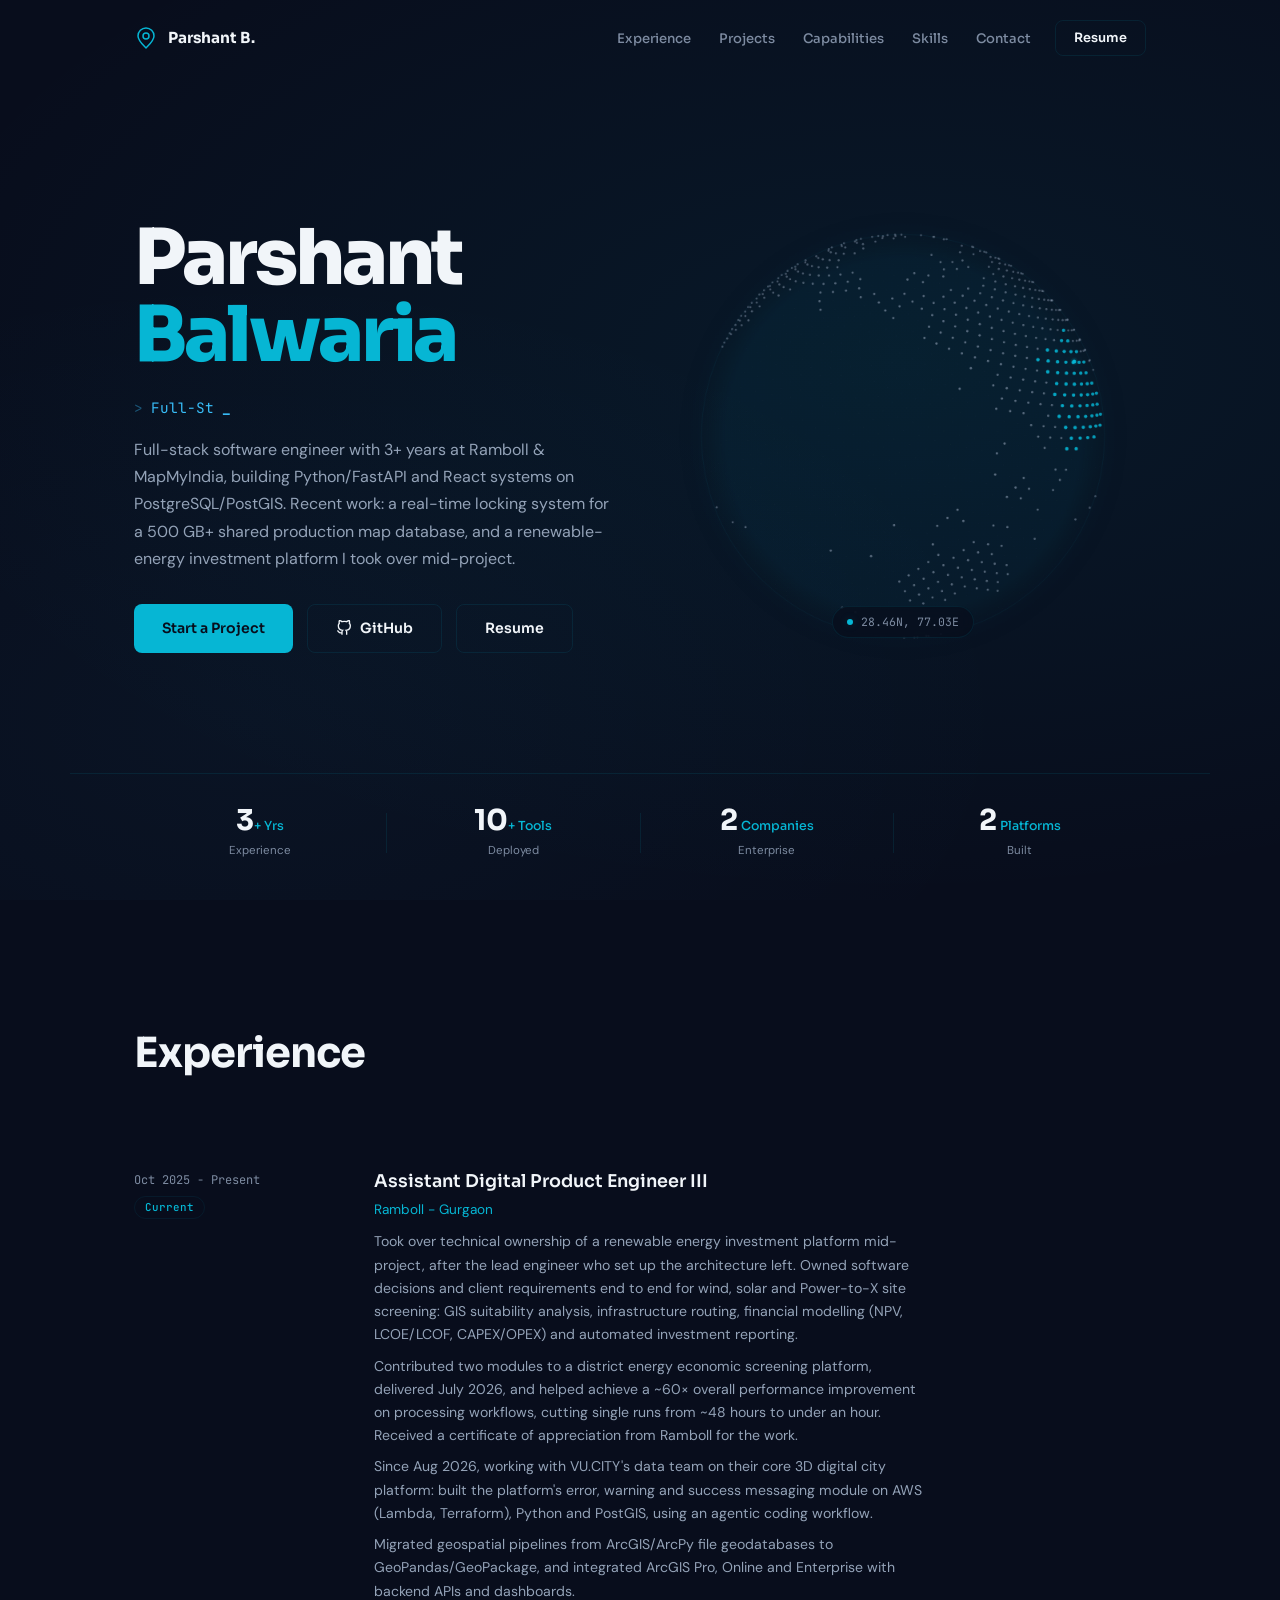
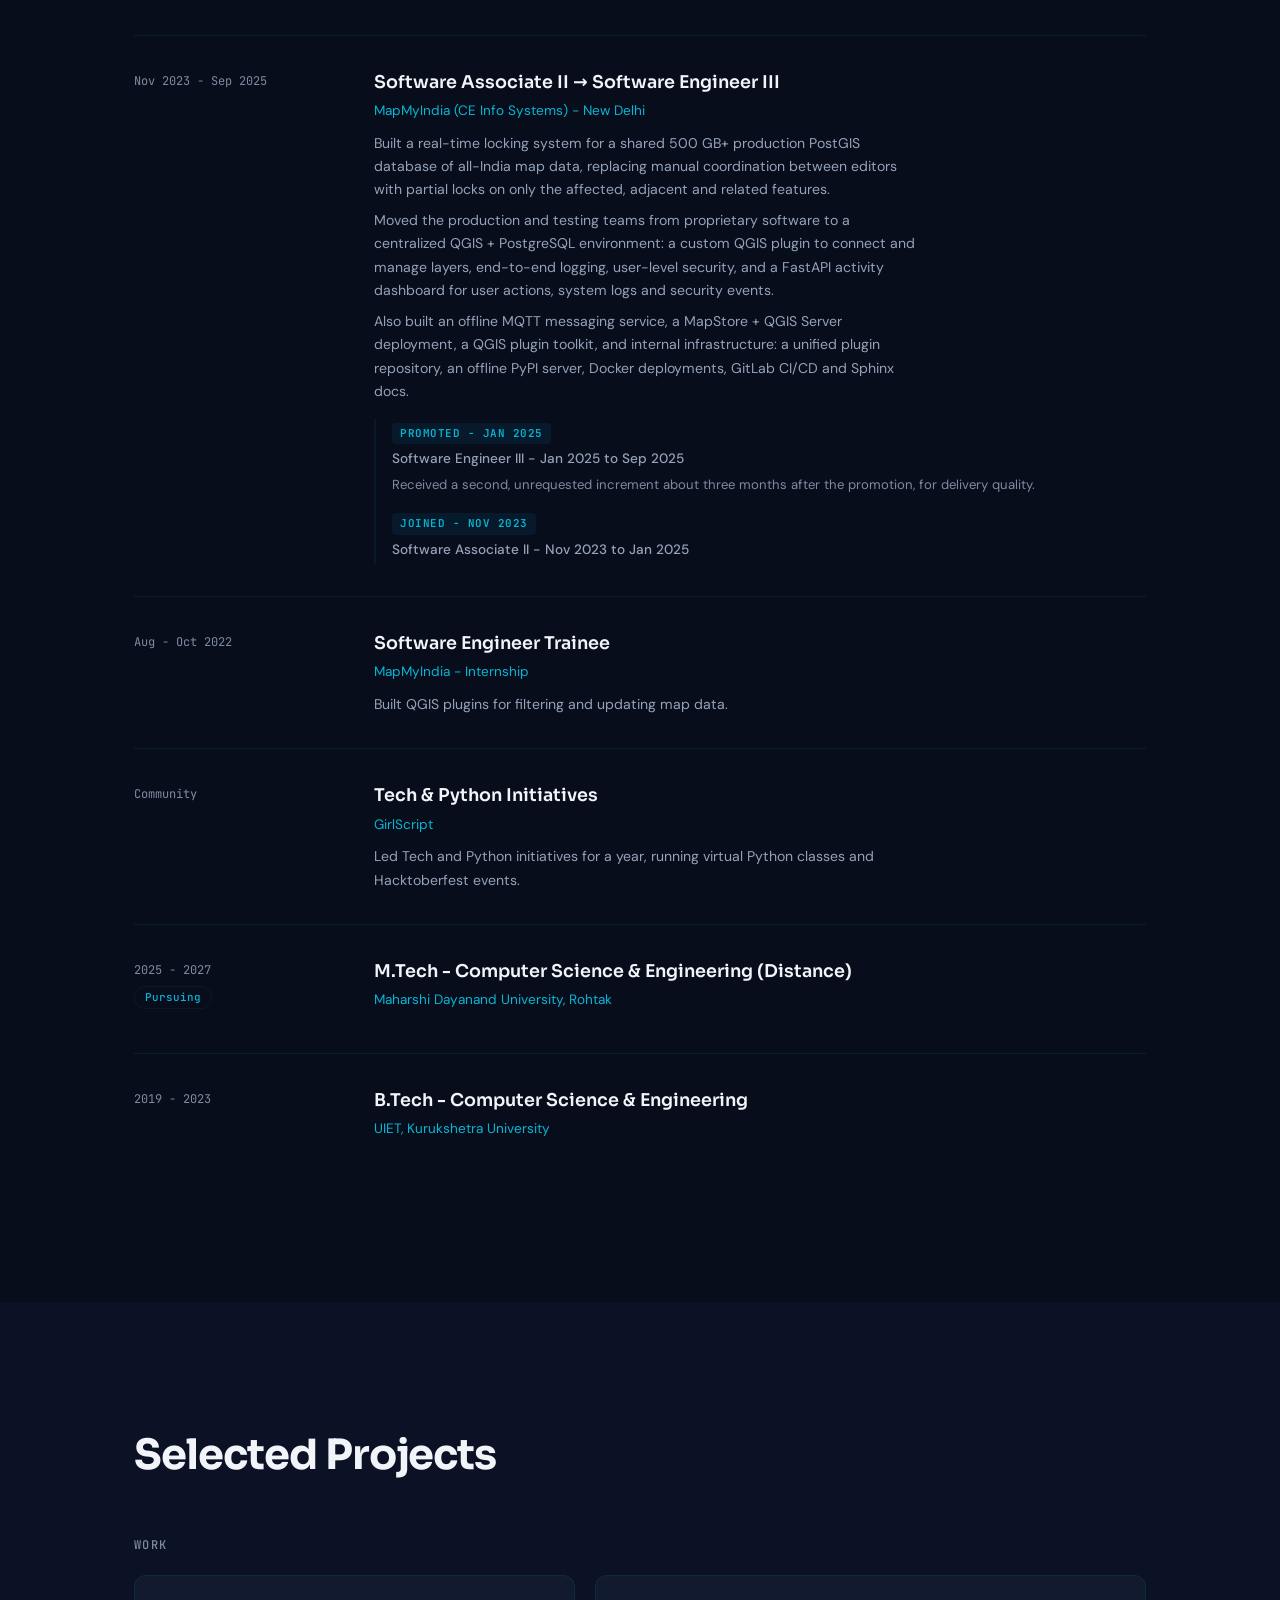
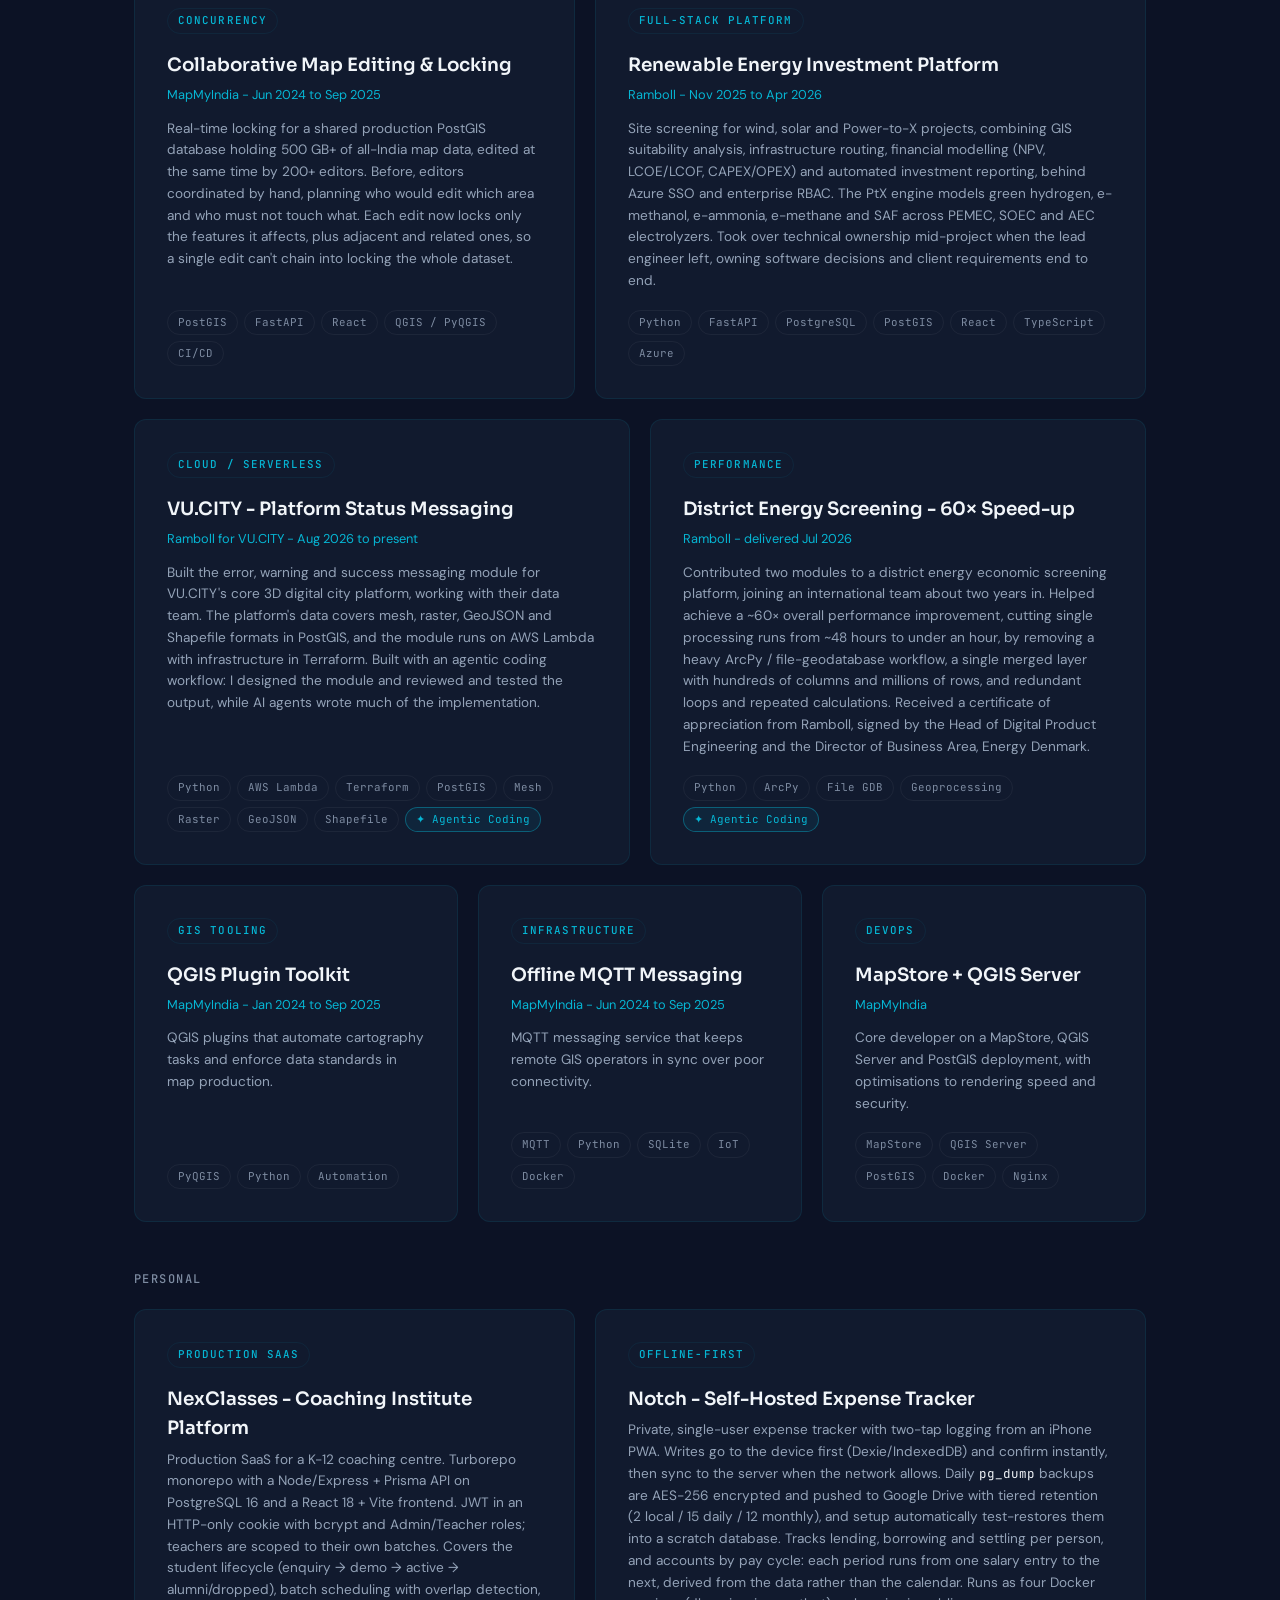
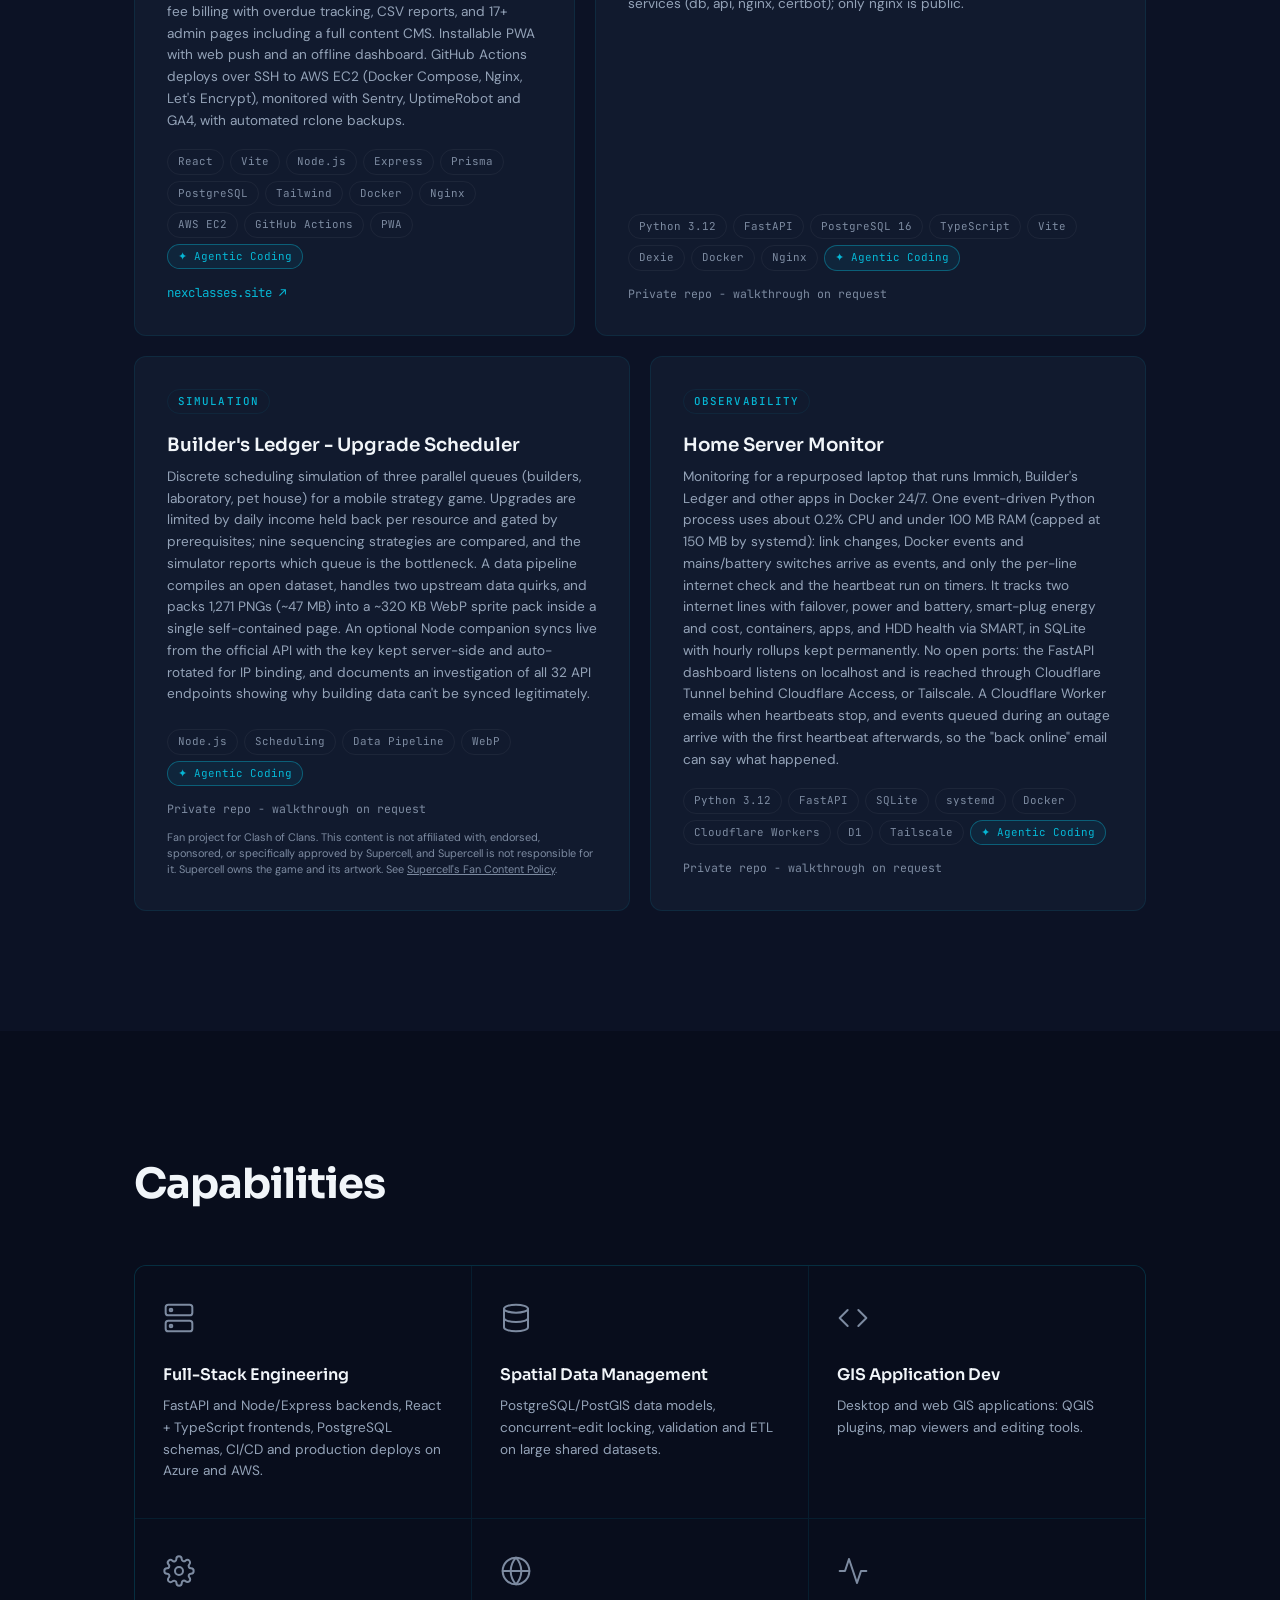
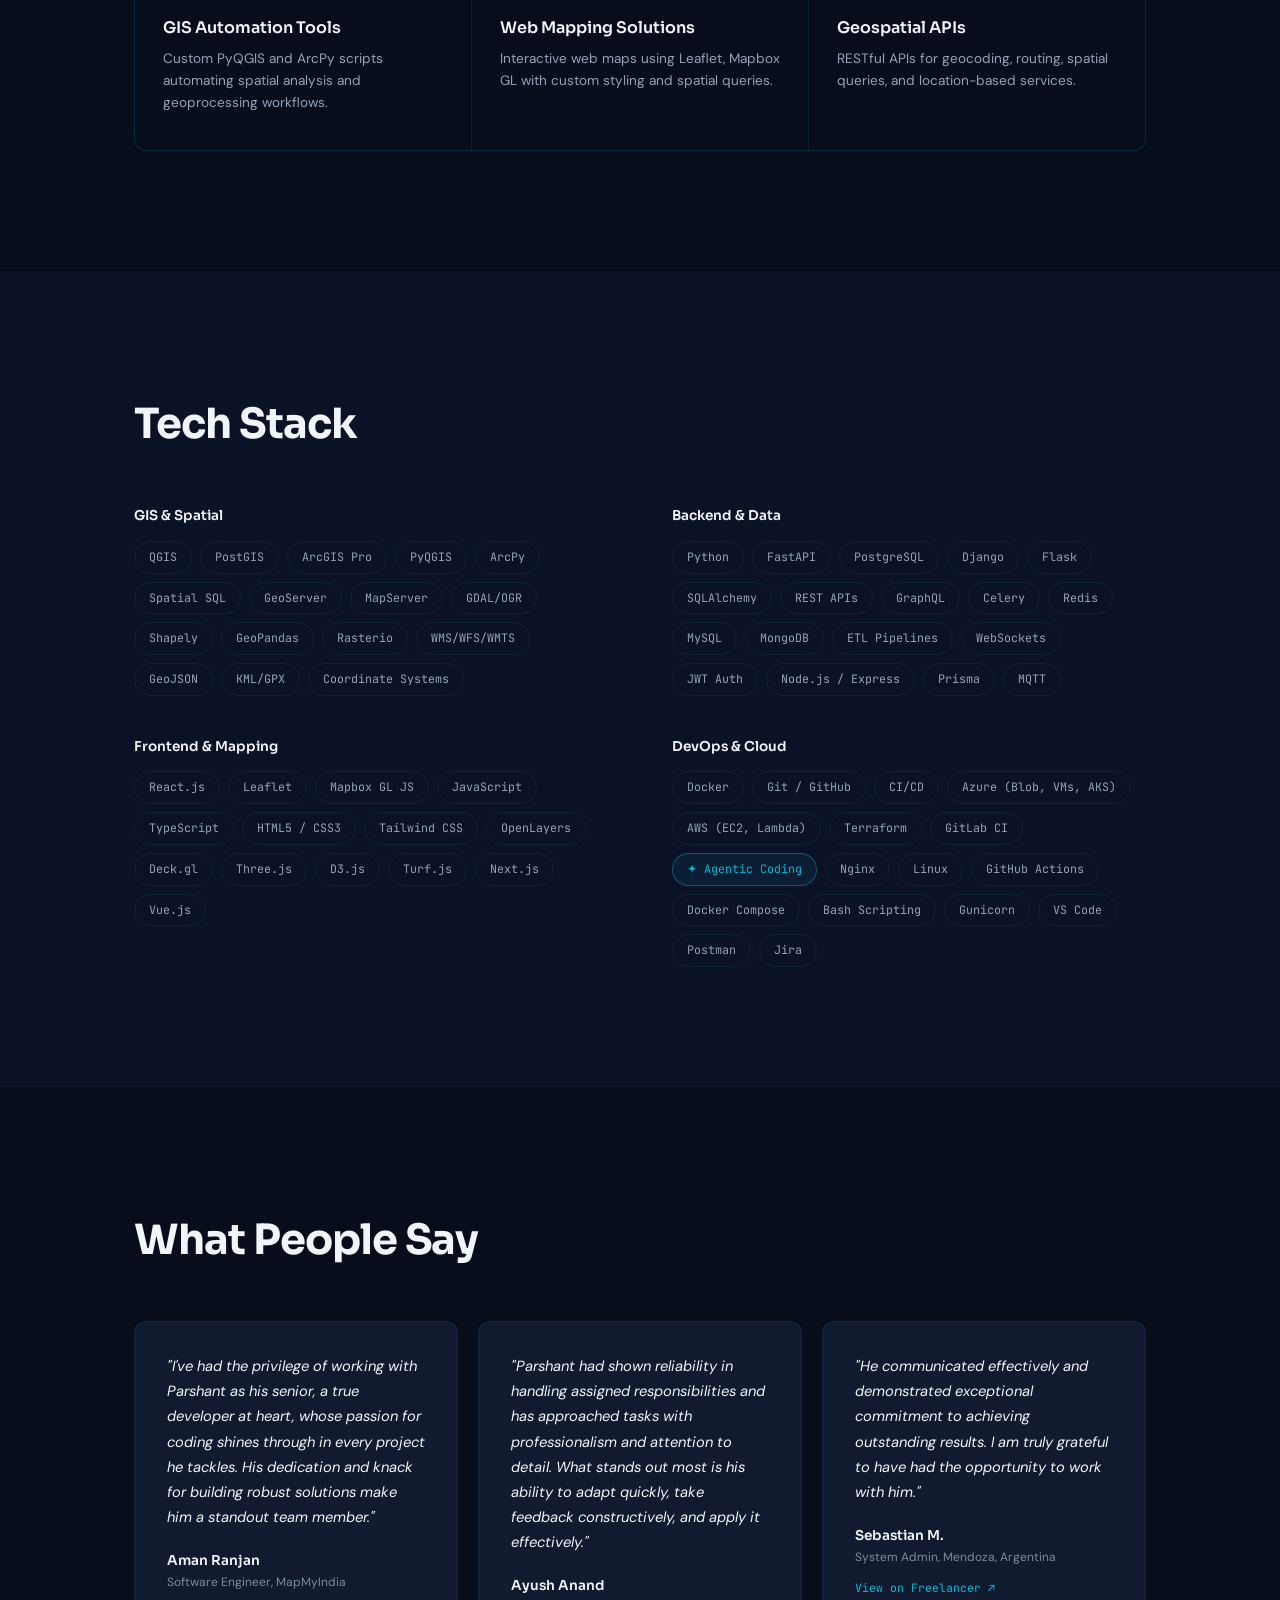
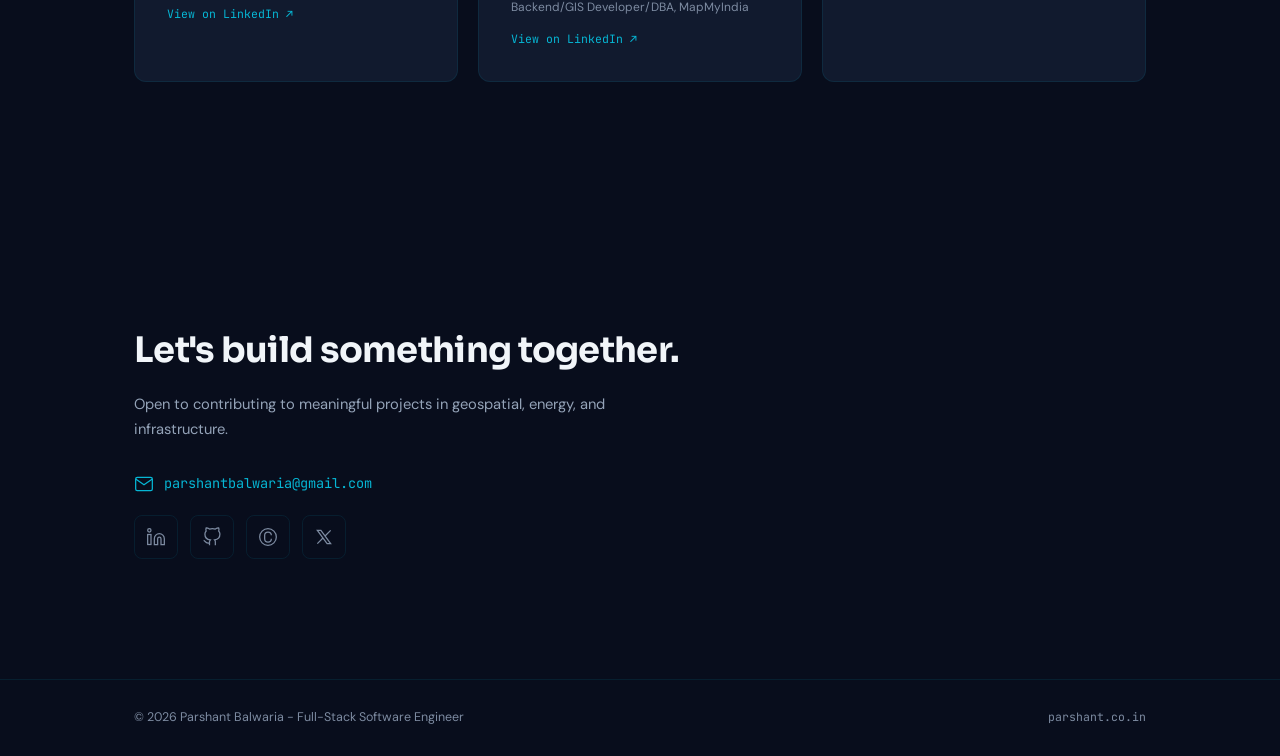
==== index.html @ fd70d513 "Restore verification links on testimonial cards The redesign in c43c979 dropped the LinkedIn/Freelan" ====
<!DOCTYPE html>
<html lang="en">
<head>
    <meta charset="UTF-8">
    <meta name="viewport" content="width=device-width, initial-scale=1.0">
    <title>Parshant Balwaria - Full-Stack Software Engineer · Geospatial Systems</title>
    <meta name="description" content="Parshant Balwaria - full-stack software engineer with 3+ years at Ramboll and MapMyIndia. Python, FastAPI, PostgreSQL/PostGIS, React and TypeScript, with geospatial systems as a specialty.">
    <link rel="canonical" href="https://www.parshant.co.in/">
    <meta property="og:type" content="website">
    <meta property="og:url" content="https://www.parshant.co.in/">
    <meta property="og:title" content="Parshant Balwaria - Full-Stack Software Engineer · Geospatial Systems">
    <meta property="og:description" content="Full-stack software engineer with 3+ years at Ramboll and MapMyIndia. Python, FastAPI, PostgreSQL/PostGIS, React and TypeScript.">
    <meta property="og:image" content="https://www.parshant.co.in/og-image.png">
    <meta property="og:image:width" content="1200">
    <meta property="og:image:height" content="630">
    <meta property="og:image:alt" content="Parshant Balwaria - Full-Stack Software Engineer · Geospatial Systems">
    <meta name="twitter:card" content="summary_large_image">
    <meta name="theme-color" content="#080d1c">
    <script>document.documentElement.classList.add('js');</script>
    <link rel="icon" href="data:image/svg+xml,<svg xmlns='http://www.w3.org/2000/svg' viewBox='0 0 32 32'><circle cx='16' cy='16' r='14' fill='%2306b6d4' opacity='.85'/><circle cx='16' cy='16' r='4' fill='white'/></svg>">
    <link rel="preconnect" href="https://fonts.googleapis.com">
    <link rel="preconnect" href="https://fonts.gstatic.com" crossorigin>
    <link href="https://fonts.googleapis.com/css2?family=Sora:wght@400;500;600;700;800&family=DM+Sans:ital,opsz,wght@0,9..40,400;0,9..40,500;0,9..40,700;1,9..40,400&family=JetBrains+Mono:wght@400;500&display=swap" rel="stylesheet">
    <link rel="stylesheet" href="styles.css">
</head>
<body>

    <nav class="nav" id="nav">
        <div class="nav-inner">
            <a href="#" class="nav-logo">
                <svg width="24" height="24" viewBox="0 0 24 24" fill="none" stroke="var(--accent)" stroke-width="1.5" stroke-linecap="round" stroke-linejoin="round"><path d="M12 13a3 3 0 1 0 0-6 3 3 0 0 0 0 6z"/><path d="M12 22C16 18 20 14.4 20 10a8 8 0 1 0-16 0c0 4.4 4 8 8 12z"/></svg>
                <span>Parshant B.</span>
            </a>
            <div class="nav-links" id="navLinks">
                <a href="#experience">Experience</a>
                <a href="#projects">Projects</a>
                <a href="#capabilities">Capabilities</a>
                <a href="#skills">Skills</a>
                <a href="#contact">Contact</a>
            </div>
            <a href="Parshant_Resume.pdf" class="btn btn-sm btn-outline nav-cta-btn" target="_blank" rel="noopener">Resume</a>
            <button class="nav-toggle" id="navToggle" aria-label="Toggle menu" aria-expanded="false" aria-controls="mobileMenu"><span></span><span></span><span></span></button>
        </div>
    </nav>

    <div class="mobile-menu" id="mobileMenu">
        <div class="mobile-menu-inner">
            <a href="#experience" class="mobile-link">Experience</a>
            <a href="#projects" class="mobile-link">Projects</a>
            <a href="#capabilities" class="mobile-link">Capabilities</a>
            <a href="#skills" class="mobile-link">Skills</a>
            <a href="#contact" class="mobile-link">Contact</a>
            <a href="Parshant_Resume.pdf" class="btn btn-primary mobile-cta" target="_blank" rel="noopener">Download Resume</a>
        </div>
    </div>

    <!-- Hero -->
    <section class="hero" id="hero">
        <div class="hero-bg-layer"></div>
        <div class="hero-inner">
            <div class="hero-text" data-reveal>
                <h1 class="hero-name">
                    <span class="name-line">Parshant</span>
                    <span class="name-line">Balwaria</span>
                </h1>
                <div class="hero-terminal" aria-hidden="true">
                    <span class="t-prompt">&gt;</span>
                    <span class="t-text" id="terminalText">Full-Stack Software Engineer</span>
                    <span class="t-cursor">_</span>
                </div>
                <p class="hero-sub">Full-stack software engineer with 3+ years at Ramboll &amp; MapMyIndia, building Python/FastAPI and React systems on PostgreSQL/PostGIS. Recent work: a real-time locking system for a 500&nbsp;GB+ shared production map database, and a renewable-energy investment platform I took over mid-project.</p>
                <div class="hero-actions">
                    <a href="#contact" class="btn btn-primary">Start a Project</a>
                    <a href="https://github.com/parshant-balwaria" class="btn btn-outline" target="_blank" rel="noopener">
                        <svg width="16" height="16" viewBox="0 0 24 24" fill="none" stroke="currentColor" stroke-width="2"><path d="M9 19c-5 1.5-5-2.5-7-3m14 6v-3.87a3.37 3.37 0 0 0-.94-2.61c3.14-.35 6.44-1.54 6.44-7A5.44 5.44 0 0 0 20 4.77 5.07 5.07 0 0 0 19.91 1S18.73.65 16 2.48a13.38 13.38 0 0 0-7 0C6.27.65 5.09 1 5.09 1A5.07 5.07 0 0 0 5 4.77a5.44 5.44 0 0 0-1.5 3.78c0 5.42 3.3 6.61 6.44 7A3.37 3.37 0 0 0 9 18.13V22"/></svg>
                        GitHub
                    </a>
                    <a href="Parshant_Resume.pdf" class="btn btn-outline" target="_blank" rel="noopener">Resume</a>
                </div>
            </div>
            <div class="hero-globe" data-reveal>
                <canvas id="globeCanvas" width="600" height="600" role="img" aria-label="Rotating globe with India highlighted and a pin on Gurugram"></canvas>
                <div class="globe-label" id="globeBadge">
                    <span class="globe-dot"></span>
                    <span>28.46N, 77.03E</span>
                </div>
            </div>
        </div>
        <div class="hero-stats" data-reveal>
            <!-- Final values live in the HTML so crawlers and no-JS visitors see them; script.js only animates up to them. -->
            <div class="hero-stat">
                <span class="hs-num" data-count="3">3</span><span class="hs-unit">+ Yrs</span>
                <span class="hs-label">Experience</span>
            </div>
            <span class="stat-divider"></span>
            <div class="hero-stat">
                <span class="hs-num" data-count="10">10</span><span class="hs-unit">+ Tools</span>
                <span class="hs-label">Deployed</span>
            </div>
            <span class="stat-divider"></span>
            <div class="hero-stat">
                <span class="hs-num" data-count="2">2</span><span class="hs-unit"> Companies</span>
                <span class="hs-label">Enterprise</span>
            </div>
            <span class="stat-divider"></span>
            <div class="hero-stat">
                <!-- Work platforms only: Renewable Energy Investment Platform and the MapMyIndia collaborative editing environment. -->
                <span class="hs-num" data-count="2">2</span><span class="hs-unit"> Platforms</span>
                <span class="hs-label">Built</span>
            </div>
        </div>
    </section>

    <!-- Experience -->
    <section class="section" id="experience">
        <div class="container">
            <h2 class="sec-title" data-reveal>Experience</h2>
            <div class="exp-list">
                <article class="exp-item" data-reveal>
                    <div class="exp-left">
                        <span class="exp-date">Oct 2025 - Present</span>
                        <span class="exp-current">Current</span>
                    </div>
                    <div class="exp-right">
                        <h3 class="exp-role">Assistant Digital Product Engineer III</h3>
                        <p class="exp-company">Ramboll - Gurgaon</p>
                        <p class="exp-desc">Took over technical ownership of a renewable energy investment platform mid-project, after the lead engineer who set up the architecture left. Owned software decisions and client requirements end to end for wind, solar and Power-to-X site screening: GIS suitability analysis, infrastructure routing, financial modelling (NPV, LCOE/LCOF, CAPEX/OPEX) and automated investment reporting.</p>
                        <!-- Client name is confidential: keep it as "district energy" in public copy. -->
                        <p class="exp-desc">Contributed two modules to a district energy economic screening platform, delivered July 2026, and helped achieve a ~60&times; overall performance improvement on processing workflows, cutting single runs from ~48 hours to under an hour. Received a certificate of appreciation from Ramboll for the work.</p>
                        <p class="exp-desc">Since Aug 2026, working with VU.CITY's data team on their core 3D digital city platform: built the platform's error, warning and success messaging module on AWS (Lambda, Terraform), Python and PostGIS, using an agentic coding workflow.</p>
                        <p class="exp-desc">Migrated geospatial pipelines from ArcGIS/ArcPy file geodatabases to GeoPandas/GeoPackage, and integrated ArcGIS Pro, Online and Enterprise with backend APIs and dashboards.</p>
                    </div>
                </article>
                <article class="exp-item" data-reveal>
                    <div class="exp-left">
                        <span class="exp-date">Nov 2023 - Sep 2025</span>
                    </div>
                    <div class="exp-right">
                        <h3 class="exp-role">Software Associate II &rarr; Software Engineer III</h3>
                        <p class="exp-company">MapMyIndia (CE Info Systems) - New Delhi</p>
                        <p class="exp-desc">Built a real-time locking system for a shared 500&nbsp;GB+ production PostGIS database of all-India map data, replacing manual coordination between editors with partial locks on only the affected, adjacent and related features.</p>
                        <p class="exp-desc">Moved the production and testing teams from proprietary software to a centralized QGIS + PostgreSQL environment: a custom QGIS plugin to connect and manage layers, end-to-end logging, user-level security, and a FastAPI activity dashboard for user actions, system logs and security events.</p>
                        <p class="exp-desc">Also built an offline MQTT messaging service, a MapStore + QGIS Server deployment, a QGIS plugin toolkit, and internal infrastructure: a unified plugin repository, an offline PyPI server, Docker deployments, GitLab CI/CD and Sphinx docs.</p>
                        <div class="exp-promos">
                            <div class="promo-block">
                                <span class="promo-badge">Promoted - Jan 2025</span>
                                <p class="promo-title">Software Engineer III - Jan 2025 to Sep 2025</p>
                                <p class="promo-desc">Received a second, unrequested increment about three months after the promotion, for delivery quality.</p>
                            </div>
                            <div class="promo-block">
                                <span class="promo-badge">Joined - Nov 2023</span>
                                <p class="promo-title">Software Associate II - Nov 2023 to Jan 2025</p>
                            </div>
                        </div>
                    </div>
                </article>
                <article class="exp-item" data-reveal>
                    <div class="exp-left">
                        <span class="exp-date">Aug - Oct 2022</span>
                    </div>
                    <div class="exp-right">
                        <h3 class="exp-role">Software Engineer Trainee</h3>
                        <p class="exp-company">MapMyIndia - Internship</p>
                        <p class="exp-desc">Built QGIS plugins for filtering and updating map data.</p>
                    </div>
                </article>
                <article class="exp-item" data-reveal>
                    <div class="exp-left">
                        <span class="exp-date">Community</span>
                    </div>
                    <div class="exp-right">
                        <h3 class="exp-role">Tech &amp; Python Initiatives</h3>
                        <p class="exp-company">GirlScript</p>
                        <p class="exp-desc">Led Tech and Python initiatives for a year, running virtual Python classes and Hacktoberfest events.</p>
                    </div>
                </article>
                <article class="exp-item" data-reveal>
                    <div class="exp-left">
                        <span class="exp-date">2025 - 2027</span>
                        <span class="exp-current">Pursuing</span>
                    </div>
                    <div class="exp-right">
                        <h3 class="exp-role">M.Tech - Computer Science &amp; Engineering (Distance)</h3>
                        <p class="exp-company">Maharshi Dayanand University, Rohtak</p>
                    </div>
                </article>
                <article class="exp-item" data-reveal>
                    <div class="exp-left">
                        <span class="exp-date">2019 - 2023</span>
                    </div>
                    <div class="exp-right">
                        <h3 class="exp-role">B.Tech - Computer Science &amp; Engineering</h3>
                        <p class="exp-company">UIET, Kurukshetra University</p>
                    </div>
                </article>
            </div>
        </div>
    </section>

    <!-- Projects -->
    <section class="section section-alt" id="projects">
        <div class="container">
            <h2 class="sec-title" data-reveal>Selected Projects</h2>
            <div class="proj-rows">
                <h3 class="proj-group" data-reveal>Work</h3>
                <div class="proj-row proj-row-hero">
                    <article class="proj-card" data-reveal>
                        <span class="proj-tag">Concurrency</span>
                        <h4 class="proj-name">Collaborative Map Editing &amp; Locking</h4>
                        <p class="proj-company">MapMyIndia - Jun 2024 to Sep 2025</p>
                        <p class="proj-desc">Real-time locking for a shared production PostGIS database holding 500&nbsp;GB+ of all-India map data, edited at the same time by 200+ editors. Before, editors coordinated by hand, planning who would edit which area and who must not touch what. Each edit now locks only the features it affects, plus adjacent and related ones, so a single edit can't chain into locking the whole dataset.</p>
                        <div class="proj-stack"><span>PostGIS</span><span>FastAPI</span><span>React</span><span>QGIS / PyQGIS</span><span>CI/CD</span></div>
                    </article>
                    <article class="proj-card" data-reveal>
                        <span class="proj-tag">Full-Stack Platform</span>
                        <h4 class="proj-name">Renewable Energy Investment Platform</h4>
                        <p class="proj-company">Ramboll - Nov 2025 to Apr 2026</p>
                        <p class="proj-desc">Site screening for wind, solar and Power-to-X projects, combining GIS suitability analysis, infrastructure routing, financial modelling (NPV, LCOE/LCOF, CAPEX/OPEX) and automated investment reporting, behind Azure SSO and enterprise RBAC. The PtX engine models green hydrogen, e-methanol, e-ammonia, e-methane and SAF across PEMEC, SOEC and AEC electrolyzers. Took over technical ownership mid-project when the lead engineer left, owning software decisions and client requirements end to end.</p>
                        <div class="proj-stack"><span>Python</span><span>FastAPI</span><span>PostgreSQL</span><span>PostGIS</span><span>React</span><span>TypeScript</span><span>Azure</span></div>
                    </article>
                </div>
                <div class="proj-row">
                    <article class="proj-card" data-reveal>
                        <span class="proj-tag">Cloud / Serverless</span>
                        <h4 class="proj-name">VU.CITY - Platform Status Messaging</h4>
                        <p class="proj-company">Ramboll for VU.CITY - Aug 2026 to present</p>
                        <p class="proj-desc">Built the error, warning and success messaging module for VU.CITY's core 3D digital city platform, working with their data team. The platform's data covers mesh, raster, GeoJSON and Shapefile formats in PostGIS, and the module runs on AWS Lambda with infrastructure in Terraform. Built with an agentic coding workflow: I designed the module and reviewed and tested the output, while AI agents wrote much of the implementation.</p>
                        <div class="proj-stack"><span>Python</span><span>AWS Lambda</span><span>Terraform</span><span>PostGIS</span><span>Mesh</span><span>Raster</span><span>GeoJSON</span><span>Shapefile</span><span class="chip-ai">Agentic Coding</span></div>
                    </article>
                    <article class="proj-card" data-reveal>
                        <span class="proj-tag">Performance</span>
                        <h4 class="proj-name">District Energy Screening - 60&times; Speed-up</h4>
                        <p class="proj-company">Ramboll - delivered Jul 2026</p>
                        <p class="proj-desc">Contributed two modules to a district energy economic screening platform, joining an international team about two years in. Helped achieve a ~60&times; overall performance improvement, cutting single processing runs from ~48 hours to under an hour, by removing a heavy ArcPy / file-geodatabase workflow, a single merged layer with hundreds of columns and millions of rows, and redundant loops and repeated calculations. Received a certificate of appreciation from Ramboll, signed by the Head of Digital Product Engineering and the Director of Business Area, Energy Denmark.</p>
                        <div class="proj-stack"><span>Python</span><span>ArcPy</span><span>File GDB</span><span>Geoprocessing</span><span class="chip-ai">Agentic Coding</span></div>
                    </article>
                </div>
                <div class="proj-row proj-row-3">
                    <article class="proj-card" data-reveal>
                        <span class="proj-tag">GIS Tooling</span>
                        <h4 class="proj-name">QGIS Plugin Toolkit</h4>
                        <p class="proj-company">MapMyIndia - Jan 2024 to Sep 2025</p>
                        <p class="proj-desc">QGIS plugins that automate cartography tasks and enforce data standards in map production.</p>
                        <div class="proj-stack"><span>PyQGIS</span><span>Python</span><span>Automation</span></div>
                    </article>
                    <article class="proj-card" data-reveal>
                        <span class="proj-tag">Infrastructure</span>
                        <h4 class="proj-name">Offline MQTT Messaging</h4>
                        <p class="proj-company">MapMyIndia - Jun 2024 to Sep 2025</p>
                        <p class="proj-desc">MQTT messaging service that keeps remote GIS operators in sync over poor connectivity.</p>
                        <div class="proj-stack"><span>MQTT</span><span>Python</span><span>SQLite</span><span>IoT</span><span>Docker</span></div>
                    </article>
                    <article class="proj-card" data-reveal>
                        <span class="proj-tag">DevOps</span>
                        <h4 class="proj-name">MapStore + QGIS Server</h4>
                        <p class="proj-company">MapMyIndia</p>
                        <p class="proj-desc">Core developer on a MapStore, QGIS Server and PostGIS deployment, with optimisations to rendering speed and security.</p>
                        <div class="proj-stack"><span>MapStore</span><span>QGIS Server</span><span>PostGIS</span><span>Docker</span><span>Nginx</span></div>
                    </article>
                </div>

                <h3 class="proj-group" data-reveal>Personal</h3>
                <div class="proj-row proj-row-hero">
                    <article class="proj-card" data-reveal>
                        <span class="proj-tag">Production SaaS</span>
                        <h4 class="proj-name">NexClasses - Coaching Institute Platform</h4>
                        <p class="proj-desc">Production SaaS for a K-12 coaching centre. Turborepo monorepo with a Node/Express + Prisma API on PostgreSQL 16 and a React 18 + Vite frontend. JWT in an HTTP-only cookie with bcrypt and Admin/Teacher roles; teachers are scoped to their own batches. Covers the student lifecycle (enquiry &rarr; demo &rarr; active &rarr; alumni/dropped), batch scheduling with overlap detection, fee billing with overdue tracking, CSV reports, and 17+ admin pages including a full content CMS. Installable PWA with web push and an offline dashboard. GitHub Actions deploys over SSH to AWS EC2 (Docker Compose, Nginx, Let's Encrypt), monitored with Sentry, UptimeRobot and GA4, with automated rclone backups.</p>
                        <div class="proj-stack"><span>React</span><span>Vite</span><span>Node.js</span><span>Express</span><span>Prisma</span><span>PostgreSQL</span><span>Tailwind</span><span>Docker</span><span>Nginx</span><span>AWS EC2</span><span>GitHub Actions</span><span>PWA</span><span class="chip-ai">Agentic Coding</span></div>
                        <a class="proj-link" href="https://nexclasses.site" target="_blank" rel="noopener">nexclasses.site &#8599;</a>
                    </article>
                    <article class="proj-card" data-reveal>
                        <span class="proj-tag">Offline-First</span>
                        <h4 class="proj-name">Notch - Self-Hosted Expense Tracker</h4>
                        <p class="proj-desc">Private, single-user expense tracker with two-tap logging from an iPhone PWA. Writes go to the device first (Dexie/IndexedDB) and confirm instantly, then sync to the server when the network allows. Daily <code>pg_dump</code> backups are AES-256 encrypted and pushed to Google Drive with tiered retention (2 local / 15 daily / 12 monthly), and setup automatically test-restores them into a scratch database. Tracks lending, borrowing and settling per person, and accounts by pay cycle: each period runs from one salary entry to the next, derived from the data rather than the calendar. Runs as four Docker services (db, api, nginx, certbot); only nginx is public.</p>
                        <div class="proj-stack"><span>Python 3.12</span><span>FastAPI</span><span>PostgreSQL 16</span><span>TypeScript</span><span>Vite</span><span>Dexie</span><span>Docker</span><span>Nginx</span><span class="chip-ai">Agentic Coding</span></div>
                        <span class="proj-note">Private repo - walkthrough on request</span>
                    </article>
                </div>
                <div class="proj-row">
                    <article class="proj-card" data-reveal>
                        <span class="proj-tag">Simulation</span>
                        <h4 class="proj-name">Builder's Ledger - Upgrade Scheduler</h4>
                        <p class="proj-desc">Discrete scheduling simulation of three parallel queues (builders, laboratory, pet house) for a mobile strategy game. Upgrades are limited by daily income held back per resource and gated by prerequisites; nine sequencing strategies are compared, and the simulator reports which queue is the bottleneck. A data pipeline compiles an open dataset, handles two upstream data quirks, and packs 1,271 PNGs (~47&nbsp;MB) into a ~320&nbsp;KB WebP sprite pack inside a single self-contained page. An optional Node companion syncs live from the official API with the key kept server-side and auto-rotated for IP binding, and documents an investigation of all 32 API endpoints showing why building data can't be synced legitimately.</p>
                        <div class="proj-stack"><span>Node.js</span><span>Scheduling</span><span>Data Pipeline</span><span>WebP</span><span class="chip-ai">Agentic Coding</span></div>
                        <span class="proj-note">Private repo - walkthrough on request</span>
                        <p class="proj-disclaimer">Fan project for Clash of Clans. This content is not affiliated with, endorsed, sponsored, or specifically approved by Supercell, and Supercell is not responsible for it. Supercell owns the game and its artwork. See <a href="https://supercell.com/en/fan-content-policy/" target="_blank" rel="noopener">Supercell's Fan Content Policy</a>.</p>
                    </article>
                    <article class="proj-card" data-reveal>
                        <span class="proj-tag">Observability</span>
                        <h4 class="proj-name">Home Server Monitor</h4>
                        <p class="proj-desc">Monitoring for a repurposed laptop that runs Immich, Builder's Ledger and other apps in Docker 24/7. One event-driven Python process uses about 0.2% CPU and under 100&nbsp;MB RAM (capped at 150&nbsp;MB by systemd): link changes, Docker events and mains/battery switches arrive as events, and only the per-line internet check and the heartbeat run on timers. It tracks two internet lines with failover, power and battery, smart-plug energy and cost, containers, apps, and HDD health via SMART, in SQLite with hourly rollups kept permanently. No open ports: the FastAPI dashboard listens on localhost and is reached through Cloudflare Tunnel behind Cloudflare Access, or Tailscale. A Cloudflare Worker emails when heartbeats stop, and events queued during an outage arrive with the first heartbeat afterwards, so the "back online" email can say what happened.</p>
                        <div class="proj-stack"><span>Python 3.12</span><span>FastAPI</span><span>SQLite</span><span>systemd</span><span>Docker</span><span>Cloudflare Workers</span><span>D1</span><span>Tailscale</span><span class="chip-ai">Agentic Coding</span></div>
                        <span class="proj-note">Private repo - walkthrough on request</span>
                    </article>
                </div>
            </div>
        </div>
    </section>

    <!-- Capabilities -->
    <section class="section" id="capabilities">
        <div class="container">
            <h2 class="sec-title" data-reveal>Capabilities</h2>
            <div class="cap-grid">
                <div class="cap-card" data-reveal>
                    <svg class="cap-icon" width="32" height="32" viewBox="0 0 24 24" fill="none" stroke="currentColor" stroke-width="1.5" stroke-linecap="round" stroke-linejoin="round"><rect x="2" y="2" width="20" height="8" rx="2"/><rect x="2" y="14" width="20" height="8" rx="2"/><circle cx="6" cy="6" r="1"/><circle cx="6" cy="18" r="1"/></svg>
                    <h3>Full-Stack Engineering</h3>
                    <p>FastAPI and Node/Express backends, React + TypeScript frontends, PostgreSQL schemas, CI/CD and production deploys on Azure and AWS.</p>
                </div>
                <div class="cap-card" data-reveal>
                    <svg class="cap-icon" width="32" height="32" viewBox="0 0 24 24" fill="none" stroke="currentColor" stroke-width="1.5" stroke-linecap="round" stroke-linejoin="round"><ellipse cx="12" cy="5" rx="9" ry="3"/><path d="M21 12c0 1.66-4 3-9 3s-9-1.34-9-3"/><path d="M3 5v14c0 1.66 4 3 9 3s9-1.34 9-3V5"/></svg>
                    <h3>Spatial Data Management</h3>
                    <p>PostgreSQL/PostGIS data models, concurrent-edit locking, validation and ETL on large shared datasets.</p>
                </div>
                <div class="cap-card" data-reveal>
                    <svg class="cap-icon" width="32" height="32" viewBox="0 0 24 24" fill="none" stroke="currentColor" stroke-width="1.5" stroke-linecap="round" stroke-linejoin="round"><polyline points="16 18 22 12 16 6"/><polyline points="8 6 2 12 8 18"/></svg>
                    <h3>GIS Application Dev</h3>
                    <p>Desktop and web GIS applications: QGIS plugins, map viewers and editing tools.</p>
                </div>
                <div class="cap-card" data-reveal>
                    <svg class="cap-icon" width="32" height="32" viewBox="0 0 24 24" fill="none" stroke="currentColor" stroke-width="1.5" stroke-linecap="round" stroke-linejoin="round"><circle cx="12" cy="12" r="3"/><path d="M19.4 15a1.65 1.65 0 0 0 .33 1.82l.06.06a2 2 0 1 1-2.83 2.83l-.06-.06a1.65 1.65 0 0 0-1.82-.33 1.65 1.65 0 0 0-1 1.51V21a2 2 0 0 1-4 0v-.09A1.65 1.65 0 0 0 9 19.4a1.65 1.65 0 0 0-1.82.33l-.06.06a2 2 0 1 1-2.83-2.83l.06-.06A1.65 1.65 0 0 0 4.68 15a1.65 1.65 0 0 0-1.51-1H3a2 2 0 0 1 0-4h.09A1.65 1.65 0 0 0 4.6 9a1.65 1.65 0 0 0-.33-1.82l-.06-.06a2 2 0 1 1 2.83-2.83l.06.06A1.65 1.65 0 0 0 9 4.68a1.65 1.65 0 0 0 1-1.51V3a2 2 0 0 1 4 0v.09a1.65 1.65 0 0 0 1 1.51 1.65 1.65 0 0 0 1.82-.33l.06-.06a2 2 0 1 1 2.83 2.83l-.06.06A1.65 1.65 0 0 0 19.4 9a1.65 1.65 0 0 0 1.51 1H21a2 2 0 0 1 0 4h-.09a1.65 1.65 0 0 0-1.51 1z"/></svg>
                    <h3>GIS Automation Tools</h3>
                    <p>Custom PyQGIS and ArcPy scripts automating spatial analysis and geoprocessing workflows.</p>
                </div>
                <div class="cap-card" data-reveal>
                    <svg class="cap-icon" width="32" height="32" viewBox="0 0 24 24" fill="none" stroke="currentColor" stroke-width="1.5" stroke-linecap="round" stroke-linejoin="round"><circle cx="12" cy="12" r="10"/><line x1="2" y1="12" x2="22" y2="12"/><path d="M12 2a15.3 15.3 0 0 1 4 10 15.3 15.3 0 0 1-4 10 15.3 15.3 0 0 1-4-10 15.3 15.3 0 0 1 4-10z"/></svg>
                    <h3>Web Mapping Solutions</h3>
                    <p>Interactive web maps using Leaflet, Mapbox GL with custom styling and spatial queries.</p>
                </div>
                <div class="cap-card" data-reveal>
                    <svg class="cap-icon" width="32" height="32" viewBox="0 0 24 24" fill="none" stroke="currentColor" stroke-width="1.5" stroke-linecap="round" stroke-linejoin="round"><polyline points="22 12 18 12 15 21 9 3 6 12 2 12"/></svg>
                    <h3>Geospatial APIs</h3>
                    <p>RESTful APIs for geocoding, routing, spatial queries, and location-based services.</p>
                </div>
            </div>
        </div>
    </section>

    <!-- Skills -->
    <section class="section section-alt" id="skills">
        <div class="container">
            <h2 class="sec-title" data-reveal>Tech Stack</h2>
            <div class="skills-wrap">
                <div class="skill-group" data-reveal>
                    <h3 class="sg-title">GIS &amp; Spatial</h3>
                    <div class="sg-chips"><span>QGIS</span><span>PostGIS</span><span>ArcGIS Pro</span><span>PyQGIS</span><span>ArcPy</span><span>Spatial SQL</span><span>GeoServer</span><span>MapServer</span><span>GDAL/OGR</span><span>Shapely</span><span>GeoPandas</span><span>Rasterio</span><span>WMS/WFS/WMTS</span><span>GeoJSON</span><span>KML/GPX</span><span>Coordinate Systems</span></div>
                </div>
                <div class="skill-group" data-reveal>
                    <h3 class="sg-title">Backend &amp; Data</h3>
                    <div class="sg-chips"><span>Python</span><span>FastAPI</span><span>PostgreSQL</span><span>Django</span><span>Flask</span><span>SQLAlchemy</span><span>REST APIs</span><span>GraphQL</span><span>Celery</span><span>Redis</span><span>MySQL</span><span>MongoDB</span><span>ETL Pipelines</span><span>WebSockets</span><span>JWT Auth</span><span>Node.js / Express</span><span>Prisma</span><span>MQTT</span></div>
                </div>
                <div class="skill-group" data-reveal>
                    <h3 class="sg-title">Frontend &amp; Mapping</h3>
                    <div class="sg-chips"><span>React.js</span><span>Leaflet</span><span>Mapbox GL JS</span><span>JavaScript</span><span>TypeScript</span><span>HTML5 / CSS3</span><span>Tailwind CSS</span><span>OpenLayers</span><span>Deck.gl</span><span>Three.js</span><span>D3.js</span><span>Turf.js</span><span>Next.js</span><span>Vue.js</span></div>
                </div>
                <div class="skill-group" data-reveal>
                    <h3 class="sg-title">DevOps &amp; Cloud</h3>
                    <div class="sg-chips"><span>Docker</span><span>Git / GitHub</span><span>CI/CD</span><span>Azure (Blob, VMs, AKS)</span><span>AWS (EC2, Lambda)</span><span>Terraform</span><span>GitLab CI</span><span class="chip-ai">Agentic Coding</span><span>Nginx</span><span>Linux</span><span>GitHub Actions</span><span>Docker Compose</span><span>Bash Scripting</span><span>Gunicorn</span><span>VS Code</span><span>Postman</span><span>Jira</span></div>
                </div>
            </div>
        </div>
    </section>

    <!-- Testimonials -->
    <section class="section" id="testimonials">
        <div class="container">
            <h2 class="sec-title" data-reveal>What People Say</h2>
            <div class="test-grid">
                <blockquote class="test-card" data-reveal>
                    <p>"I've had the privilege of working with Parshant as his senior, a true developer at heart, whose passion for coding shines through in every project he tackles. His dedication and knack for building robust solutions make him a standout team member."</p>
                    <footer>
                        <strong>Aman Ranjan</strong>
                        <span>Software Engineer, MapMyIndia</span>
                        <a href="https://www.linkedin.com/in/parshant-balwaria-b930a21b9/" target="_blank" rel="noopener" class="test-link">View on LinkedIn <span aria-hidden="true">&#8599;</span></a>
                    </footer>
                </blockquote>
                <blockquote class="test-card" data-reveal>
                    <p>"Parshant had shown reliability in handling assigned responsibilities and has approached tasks with professionalism and attention to detail. What stands out most is his ability to adapt quickly, take feedback constructively, and apply it effectively."</p>
                    <footer>
                        <strong>Ayush Anand</strong>
                        <span>Backend/GIS Developer/DBA, MapMyIndia</span>
                        <a href="https://www.linkedin.com/in/parshant-balwaria-b930a21b9/" target="_blank" rel="noopener" class="test-link">View on LinkedIn <span aria-hidden="true">&#8599;</span></a>
                    </footer>
                </blockquote>
                <blockquote class="test-card" data-reveal>
                    <p>"He communicated effectively and demonstrated exceptional commitment to achieving outstanding results. I am truly grateful to have had the opportunity to work with him."</p>
                    <footer>
                        <strong>Sebastian M.</strong>
                        <span>System Admin, Mendoza, Argentina</span>
                        <a href="https://www.freelancer.com/u/parshantbalwaria?review_context_id=39139501&amp;review_type=project&amp;reviewee_role=freelancer&amp;sb=t" target="_blank" rel="noopener" class="test-link">View on Freelancer <span aria-hidden="true">&#8599;</span></a>
                    </footer>
                </blockquote>
            </div>
        </div>
    </section>

    <!-- Contact -->
    <section class="section contact-section" id="contact">
        <div class="container">
            <div class="contact-block" data-reveal>
                <h2 class="contact-title">Let's build something together.</h2>
                <p class="contact-sub">Open to contributing to meaningful projects in geospatial, energy, and infrastructure.</p>
                <div class="contact-row">
                    <a href="mailto:parshantbalwaria@gmail.com" class="cta-link">
                        <svg width="20" height="20" viewBox="0 0 24 24" fill="none" stroke="currentColor" stroke-width="1.5"><path d="M4 4h16c1.1 0 2 .9 2 2v12c0 1.1-.9 2-2 2H4c-1.1 0-2-.9-2-2V6c0-1.1.9-2 2-2z"/><polyline points="22,6 12,13 2,6"/></svg>
                        parshantbalwaria@gmail.com
                    </a>
                    <div class="social-row">
                        <a href="https://www.linkedin.com/in/parshant-balwaria-b930a21b9/" target="_blank" rel="noopener" class="social-link" aria-label="LinkedIn">
                            <svg width="20" height="20" viewBox="0 0 24 24" fill="none" stroke="currentColor" stroke-width="1.5"><path d="M16 8a6 6 0 0 1 6 6v7h-4v-7a2 2 0 0 0-4 0v7h-4v-7a6 6 0 0 1 6-6z"/><rect x="2" y="9" width="4" height="12"/><circle cx="4" cy="4" r="2"/></svg>
                        </a>
                        <a href="https://github.com/parshant-balwaria" target="_blank" rel="noopener" class="social-link" aria-label="GitHub">
                            <svg width="20" height="20" viewBox="0 0 24 24" fill="none" stroke="currentColor" stroke-width="1.5"><path d="M9 19c-5 1.5-5-2.5-7-3m14 6v-3.87a3.37 3.37 0 0 0-.94-2.61c3.14-.35 6.44-1.54 6.44-7A5.44 5.44 0 0 0 20 4.77 5.07 5.07 0 0 0 19.91 1S18.73.65 16 2.48a13.38 13.38 0 0 0-7 0C6.27.65 5.09 1 5.09 1A5.07 5.07 0 0 0 5 4.77a5.44 5.44 0 0 0-1.5 3.78c0 5.42 3.3 6.61 6.44 7A3.37 3.37 0 0 0 9 18.13V22"/></svg>
                        </a>
                        <a href="https://www.threads.com/@parshantbalwaria" target="_blank" rel="noopener" class="social-link" aria-label="Threads">
                            <svg width="20" height="20" viewBox="0 0 24 24" fill="none" stroke="currentColor" stroke-width="1.5"><circle cx="12" cy="12" r="10"/><path d="M16 10c0-2.21-1.79-4-4-4s-4 1.79-4 4v4c0 2.21 1.79 4 4 4s4-1.79 4-4"/></svg>
                        </a>
                        <a href="https://x.com/Parshant20000" target="_blank" rel="noopener" class="social-link" aria-label="X">
                            <svg width="20" height="20" viewBox="0 0 24 24" fill="none" stroke="currentColor" stroke-width="1.5"><path d="M4 4l11.73 16h4.27l-11.73-16z"/><path d="M4 20l6.77-6.77m2.46-2.46L20 4"/></svg>
                        </a>
                    </div>
                </div>
            </div>
        </div>
    </section>

    <footer class="footer">
        <div class="container footer-inner">
            <span>&copy; 2026 Parshant Balwaria - Full-Stack Software Engineer</span>
            <span class="footer-tag">parshant.co.in</span>
        </div>
    </footer>

    <script src="script.js"></script>
</body>
</html>
---- styles.css ----
:root {
    --bg: #080d1c;
    --bg-alt: #0c1225;
    --surface: #111a2e;
    --border: rgba(6, 182, 212, 0.1);
    --border-hover: rgba(6, 182, 212, 0.28);
    --accent: #06b6d4;
    --accent-2: #38bdf8;
    --accent-dim: rgba(6, 182, 212, 0.08);
    --accent-glow: rgba(6, 182, 212, 0.18);
    --text-1: #f1f5f9;
    --text-2: #94a3b8;
    --text-3: #7d8ba1; /* >= 5:1 on --bg, --bg-alt and --surface (WCAG AA) */
    --font-display: 'Sora', system-ui, sans-serif;
    --font-body: 'DM Sans', system-ui, sans-serif;
    --font-mono: 'JetBrains Mono', monospace;
    --radius: 12px;
    --radius-sm: 8px;
    --radius-pill: 999px;
    --max-w: 1140px;
    --gap: 120px;
}

*, *::before, *::after { margin: 0; padding: 0; box-sizing: border-box; }
html { scroll-behavior: smooth; -webkit-text-size-adjust: 100%; scroll-padding-top: 80px; }

body {
    font-family: var(--font-body);
    background: var(--bg);
    color: var(--text-2);
    line-height: 1.6;
    overflow-x: hidden;
    -webkit-font-smoothing: antialiased;
}

a { color: inherit; text-decoration: none; }
button { border: none; background: none; cursor: pointer; color: inherit; font: inherit; }

.container { max-width: var(--max-w); margin: 0 auto; padding: 0 64px; }

/* --- Buttons --- */
.btn {
    display: inline-flex; align-items: center; gap: 8px;
    font-family: var(--font-display); font-weight: 600; font-size: 0.88rem;
    padding: 12px 28px; border-radius: var(--radius-sm);
    transition: all 0.25s cubic-bezier(0.16, 1, 0.3, 1); white-space: nowrap;
}
.btn:active { transform: scale(0.97); }
.btn-primary { background: var(--accent); color: #080d1c; }
.btn-primary:hover { background: #0891b2; box-shadow: 0 0 32px var(--accent-glow); }
.btn-outline {
    border: 1px solid var(--border);
    color: var(--text-1);
    background: transparent;
}
.btn-outline:hover { border-color: var(--accent); color: var(--accent); }
.btn-sm { padding: 7px 18px; font-size: 0.8rem; }

/* --- Nav --- */
.nav {
    position: fixed; top: 0; left: 0; right: 0; z-index: 100;
    padding: 16px 0;
    transition: all 0.3s ease;
}
.nav.scrolled {
    background: rgba(8, 13, 28, 0.82);
    backdrop-filter: blur(16px); -webkit-backdrop-filter: blur(16px);
    border-bottom: 1px solid var(--border);
    padding: 10px 0;
}
.nav-inner {
    max-width: var(--max-w); margin: 0 auto; padding: 0 64px;
    display: flex; align-items: center; height: 44px;
}
.nav-logo {
    display: flex; align-items: center; gap: 10px;
    font-family: var(--font-display); font-weight: 700; font-size: 0.95rem; color: var(--text-1);
    margin-right: auto;
}
.nav-links { display: flex; align-items: center; gap: 28px; margin-right: 24px; }
.nav-links a {
    font-family: var(--font-display); font-size: 0.82rem; font-weight: 500;
    color: var(--text-3); transition: color 0.2s;
}
.nav-links a:hover { color: var(--accent); }
.nav-toggle { display: none; flex-direction: column; gap: 5px; padding: 4px; z-index: 110; }
.nav-toggle span { width: 20px; height: 1.5px; background: var(--text-1); border-radius: 1px; transition: all 0.3s; transform-origin: center; }
.nav-toggle.active span:nth-child(1) { transform: translateY(6.5px) rotate(45deg); }
.nav-toggle.active span:nth-child(2) { opacity: 0; }
.nav-toggle.active span:nth-child(3) { transform: translateY(-6.5px) rotate(-45deg); }

.mobile-menu {
    position: fixed; inset: 0; z-index: 99;
    background: rgba(8, 13, 28, 0.95);
    backdrop-filter: blur(24px); -webkit-backdrop-filter: blur(24px);
    display: flex; align-items: center; justify-content: center;
    opacity: 0; pointer-events: none; transition: opacity 0.3s;
}
.mobile-menu.active { opacity: 1; pointer-events: auto; }
.mobile-menu-inner { display: flex; flex-direction: column; align-items: center; gap: 24px; }
.mobile-link { font-family: var(--font-display); font-size: 1.5rem; font-weight: 600; color: var(--text-2); transition: color 0.2s; }
.mobile-link:hover { color: var(--accent); }
.mobile-cta { margin-top: 12px; }

/* --- Hero --- */
.hero {
    position: relative;
    min-height: 100dvh;
    display: flex;
    flex-direction: column;
    justify-content: center;
    padding: 100px 0 0;
    overflow: hidden;
}
.hero-bg-layer {
    position: absolute; inset: 0; z-index: 0; pointer-events: none;
    background:
        radial-gradient(ellipse 80% 60% at 70% 40%, rgba(6,182,212,0.07), transparent),
        radial-gradient(ellipse 60% 50% at 20% 80%, rgba(56,189,248,0.04), transparent);
}
.hero-inner {
    position: relative; z-index: 1;
    max-width: var(--max-w); margin: 0 auto; padding: 0 64px;
    display: grid; grid-template-columns: 1fr 1fr; align-items: center; gap: 40px;
    width: 100%; flex: 1;
}
.hero-name {
    font-family: var(--font-display);
    font-size: clamp(3rem, 6vw, 5rem);
    font-weight: 800;
    line-height: 1;
    letter-spacing: -0.04em;
    color: var(--text-1);
    margin-bottom: 20px;
}
.name-line { display: block; }
.name-line:nth-child(2) { color: var(--accent); }

.hero-terminal {
    display: flex; align-items: center; gap: 8px;
    font-family: var(--font-mono); font-size: 0.9rem;
    color: var(--accent-2); margin-bottom: 16px; height: 26px;
}
.t-prompt { opacity: 0.4; }
.t-cursor { animation: blink 1s step-end infinite; font-weight: 700; }
@keyframes blink { 0%,100% { opacity: 1; } 50% { opacity: 0; } }

.hero-sub {
    font-size: 1rem; color: var(--text-2); line-height: 1.7;
    max-width: 44ch; margin-bottom: 32px;
}
.hero-actions { display: flex; gap: 14px; flex-wrap: wrap; }

.hero-globe {
    position: relative;
    display: flex; align-items: center; justify-content: center;
}
.hero-globe canvas {
    width: 100%; max-width: 480px; height: auto; aspect-ratio: 1;
    cursor: grab;
}
.hero-globe canvas:active { cursor: grabbing; }

.globe-label {
    position: absolute; bottom: 8%; left: 50%; transform: translateX(-50%);
    font-family: var(--font-mono); font-size: 0.72rem; color: var(--text-3);
    display: flex; align-items: center; gap: 8px; white-space: nowrap;
    padding: 6px 14px; border: 1px solid var(--border); border-radius: var(--radius-pill);
    background: rgba(8,13,28,0.7); backdrop-filter: blur(8px); -webkit-backdrop-filter: blur(8px);
}
.globe-dot {
    width: 6px; height: 6px; background: var(--accent); border-radius: 50%;
    box-shadow: 0 0 8px var(--accent-glow);
    animation: pulse-dot 2s ease-in-out infinite;
}
@keyframes pulse-dot { 0%,100% { box-shadow: 0 0 8px var(--accent-glow); } 50% { box-shadow: 0 0 16px var(--accent-glow), 0 0 32px rgba(6,182,212,0.1); } }

/* Hero stats bar */
.hero-stats {
    position: relative; z-index: 1;
    max-width: var(--max-w); margin: 0 auto; padding: 0 64px;
    display: flex; align-items: center; justify-content: flex-start; gap: 0;
    width: 100%;
    border-top: 1px solid var(--border);
    padding-top: 32px; padding-bottom: 40px;
}
.hero-stat { text-align: center; flex: 1; }
.hs-num {
    font-family: var(--font-display); font-size: 1.8rem; font-weight: 700;
    color: var(--text-1); line-height: 1;
}
.hs-unit { font-family: var(--font-display); font-size: 0.78rem; font-weight: 500; color: var(--accent); }
.hs-label { display: block; font-size: 0.72rem; color: var(--text-3); margin-top: 4px; }
.stat-divider { width: 1px; height: 40px; background: var(--border); flex-shrink: 0; }

/* --- Sections --- */
.section { padding: var(--gap) 0; }
.section-alt { background: var(--bg-alt); }

.sec-title {
    font-family: var(--font-display);
    font-size: clamp(1.8rem, 3.5vw, 2.6rem);
    font-weight: 700; color: var(--text-1);
    letter-spacing: -0.025em; margin-bottom: 48px;
}
.sec-sub {
    font-size: 0.95rem; color: var(--text-2);
    max-width: 50ch; margin-bottom: 40px; margin-top: -32px;
}

/* --- Experience --- */
.exp-list { display: flex; flex-direction: column; }
.exp-item {
    display: grid; grid-template-columns: 200px 1fr; gap: 40px;
    padding: 32px 0;
    border-bottom: 1px solid var(--border);
}
.exp-item:last-child { border-bottom: none; }
.exp-left { padding-top: 4px; }
.exp-date { font-family: var(--font-mono); font-size: 0.75rem; color: var(--text-3); display: block; }
.exp-current {
    display: inline-block; margin-top: 6px;
    font-family: var(--font-mono); font-size: 0.68rem; font-weight: 500;
    color: var(--accent); padding: 2px 10px;
    border: 1px solid var(--accent-dim); border-radius: var(--radius-pill);
}
.exp-role { font-family: var(--font-display); font-size: 1.1rem; font-weight: 600; color: var(--text-1); margin-bottom: 4px; }
.exp-company { font-size: 0.85rem; color: var(--accent); margin-bottom: 10px; }
.exp-desc { font-size: 0.88rem; line-height: 1.65; color: var(--text-2); max-width: 55ch; }
.exp-desc + .exp-desc { margin-top: 8px; }
.exp-promos { margin-top: 16px; display: flex; flex-direction: column; gap: 14px; border-left: 2px solid var(--accent-dim); padding-left: 16px; }
.promo-block {}
.promo-badge {
    display: inline-block;
    font-family: var(--font-mono); font-size: 0.68rem; font-weight: 600;
    text-transform: uppercase; letter-spacing: 0.5px;
    padding: 2px 8px; border-radius: 4px;
    background: var(--accent-dim); color: var(--accent);
    margin-bottom: 4px;
}
.promo-title { font-size: 0.85rem; color: var(--text-2); font-weight: 500; margin-bottom: 4px; }
.promo-desc { font-size: 0.82rem; color: var(--text-3); line-height: 1.6; }

/* --- Projects --- */
.proj-rows { display: flex; flex-direction: column; gap: 20px; }
.proj-group {
    font-family: var(--font-mono); font-size: 0.75rem; font-weight: 500;
    color: var(--text-3); text-transform: uppercase; letter-spacing: 0.12em;
}
.proj-group:not(:first-child) { margin-top: 28px; }
.proj-row { display: grid; grid-template-columns: 1fr 1fr; gap: 20px; }
.proj-row-hero { grid-template-columns: 4fr 5fr; }
.proj-row-3 { grid-template-columns: repeat(3, 1fr); }
.proj-card {
    padding: 32px;
    border: 1px solid var(--border); border-radius: var(--radius);
    background: var(--surface);
    transition: border-color 0.3s, transform 0.35s cubic-bezier(0.16,1,0.3,1), box-shadow 0.3s;
    display: flex; flex-direction: column;
    position: relative;
}
.proj-card:hover { border-color: var(--border-hover); transform: translateY(-3px); box-shadow: 0 12px 40px rgba(6,182,212,0.06); }

.proj-tag {
    display: inline-block; align-self: flex-start;
    font-family: var(--font-mono); font-size: 0.68rem; font-weight: 500;
    color: var(--accent); text-transform: uppercase; letter-spacing: 0.1em;
    padding: 3px 10px; border: 1px solid var(--accent-dim); border-radius: var(--radius-pill);
    margin-bottom: 16px;
}
.proj-name { font-family: var(--font-display); font-size: 1.15rem; font-weight: 600; color: var(--text-1); margin-bottom: 6px; }
.proj-company { font-size: 0.8rem; color: var(--accent); margin-bottom: 12px; }
.proj-desc { font-size: 0.85rem; line-height: 1.6; color: var(--text-2); flex: 1; margin-bottom: 18px; }
.proj-link {
    display: inline-block; font-family: var(--font-mono); font-size: 0.78rem;
    color: var(--accent); text-decoration: none; margin-top: 14px;
    transition: opacity 0.2s;
}
.proj-link:hover { opacity: 0.7; }
.proj-note { font-family: var(--font-mono); font-size: 0.72rem; color: var(--text-3); margin-top: 14px; }
.proj-disclaimer { font-size: 0.68rem; line-height: 1.5; color: var(--text-3); margin-top: 10px; }
.proj-disclaimer a { text-decoration: underline; }
.proj-desc code { font-family: var(--font-mono); font-size: 0.92em; color: var(--text-1); }

/* Highlighted "Agentic Coding" chip, in project cards and the skills list */
.proj-stack span.chip-ai,
.sg-chips span.chip-ai {
    color: var(--accent);
    border-color: rgba(6, 182, 212, 0.4);
    background: var(--accent-dim);
}
.chip-ai::before { content: '\2726\00a0'; }

/* Visible placeholder for facts still to be confirmed. Must be gone before deploy. */
mark.todo {
    font-family: var(--font-mono); font-size: 0.85em; font-style: normal;
    color: #fbbf24; background: rgba(251, 191, 36, 0.08);
    border: 1px dashed rgba(251, 191, 36, 0.5); border-radius: 4px; padding: 0 4px;
}
.proj-stack { display: flex; flex-wrap: wrap; gap: 6px; margin-top: auto; }
.proj-stack span {
    font-family: var(--font-mono); font-size: 0.68rem; color: var(--text-3);
    padding: 3px 10px; border: 1px solid rgba(255,255,255,0.05); border-radius: var(--radius-pill);
}

/* --- Capabilities --- */
.cap-grid { display: grid; grid-template-columns: repeat(3, 1fr); gap: 1px; background: var(--border); border: 1px solid var(--border); border-radius: var(--radius); overflow: hidden; }
.cap-card {
    padding: 36px 28px; background: var(--bg);
    transition: background 0.3s;
}
.cap-card:hover { background: var(--bg-alt); }
.cap-card:hover .cap-icon { color: var(--accent); }
.cap-icon { color: var(--text-3); margin-bottom: 20px; transition: color 0.3s; }
.cap-card h3 { font-family: var(--font-display); font-size: 1rem; font-weight: 600; color: var(--text-1); margin-bottom: 8px; }
.cap-card p { font-size: 0.85rem; line-height: 1.6; color: var(--text-2); }

/* --- Skills --- */
.skills-wrap { display: grid; grid-template-columns: 1fr 1fr; gap: 40px 64px; }
.sg-title { font-family: var(--font-display); font-size: 0.85rem; font-weight: 600; color: var(--text-1); margin-bottom: 14px; }
.sg-chips { display: flex; flex-wrap: wrap; gap: 8px; }
.sg-chips span {
    font-family: var(--font-mono); font-size: 0.73rem; color: var(--text-2);
    padding: 6px 14px; border-radius: var(--radius-pill);
    border: 1px solid var(--border); background: transparent;
    transition: all 0.25s;
}
.sg-chips span:hover { border-color: var(--accent); color: var(--accent); background: var(--accent-dim); }

/* --- Testimonials --- */
.test-grid { display: grid; grid-template-columns: repeat(3, 1fr); gap: 20px; }
.test-card {
    padding: 32px; border: 1px solid var(--border); border-radius: var(--radius);
    background: var(--surface);
    transition: border-color 0.3s;
}
.test-card:hover { border-color: var(--border-hover); }
.test-card p {
    font-size: 0.92rem; font-style: italic; line-height: 1.7;
    color: var(--text-1); margin-bottom: 20px;
}
.test-card footer { display: flex; flex-direction: column; gap: 2px; }
.test-card strong { font-family: var(--font-display); font-size: 0.85rem; font-weight: 600; color: var(--text-1); }
.test-card footer span { font-size: 0.75rem; color: var(--text-3); }
.test-link {
    align-self: flex-start; margin-top: 10px;
    font-family: var(--font-mono); font-size: 0.72rem; color: var(--accent);
    text-decoration: none; border-bottom: 1px solid transparent; transition: border-color .2s, color .2s;
}
.test-link:hover, .test-link:focus-visible { color: var(--accent-2); border-bottom-color: currentColor; }
.test-card .test-link span { color: inherit; font-size: inherit; }

/* --- Contact --- */
.contact-section { padding-bottom: var(--gap); }
.contact-block { max-width: 560px; }
.contact-title {
    font-family: var(--font-display);
    font-size: clamp(1.6rem, 3vw, 2.2rem);
    font-weight: 700; color: var(--text-1);
    letter-spacing: -0.02em; margin-bottom: 14px;
}
.contact-sub { font-size: 0.92rem; color: var(--text-2); margin-bottom: 32px; line-height: 1.65; }
.cta-link {
    display: inline-flex; align-items: center; gap: 10px;
    font-family: var(--font-mono); font-size: 0.85rem; color: var(--accent);
    transition: opacity 0.2s; margin-bottom: 20px;
}
.cta-link:hover { opacity: 0.75; }
.social-row { display: flex; gap: 12px; }
.social-link {
    width: 44px; height: 44px;
    display: flex; align-items: center; justify-content: center;
    border: 1px solid var(--border); border-radius: var(--radius-sm);
    color: var(--text-3); transition: all 0.25s;
}
.social-link:hover { border-color: var(--accent); color: var(--accent); background: var(--accent-dim); }

/* --- Footer --- */
.footer { border-top: 1px solid var(--border); padding: 28px 0; }
.footer-inner { display: flex; justify-content: space-between; align-items: center; font-size: 0.78rem; color: var(--text-3); }
.footer-tag { font-family: var(--font-mono); font-size: 0.72rem; }

/* --- Scroll Reveal --- */
/* Scoped to .js (set in <head>) so content stays visible when JS is off. */
.js [data-reveal] {
    opacity: 0; transform: translateY(24px);
    transition: opacity 0.6s cubic-bezier(0.16,1,0.3,1), transform 0.6s cubic-bezier(0.16,1,0.3,1);
}
.js [data-reveal].revealed { opacity: 1; transform: translateY(0); }

/* Stagger children */
.exp-item:nth-child(2)[data-reveal] { transition-delay: 0.06s; }
.exp-item:nth-child(3)[data-reveal] { transition-delay: 0.12s; }
.exp-item:nth-child(4)[data-reveal] { transition-delay: 0.18s; }
.cap-card:nth-child(2)[data-reveal] { transition-delay: 0.05s; }
.cap-card:nth-child(3)[data-reveal] { transition-delay: 0.10s; }
.cap-card:nth-child(4)[data-reveal] { transition-delay: 0.15s; }
.cap-card:nth-child(5)[data-reveal] { transition-delay: 0.20s; }
.cap-card:nth-child(6)[data-reveal] { transition-delay: 0.25s; }

/* Chip stagger */
.skill-group.revealed .sg-chips span {
    animation: chipIn 0.4s cubic-bezier(0.16,1,0.3,1) forwards;
    opacity: 0;
}
@keyframes chipIn { to { opacity: 1; transform: translateY(0); } }
.skill-group .sg-chips span { transform: translateY(6px); }
.skill-group.revealed .sg-chips span:nth-child(1) { animation-delay:0s }
.skill-group.revealed .sg-chips span:nth-child(2) { animation-delay:.03s }
.skill-group.revealed .sg-chips span:nth-child(3) { animation-delay:.06s }
.skill-group.revealed .sg-chips span:nth-child(4) { animation-delay:.09s }
.skill-group.revealed .sg-chips span:nth-child(5) { animation-delay:.12s }
.skill-group.revealed .sg-chips span:nth-child(6) { animation-delay:.15s }
.skill-group.revealed .sg-chips span:nth-child(7) { animation-delay:.18s }
.skill-group.revealed .sg-chips span:nth-child(8) { animation-delay:.21s }
.skill-group.revealed .sg-chips span:nth-child(9) { animation-delay:.24s }
.skill-group.revealed .sg-chips span:nth-child(10) { animation-delay:.27s }

/* --- Responsive --- */
@media (max-width: 1024px) {
    .container, .nav-inner, .hero-inner, .hero-stats { padding-left: 36px; padding-right: 36px; }
    .hero-inner { grid-template-columns: 1fr; text-align: center; }
    .hero-text { order: 1; }
    .hero-globe { order: 0; }
    .hero-globe canvas { max-width: 340px; }
    .hero-sub { margin-left: auto; margin-right: auto; }
    .hero-actions { justify-content: center; }
    .hero-stats { flex-wrap: wrap; gap: 16px; justify-content: center; }
    .stat-divider { display: none; }
    .hero-stat { min-width: 120px; }
    .proj-row, .proj-row-hero { grid-template-columns: 1fr 1fr; }
    .proj-row-3 { grid-template-columns: repeat(3, 1fr); }
    .cap-grid { grid-template-columns: repeat(2, 1fr); }
    .test-grid { grid-template-columns: 1fr; }
}

@media (max-width: 768px) {
    :root { --gap: 64px; }
    .container, .nav-inner, .hero-inner, .hero-stats { padding-left: 16px; padding-right: 16px; }
    .nav-links, .nav-cta-btn { display: none; }
    .nav-toggle { display: flex; }
    .hero { padding-top: 60px; }
    .hero-name { font-size: clamp(2.4rem, 10vw, 3.2rem); }
    .hero-globe canvas { max-width: 240px; }
    .sec-title { font-size: 1.5rem; margin-bottom: 24px; }
    .sec-sub { font-size: 0.85rem; margin-bottom: 24px; margin-top: -16px; }

    /* Experience - compact */
    .exp-item { grid-template-columns: 1fr; gap: 4px; padding: 20px 0; }
    .exp-left { display: flex; align-items: center; gap: 10px; }
    .exp-role { font-size: 1rem; }
    .exp-desc { font-size: 0.82rem; }
    .exp-promos { margin-top: 12px; padding-left: 12px; gap: 10px; }
    .promo-desc { font-size: 0.78rem; }

    /* Projects - compact cards */
    .proj-rows { gap: 12px; }
    .proj-row-3 { grid-template-columns: 1fr; }
    .proj-row, .proj-row-hero { gap: 12px; }
    .proj-card { padding: 20px; border-radius: 10px; }
    .proj-name { font-size: 0.95rem; }
    .proj-desc { font-size: 0.78rem; line-height: 1.5; margin-bottom: 12px; }
    .proj-stack { gap: 4px; }
    .proj-stack span { font-size: 0.62rem; padding: 2px 7px; }
    .proj-tag { font-size: 0.6rem; padding: 2px 8px; margin-bottom: 10px; }
    .proj-company { font-size: 0.72rem; margin-bottom: 8px; }

    /* Capabilities - 2 columns, compact */
    .cap-grid { grid-template-columns: repeat(2, 1fr); }
    .cap-card { padding: 20px 16px; }
    .cap-icon { margin-bottom: 12px; }
    .cap-icon svg { width: 24px; height: 24px; }
    .cap-card h3 { font-size: 0.88rem; margin-bottom: 4px; }
    .cap-card p { font-size: 0.78rem; line-height: 1.5; }

    /* Skills - compact */
    .skills-wrap { grid-template-columns: 1fr; gap: 20px; }
    .sg-title { font-size: 0.8rem; margin-bottom: 10px; }
    .sg-chips { gap: 6px; }
    .sg-chips span { font-size: 0.68rem; padding: 4px 10px; }

    /* Testimonials - compact */
    .test-grid { grid-template-columns: 1fr; gap: 12px; }
    .test-card { padding: 20px; }
    .test-card p { font-size: 0.82rem; line-height: 1.6; margin-bottom: 14px; }

    .footer-inner { flex-direction: column; gap: 4px; text-align: center; }
    .contact-block { max-width: 100%; }
    .contact-title { font-size: 1.4rem; }
    .contact-sub { font-size: 0.85rem; margin-bottom: 24px; }
}

@media (max-width: 480px) {
    :root { --gap: 48px; }
    .hero-name { font-size: 2rem; }
    .hero-sub { font-size: 0.85rem; }
    .hero-actions { flex-direction: column; width: 100%; }
    .hero-actions .btn { width: 100%; justify-content: center; }
    .hero-stats { gap: 8px; }
    .hs-num { font-size: 1.3rem; }
    .hs-unit { font-size: 0.68rem; }
    .hs-label { font-size: 0.65rem; }
    .hero-globe canvas { max-width: 200px; }

    /* Projects - tighter */
    .proj-rows { gap: 8px; }
    .proj-row, .proj-row-hero { gap: 8px; grid-template-columns: 1fr; }
    .proj-card { padding: 14px; }
    .proj-name { font-size: 0.85rem; }
    .proj-desc { font-size: 0.72rem; }

    /* Capabilities - 2 col stays */
    .cap-card { padding: 14px 12px; }
    .cap-card h3 { font-size: 0.82rem; }
    .cap-card p { font-size: 0.72rem; }

    .sec-title { font-size: 1.3rem; margin-bottom: 20px; }
}

@media (prefers-reduced-motion: reduce) {
    *, *::before, *::after { animation-duration: 0.01ms !important; transition-duration: 0.01ms !important; }
    .js [data-reveal] { opacity: 1; transform: none; }
    .t-cursor { animation: none; opacity: 1; }
    .globe-dot { animation: none; }
    html { scroll-behavior: auto; }
    .proj-card:hover { transform: none; }
    .sg-chips span { opacity: 1; transform: none; }
}

@media (prefers-reduced-transparency: reduce) {
    .nav.scrolled, .mobile-menu, .globe-label {
        backdrop-filter: none; -webkit-backdrop-filter: none;
        background: rgba(8, 13, 28, 0.97);
    }
}
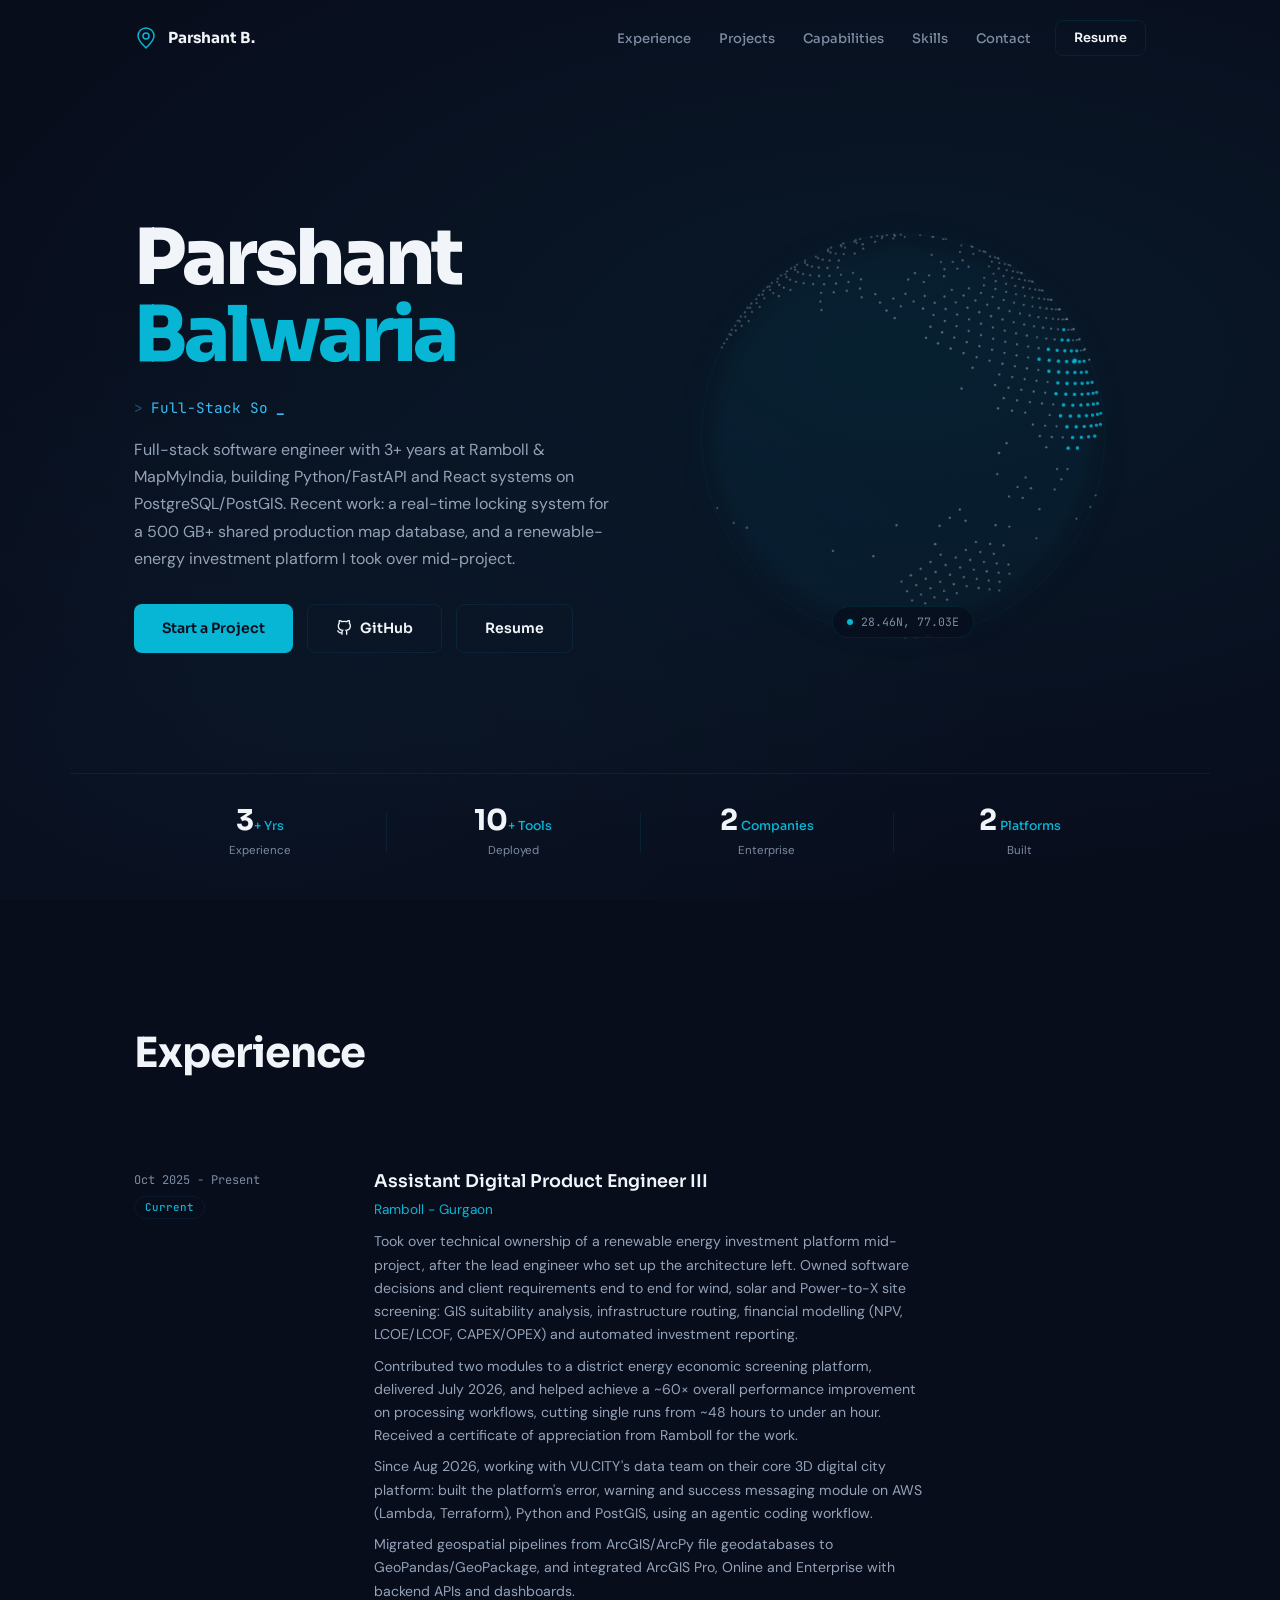
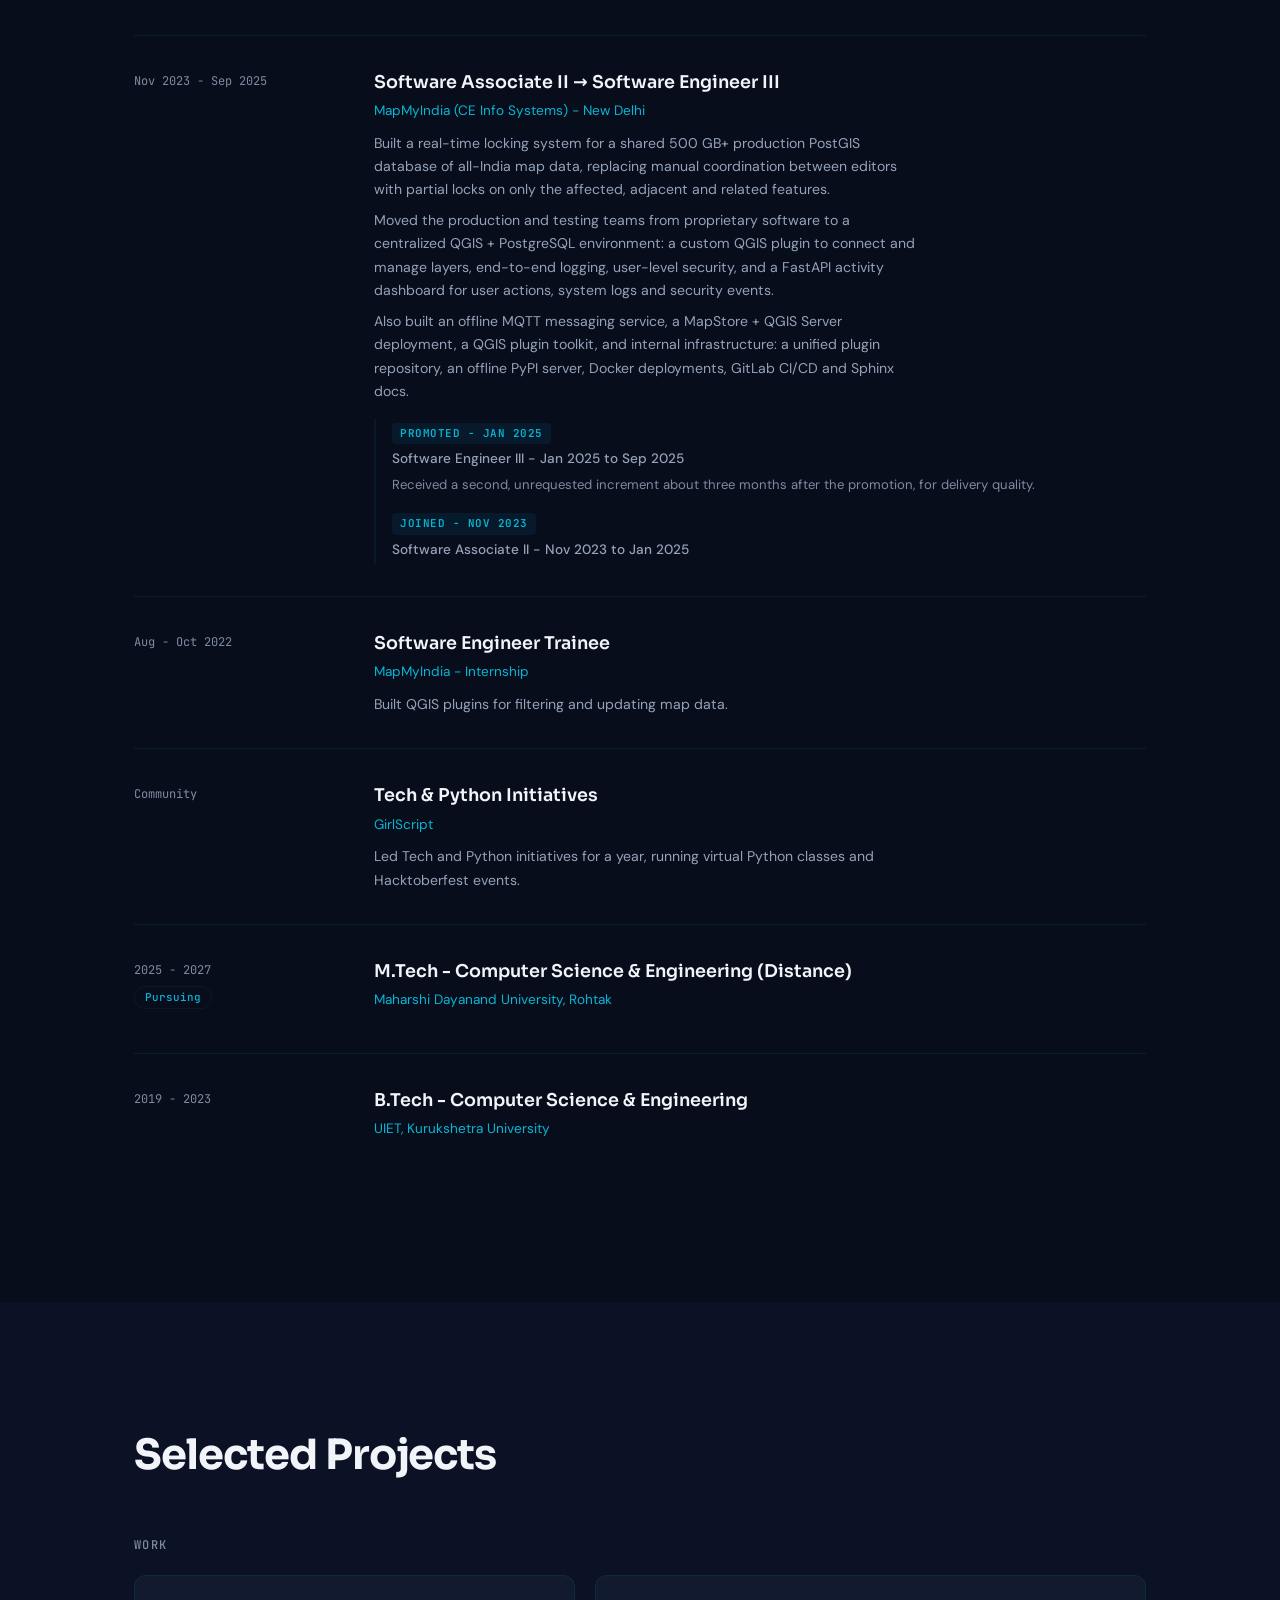
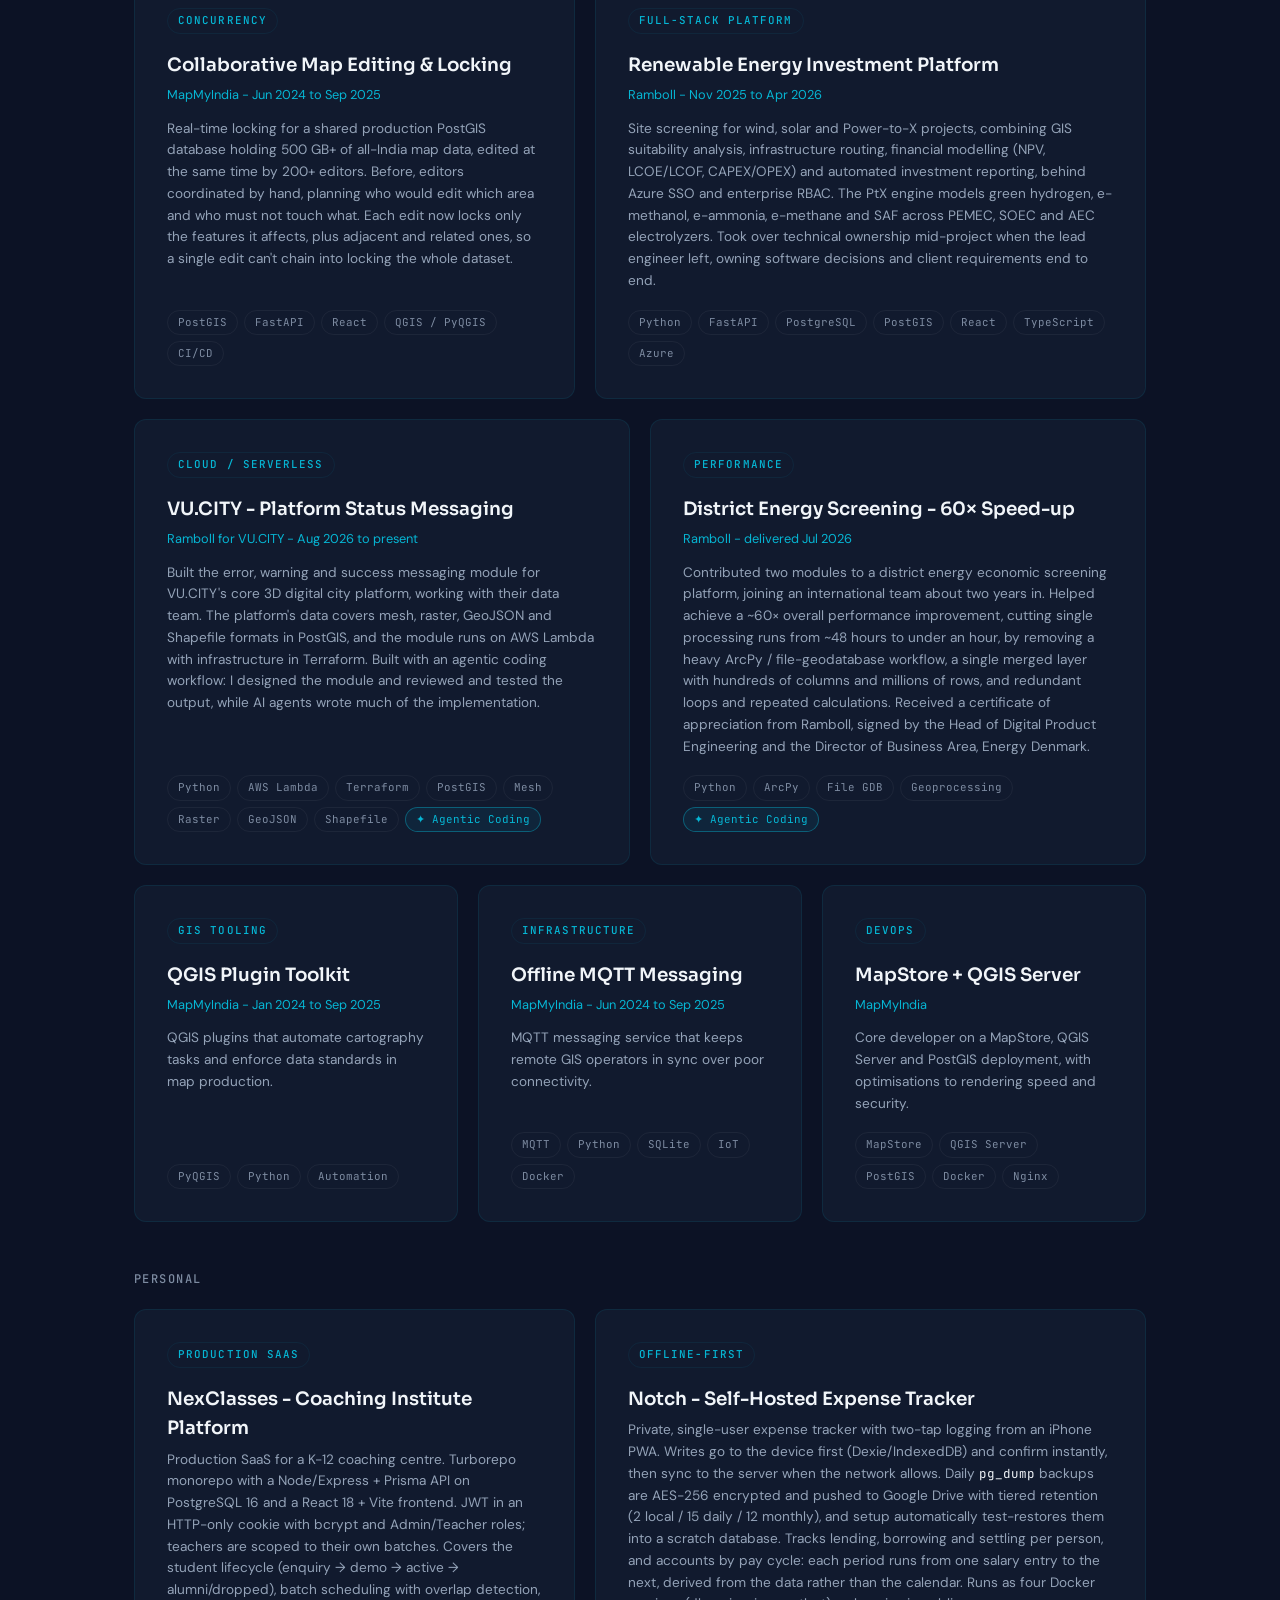
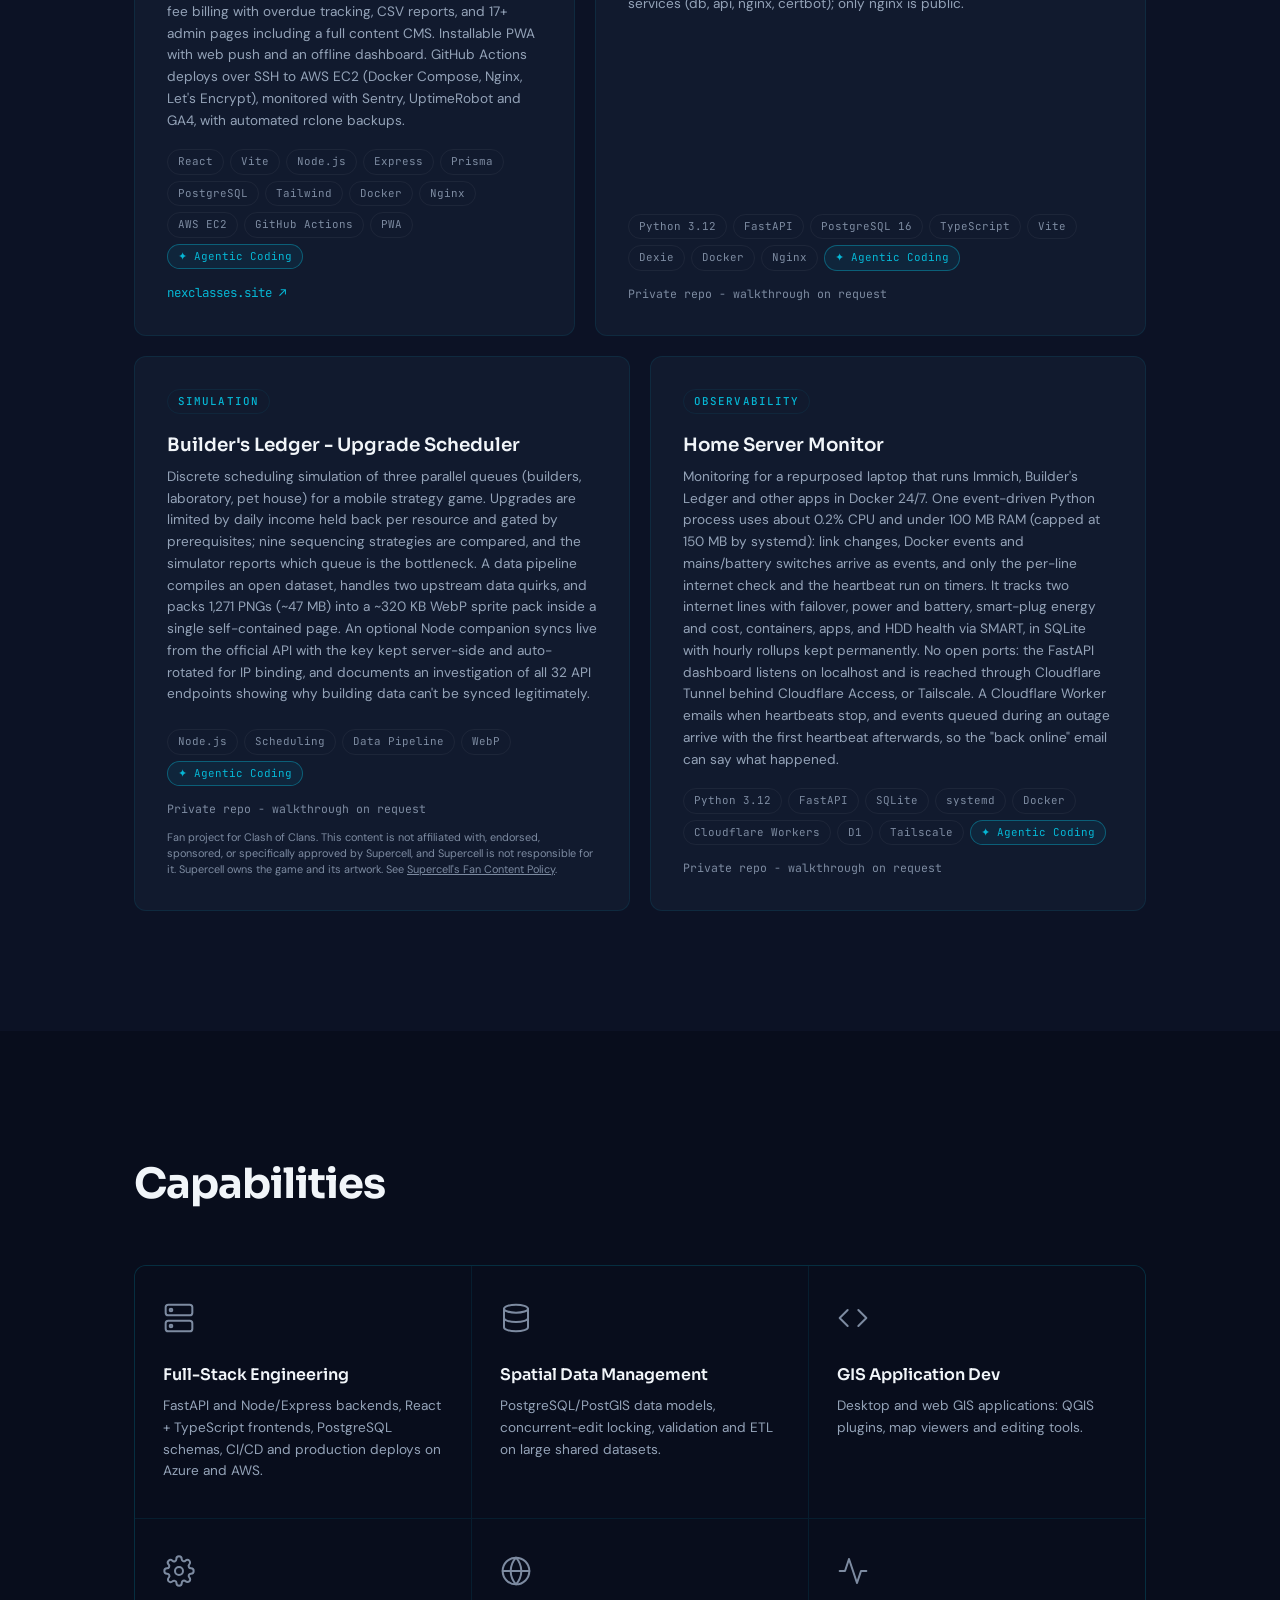
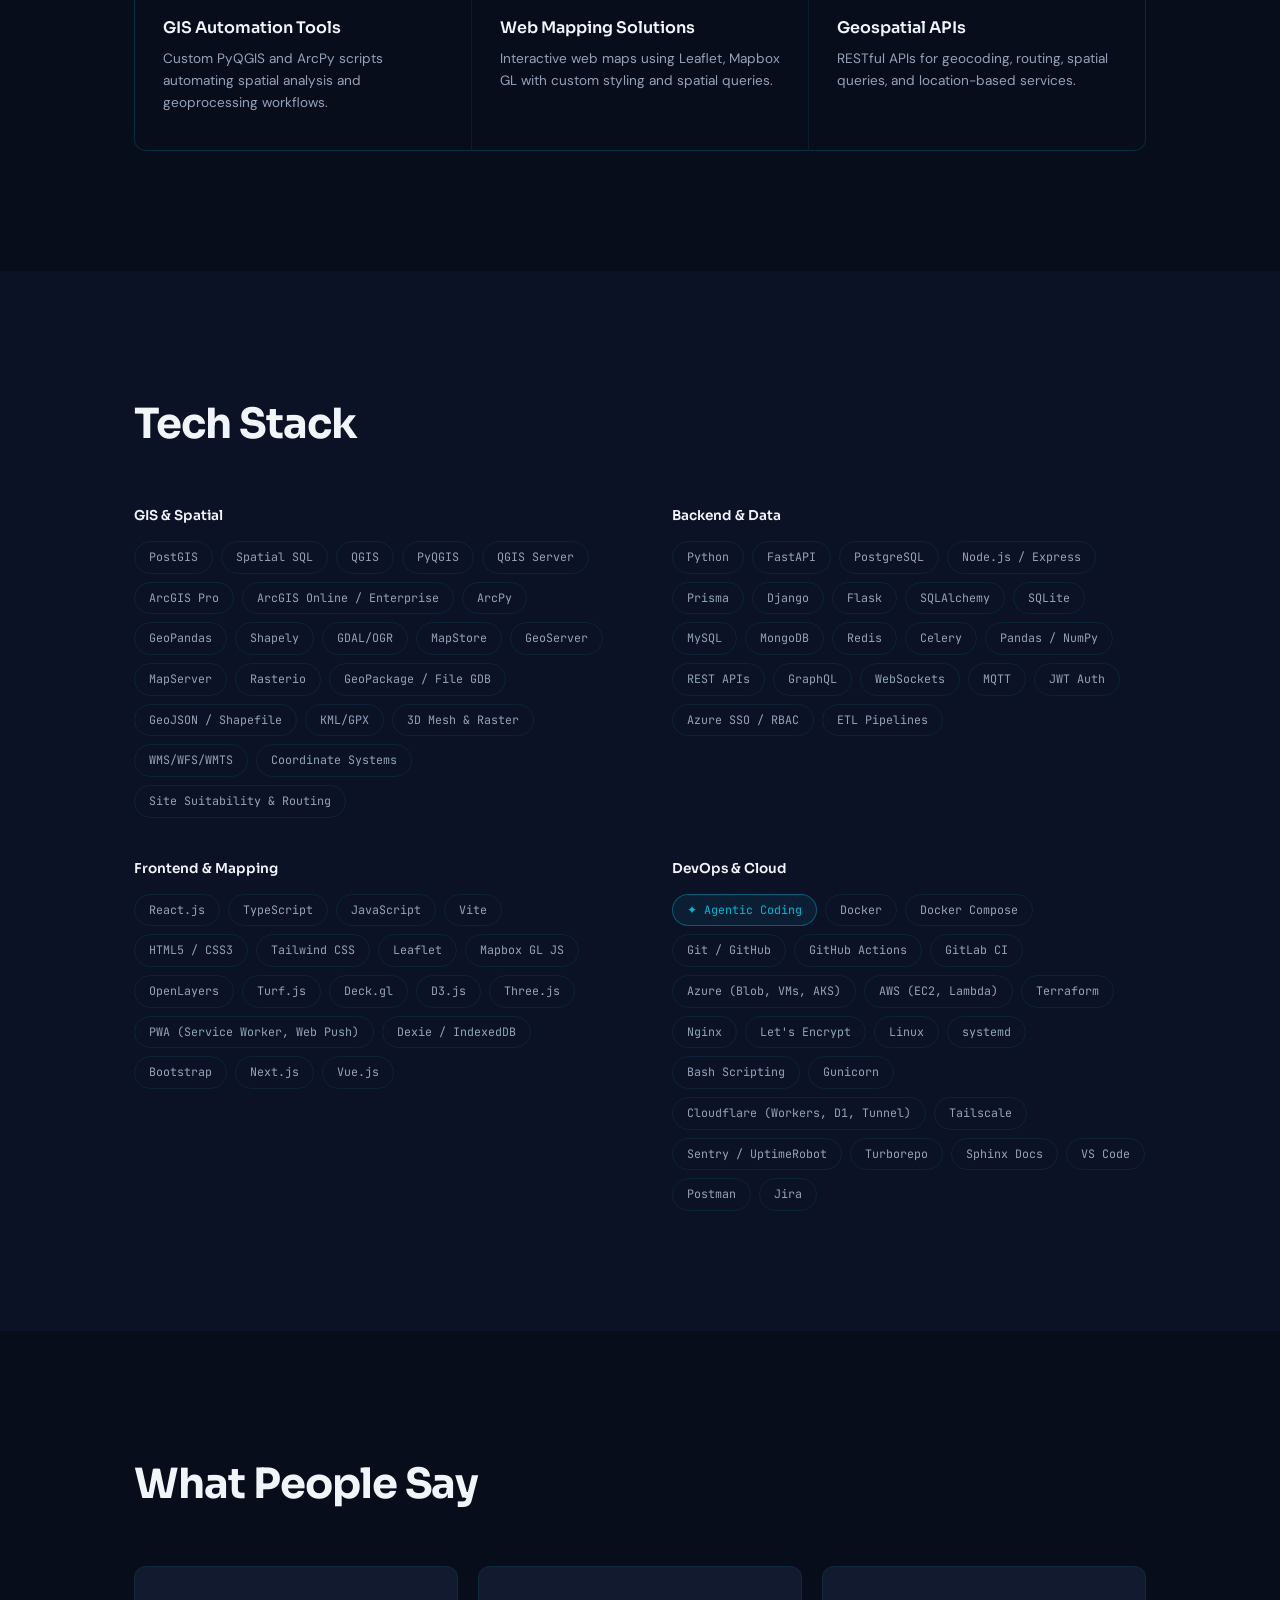
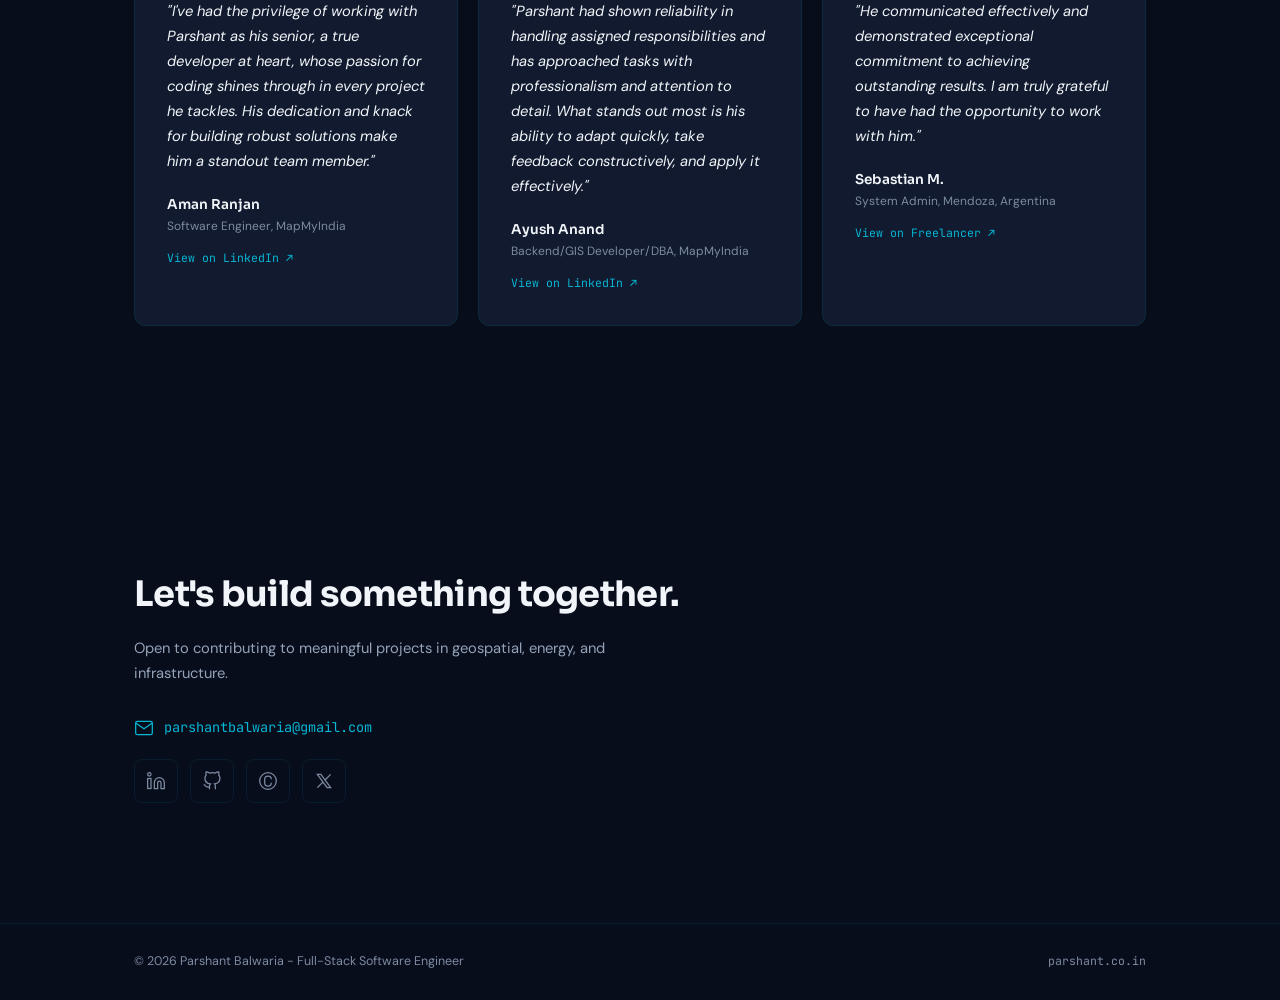
==== commit c6dd1bd0: "Update tech stack to reflect recent work and projects Add technologies used in the Ramboll, VU.CITY " ====
--- a/index.html
+++ b/index.html
@@ -343,19 +343,19 @@
             <div class="skills-wrap">
                 <div class="skill-group" data-reveal>
                     <h3 class="sg-title">GIS &amp; Spatial</h3>
-                    <div class="sg-chips"><span>QGIS</span><span>PostGIS</span><span>ArcGIS Pro</span><span>PyQGIS</span><span>ArcPy</span><span>Spatial SQL</span><span>GeoServer</span><span>MapServer</span><span>GDAL/OGR</span><span>Shapely</span><span>GeoPandas</span><span>Rasterio</span><span>WMS/WFS/WMTS</span><span>GeoJSON</span><span>KML/GPX</span><span>Coordinate Systems</span></div>
+                    <div class="sg-chips"><span>PostGIS</span><span>Spatial SQL</span><span>QGIS</span><span>PyQGIS</span><span>QGIS Server</span><span>ArcGIS Pro</span><span>ArcGIS Online / Enterprise</span><span>ArcPy</span><span>GeoPandas</span><span>Shapely</span><span>GDAL/OGR</span><span>MapStore</span><span>GeoServer</span><span>MapServer</span><span>Rasterio</span><span>GeoPackage / File GDB</span><span>GeoJSON / Shapefile</span><span>KML/GPX</span><span>3D Mesh &amp; Raster</span><span>WMS/WFS/WMTS</span><span>Coordinate Systems</span><span>Site Suitability &amp; Routing</span></div>
                 </div>
                 <div class="skill-group" data-reveal>
                     <h3 class="sg-title">Backend &amp; Data</h3>
-                    <div class="sg-chips"><span>Python</span><span>FastAPI</span><span>PostgreSQL</span><span>Django</span><span>Flask</span><span>SQLAlchemy</span><span>REST APIs</span><span>GraphQL</span><span>Celery</span><span>Redis</span><span>MySQL</span><span>MongoDB</span><span>ETL Pipelines</span><span>WebSockets</span><span>JWT Auth</span><span>Node.js / Express</span><span>Prisma</span><span>MQTT</span></div>
+                    <div class="sg-chips"><span>Python</span><span>FastAPI</span><span>PostgreSQL</span><span>Node.js / Express</span><span>Prisma</span><span>Django</span><span>Flask</span><span>SQLAlchemy</span><span>SQLite</span><span>MySQL</span><span>MongoDB</span><span>Redis</span><span>Celery</span><span>Pandas / NumPy</span><span>REST APIs</span><span>GraphQL</span><span>WebSockets</span><span>MQTT</span><span>JWT Auth</span><span>Azure SSO / RBAC</span><span>ETL Pipelines</span></div>
                 </div>
                 <div class="skill-group" data-reveal>
                     <h3 class="sg-title">Frontend &amp; Mapping</h3>
-                    <div class="sg-chips"><span>React.js</span><span>Leaflet</span><span>Mapbox GL JS</span><span>JavaScript</span><span>TypeScript</span><span>HTML5 / CSS3</span><span>Tailwind CSS</span><span>OpenLayers</span><span>Deck.gl</span><span>Three.js</span><span>D3.js</span><span>Turf.js</span><span>Next.js</span><span>Vue.js</span></div>
+                    <div class="sg-chips"><span>React.js</span><span>TypeScript</span><span>JavaScript</span><span>Vite</span><span>HTML5 / CSS3</span><span>Tailwind CSS</span><span>Leaflet</span><span>Mapbox GL JS</span><span>OpenLayers</span><span>Turf.js</span><span>Deck.gl</span><span>D3.js</span><span>Three.js</span><span>PWA (Service Worker, Web Push)</span><span>Dexie / IndexedDB</span><span>Bootstrap</span><span>Next.js</span><span>Vue.js</span></div>
                 </div>
                 <div class="skill-group" data-reveal>
                     <h3 class="sg-title">DevOps &amp; Cloud</h3>
-                    <div class="sg-chips"><span>Docker</span><span>Git / GitHub</span><span>CI/CD</span><span>Azure (Blob, VMs, AKS)</span><span>AWS (EC2, Lambda)</span><span>Terraform</span><span>GitLab CI</span><span class="chip-ai">Agentic Coding</span><span>Nginx</span><span>Linux</span><span>GitHub Actions</span><span>Docker Compose</span><span>Bash Scripting</span><span>Gunicorn</span><span>VS Code</span><span>Postman</span><span>Jira</span></div>
+                    <div class="sg-chips"><span class="chip-ai">Agentic Coding</span><span>Docker</span><span>Docker Compose</span><span>Git / GitHub</span><span>GitHub Actions</span><span>GitLab CI</span><span>Azure (Blob, VMs, AKS)</span><span>AWS (EC2, Lambda)</span><span>Terraform</span><span>Nginx</span><span>Let's Encrypt</span><span>Linux</span><span>systemd</span><span>Bash Scripting</span><span>Gunicorn</span><span>Cloudflare (Workers, D1, Tunnel)</span><span>Tailscale</span><span>Sentry / UptimeRobot</span><span>Turborepo</span><span>Sphinx Docs</span><span>VS Code</span><span>Postman</span><span>Jira</span></div>
                 </div>
             </div>
         </div>
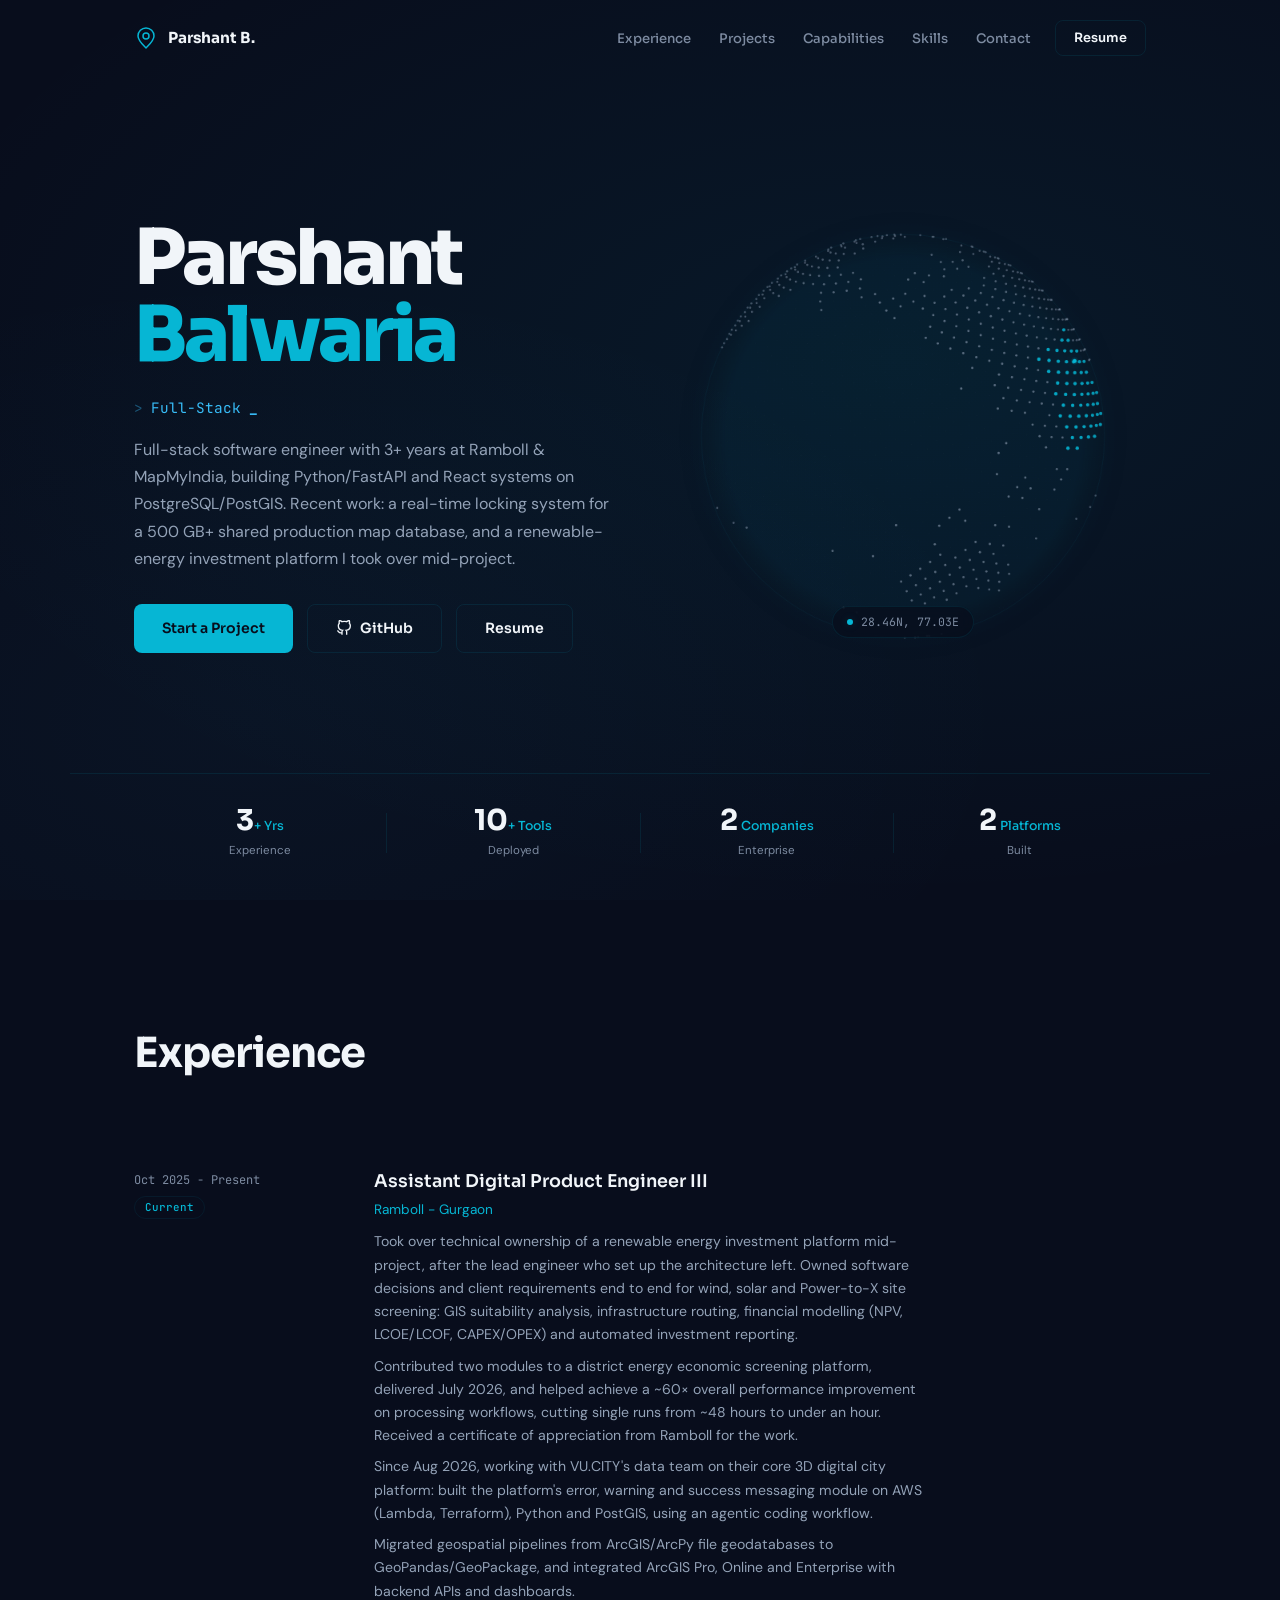
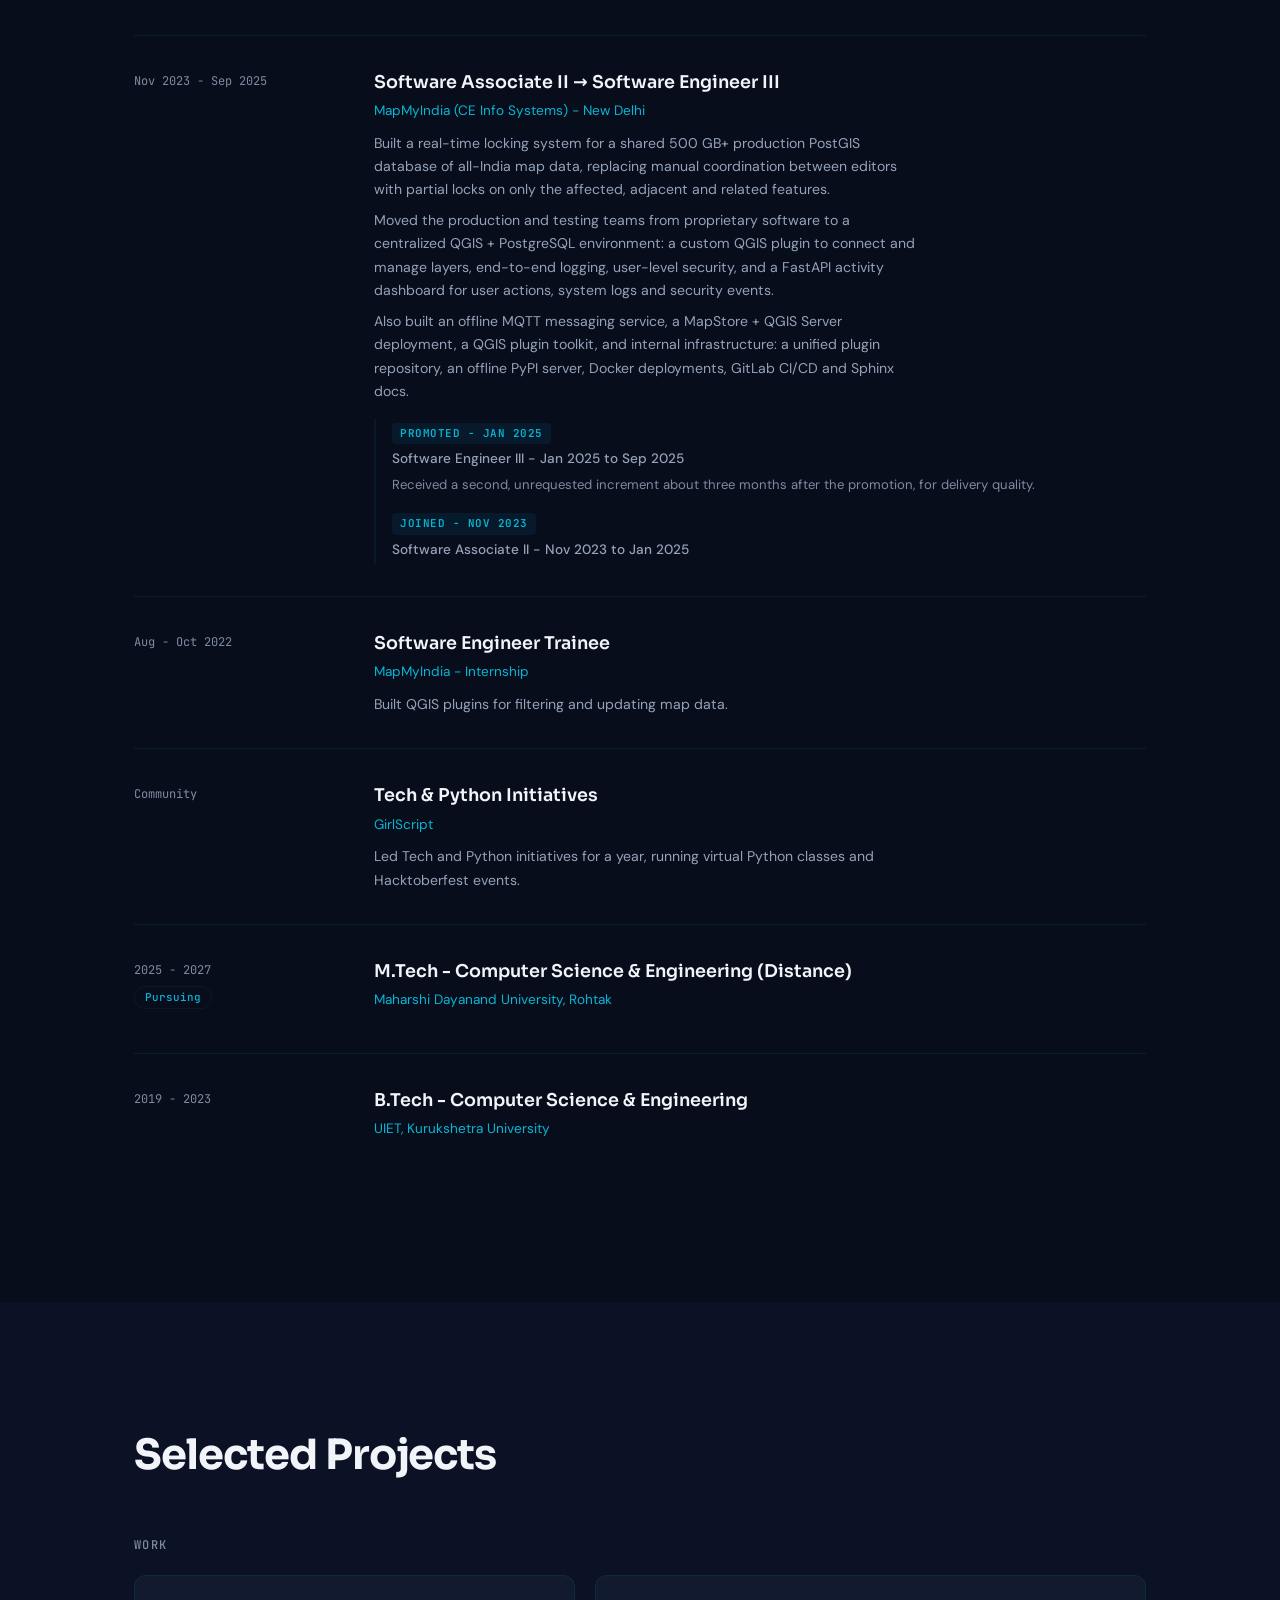
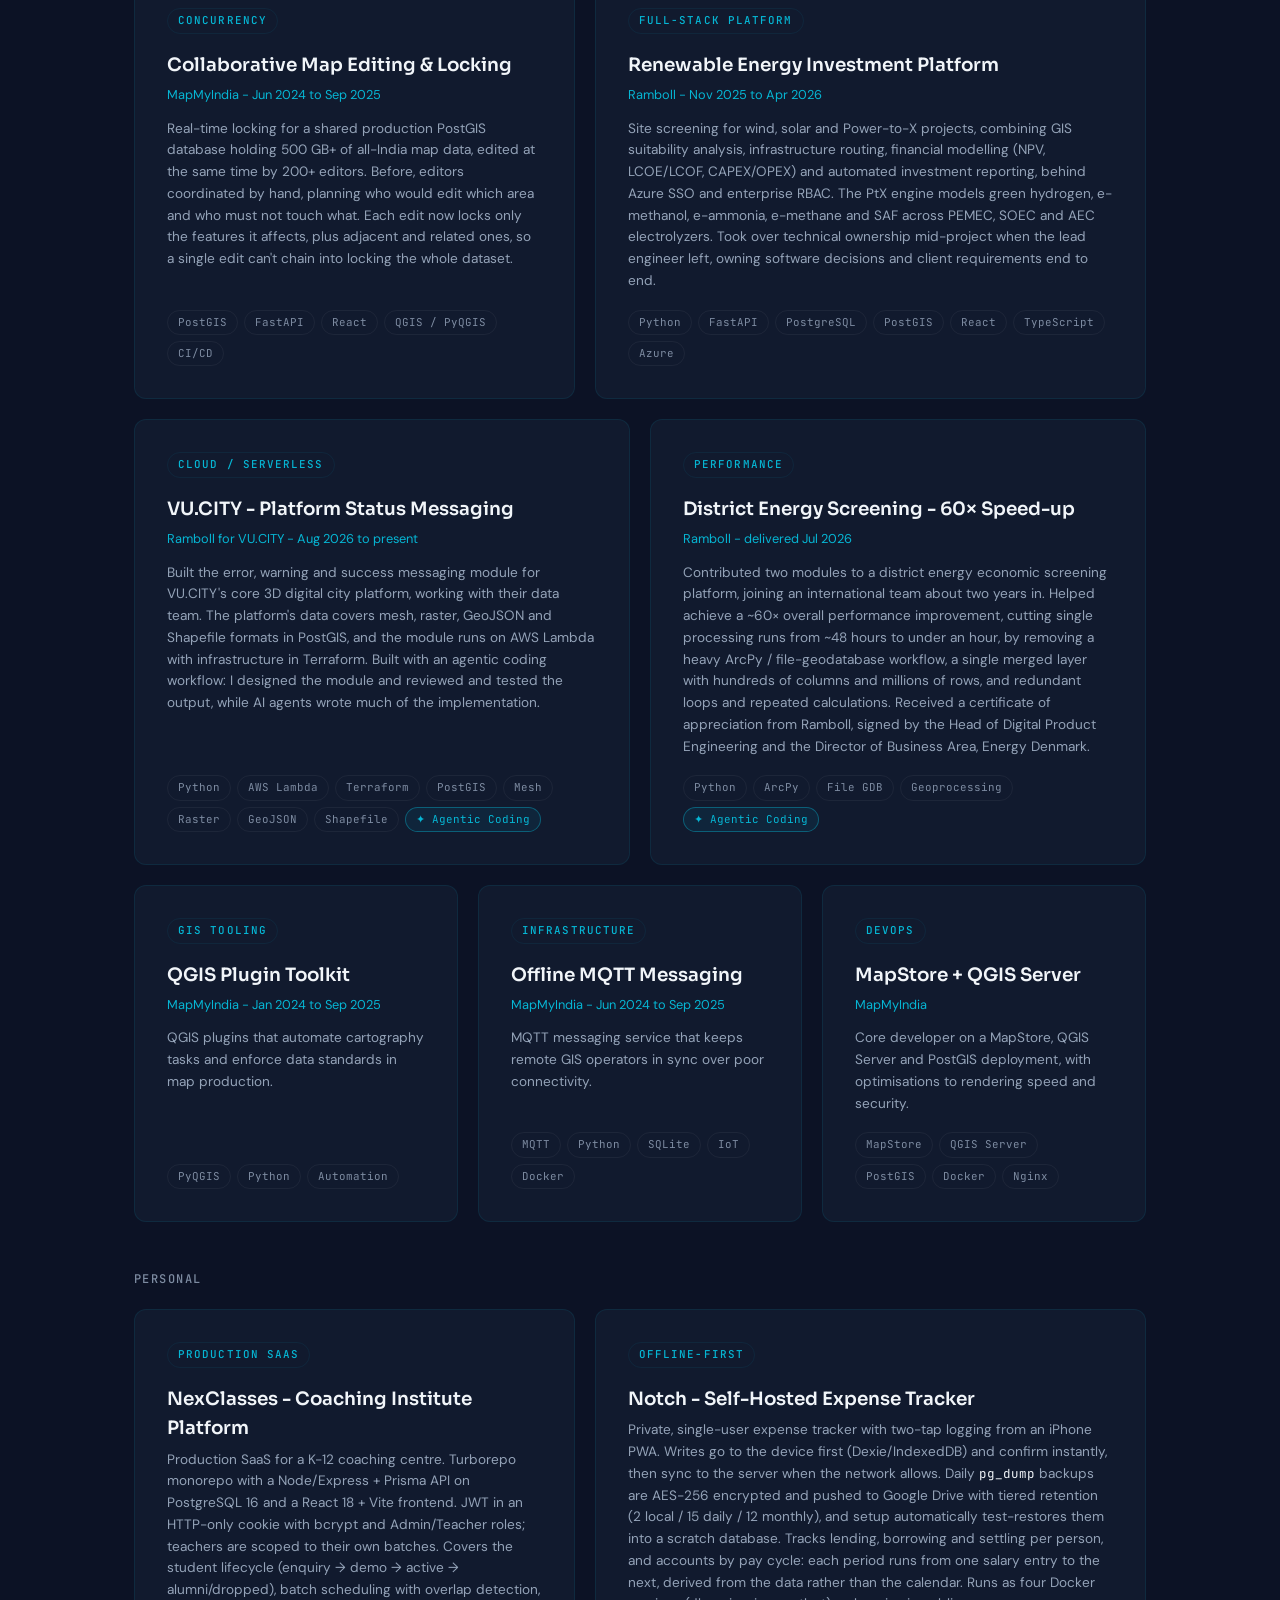
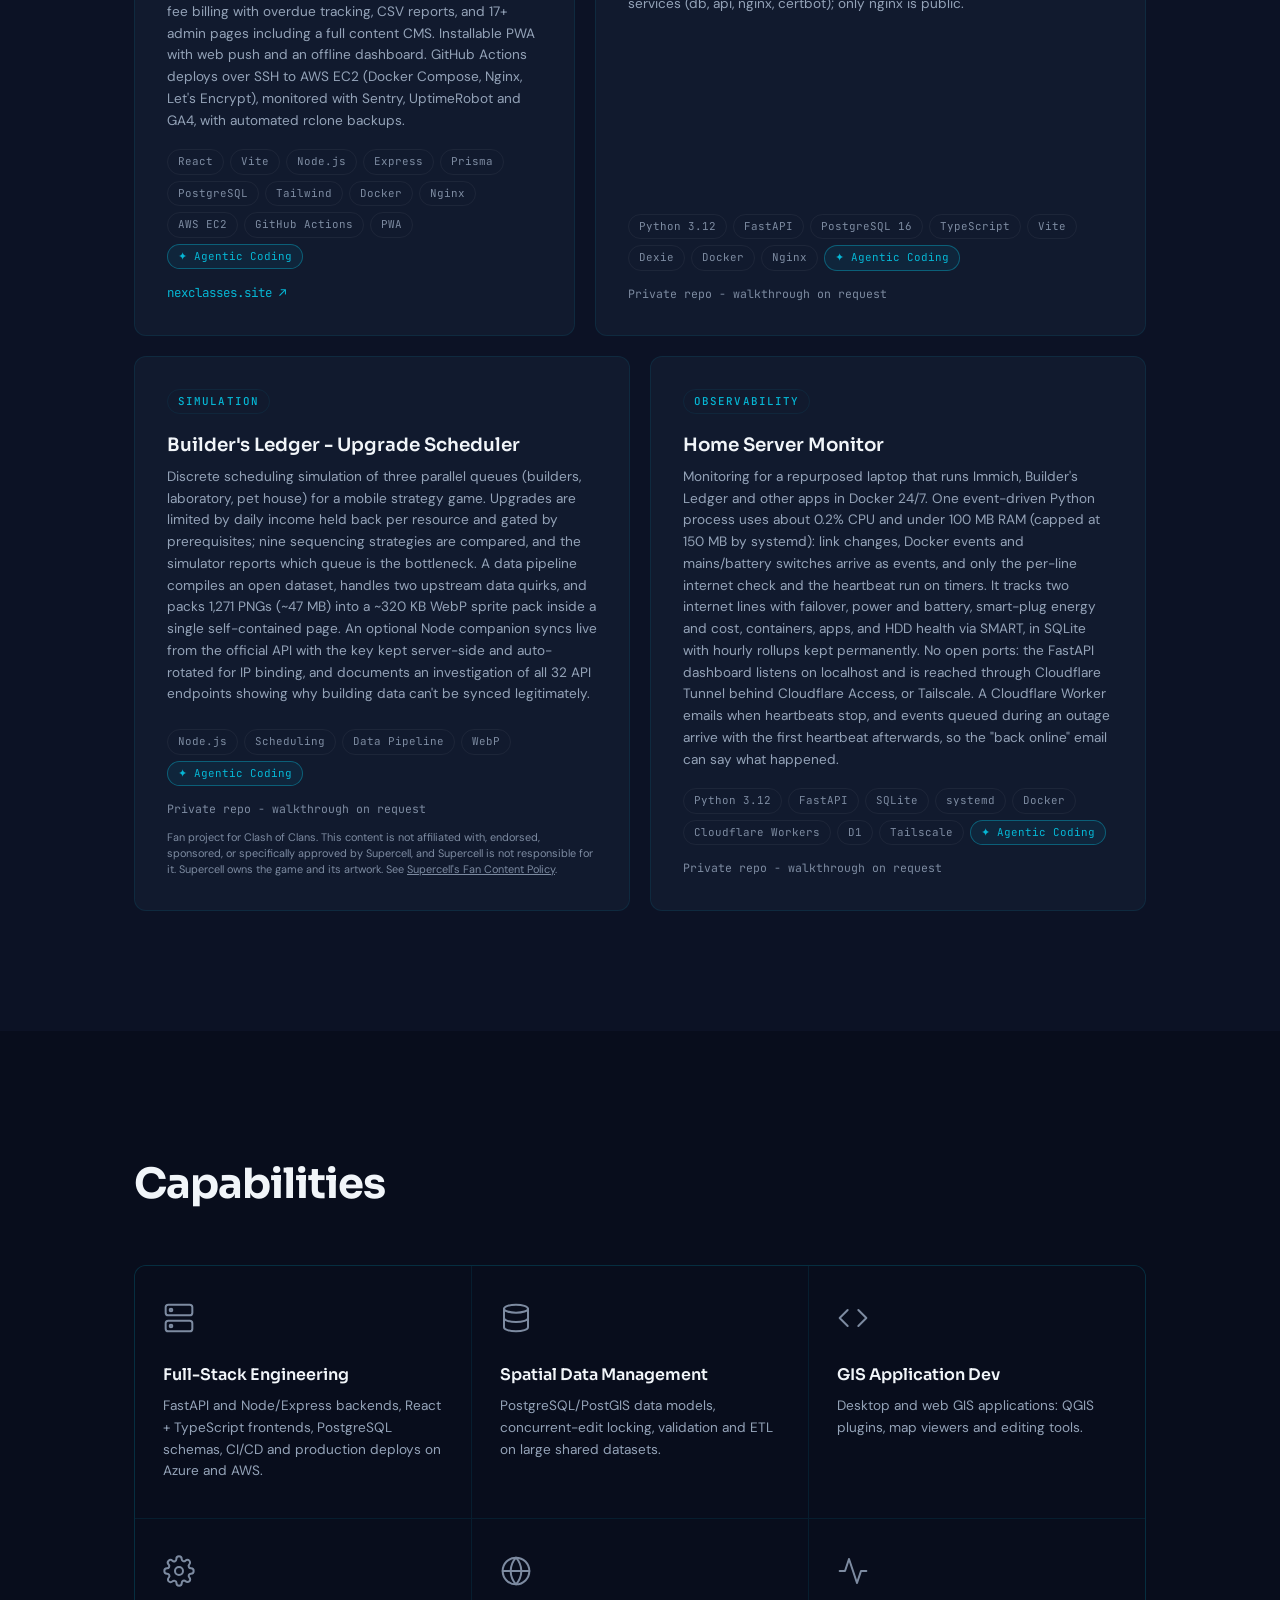
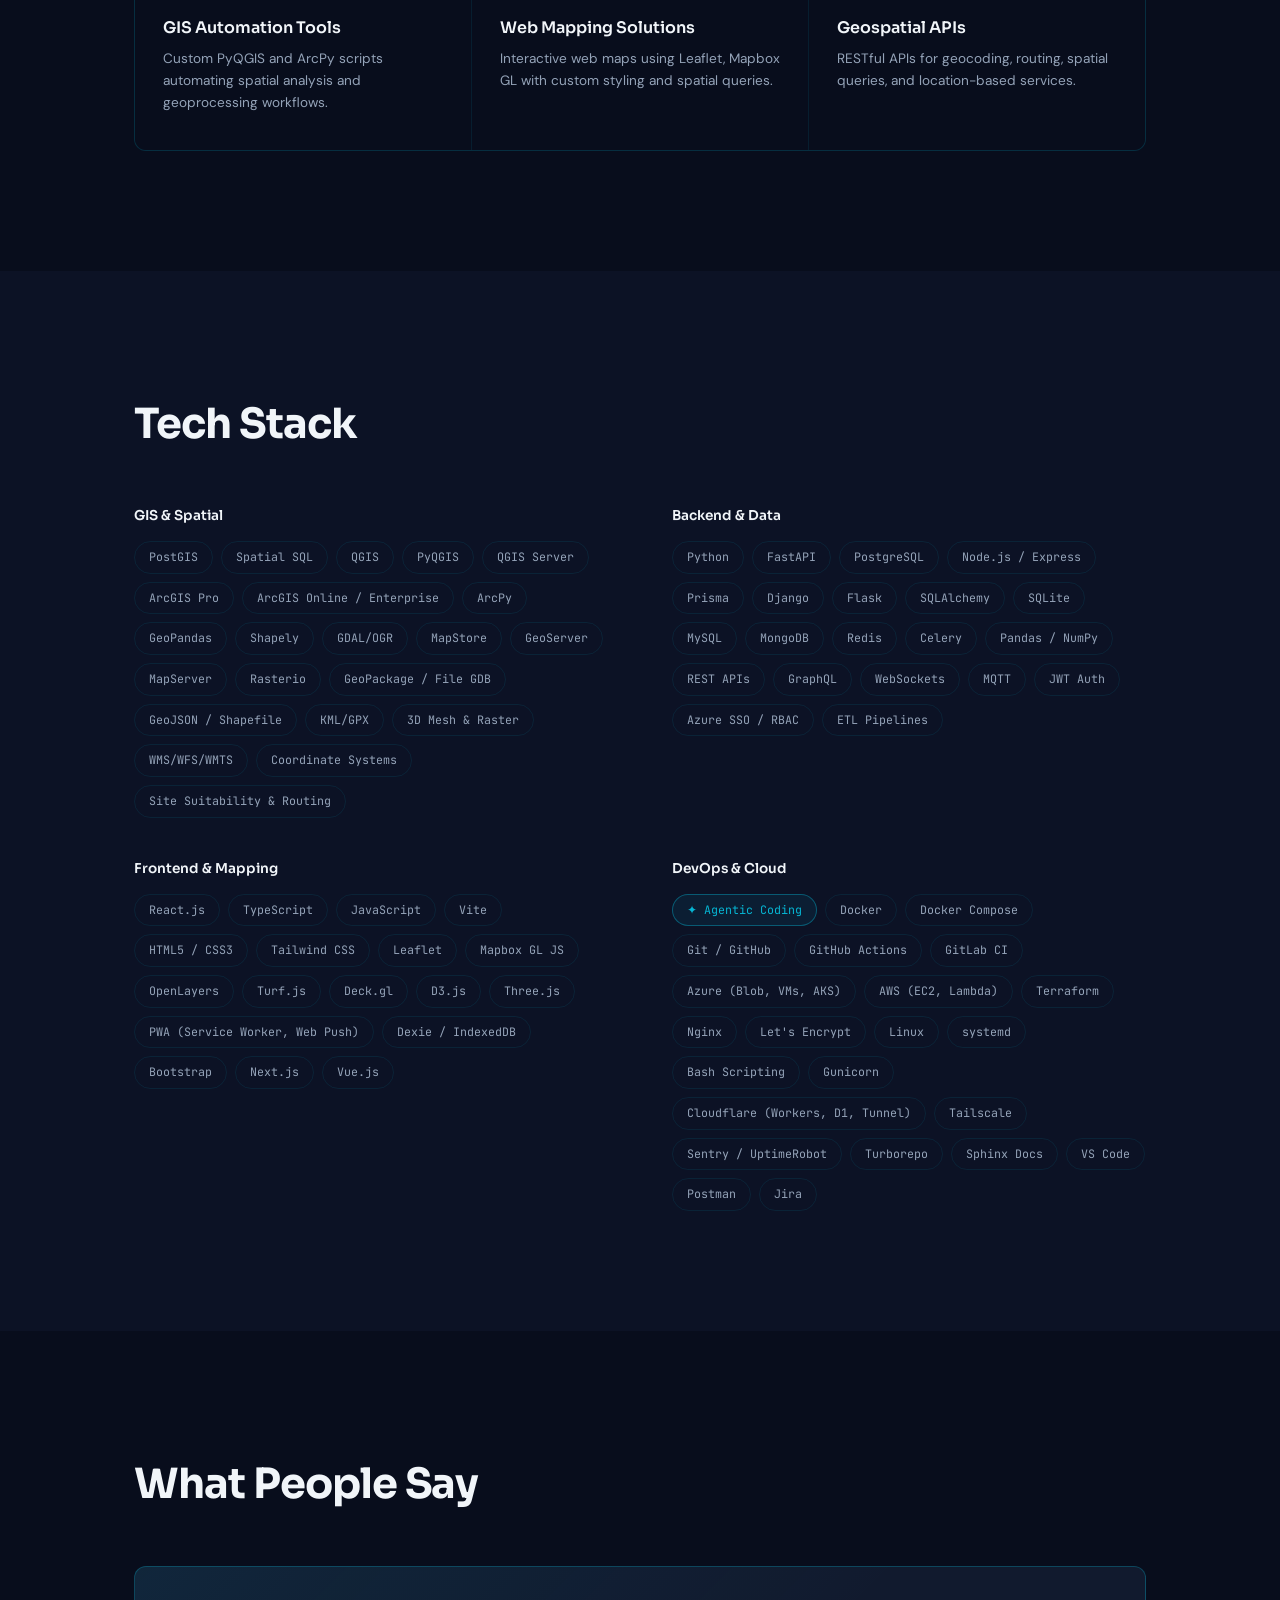
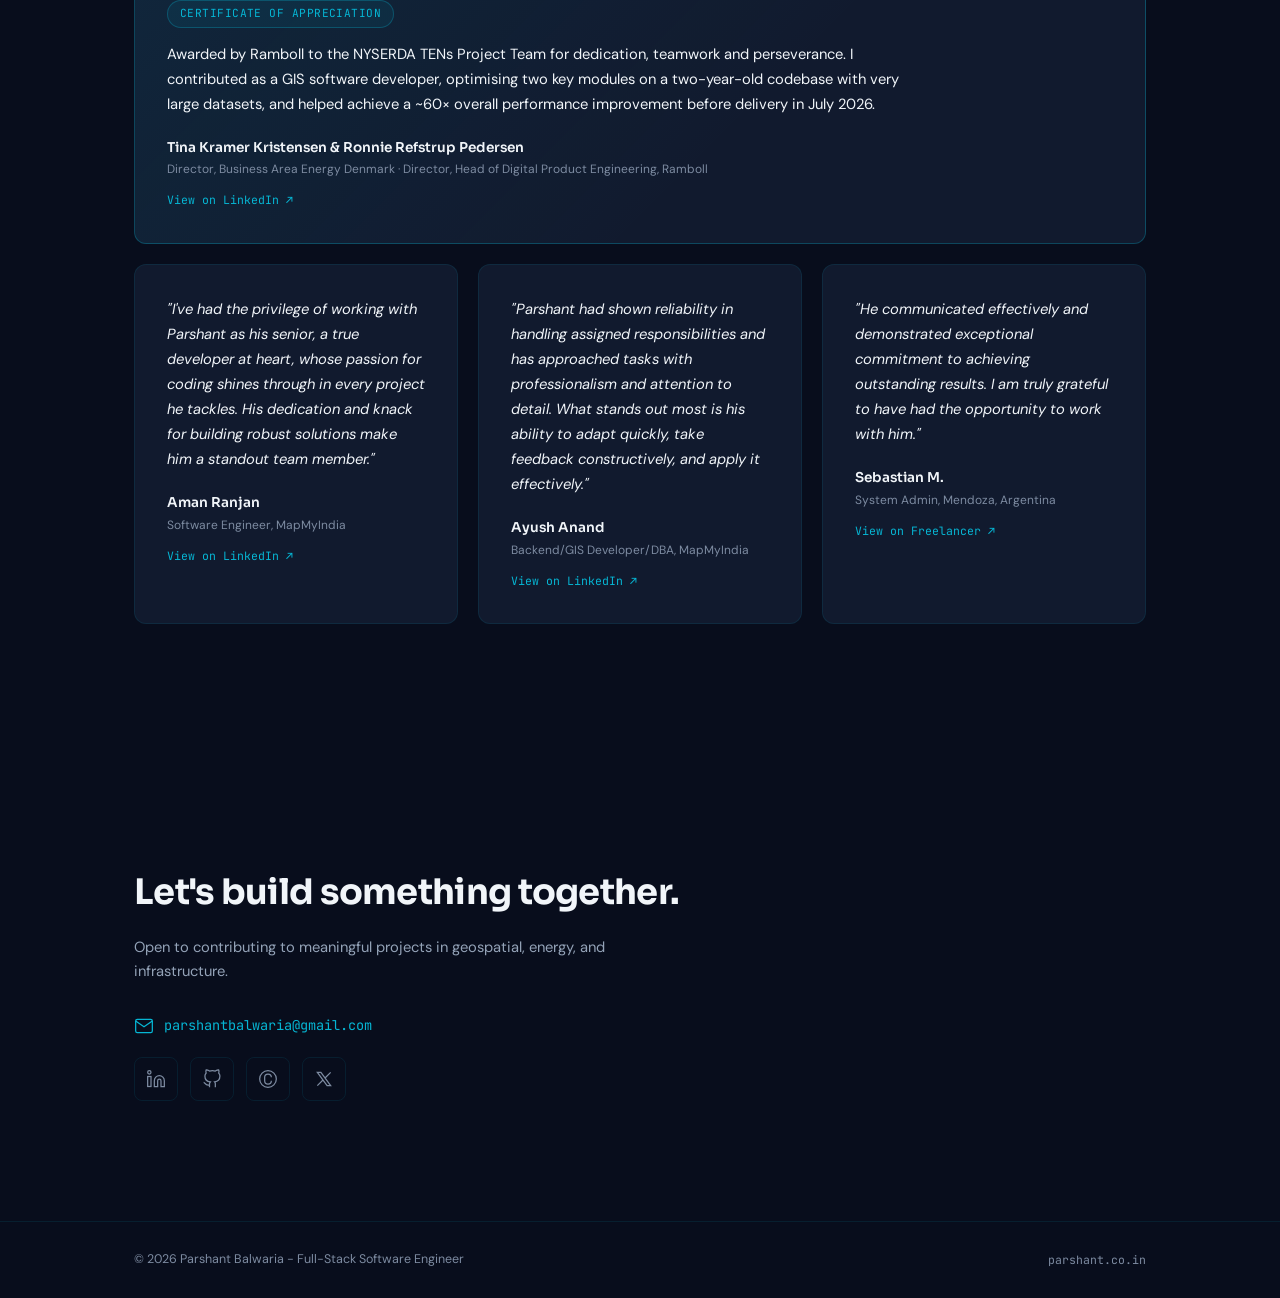
==== commit d1023ff9: "Add Ramboll certificate of appreciation to testimonials Feature the NYSERDA TENs team certificate (d" ====
--- a/index.html
+++ b/index.html
@@ -366,6 +366,15 @@
         <div class="container">
             <h2 class="sec-title" data-reveal>What People Say</h2>
             <div class="test-grid">
+                <blockquote class="test-card test-card--award" data-reveal>
+                    <span class="test-badge">Certificate of Appreciation</span>
+                    <p>Awarded by Ramboll to the NYSERDA TENs Project Team for dedication, teamwork and perseverance. I contributed as a GIS software developer, optimising two key modules on a two-year-old codebase with very large datasets, and helped achieve a ~60&times; overall performance improvement before delivery in July 2026.</p>
+                    <footer>
+                        <strong>Tina Kramer Kristensen &amp; Ronnie Refstrup Pedersen</strong>
+                        <span>Director, Business Area Energy Denmark &middot; Director, Head of Digital Product Engineering, Ramboll</span>
+                        <a href="https://lnkd.in/p/ewBWZjtX" target="_blank" rel="noopener" class="test-link">View on LinkedIn <span aria-hidden="true">&#8599;</span></a>
+                    </footer>
+                </blockquote>
                 <blockquote class="test-card" data-reveal>
                     <p>"I've had the privilege of working with Parshant as his senior, a true developer at heart, whose passion for coding shines through in every project he tackles. His dedication and knack for building robust solutions make him a standout team member."</p>
                     <footer>
--- a/styles.css
+++ b/styles.css
@@ -349,6 +349,13 @@
 }
 .test-link:hover, .test-link:focus-visible { color: var(--accent-2); border-bottom-color: currentColor; }
 .test-card .test-link span { color: inherit; font-size: inherit; }
+.test-card--award { grid-column: 1 / -1; border-color: var(--border-hover); background: linear-gradient(135deg, var(--accent-dim), transparent 60%), var(--surface); }
+.test-card--award p { font-style: normal; color: var(--text-1); max-width: 760px; }
+.test-badge {
+    display: inline-block; margin-bottom: 14px; padding: 4px 12px;
+    font-family: var(--font-mono); font-size: 0.7rem; letter-spacing: 0.04em; text-transform: uppercase;
+    color: var(--accent); background: var(--accent-dim); border: 1px solid var(--border-hover); border-radius: var(--radius-pill);
+}
 
 /* --- Contact --- */
 .contact-section { padding-bottom: var(--gap); }
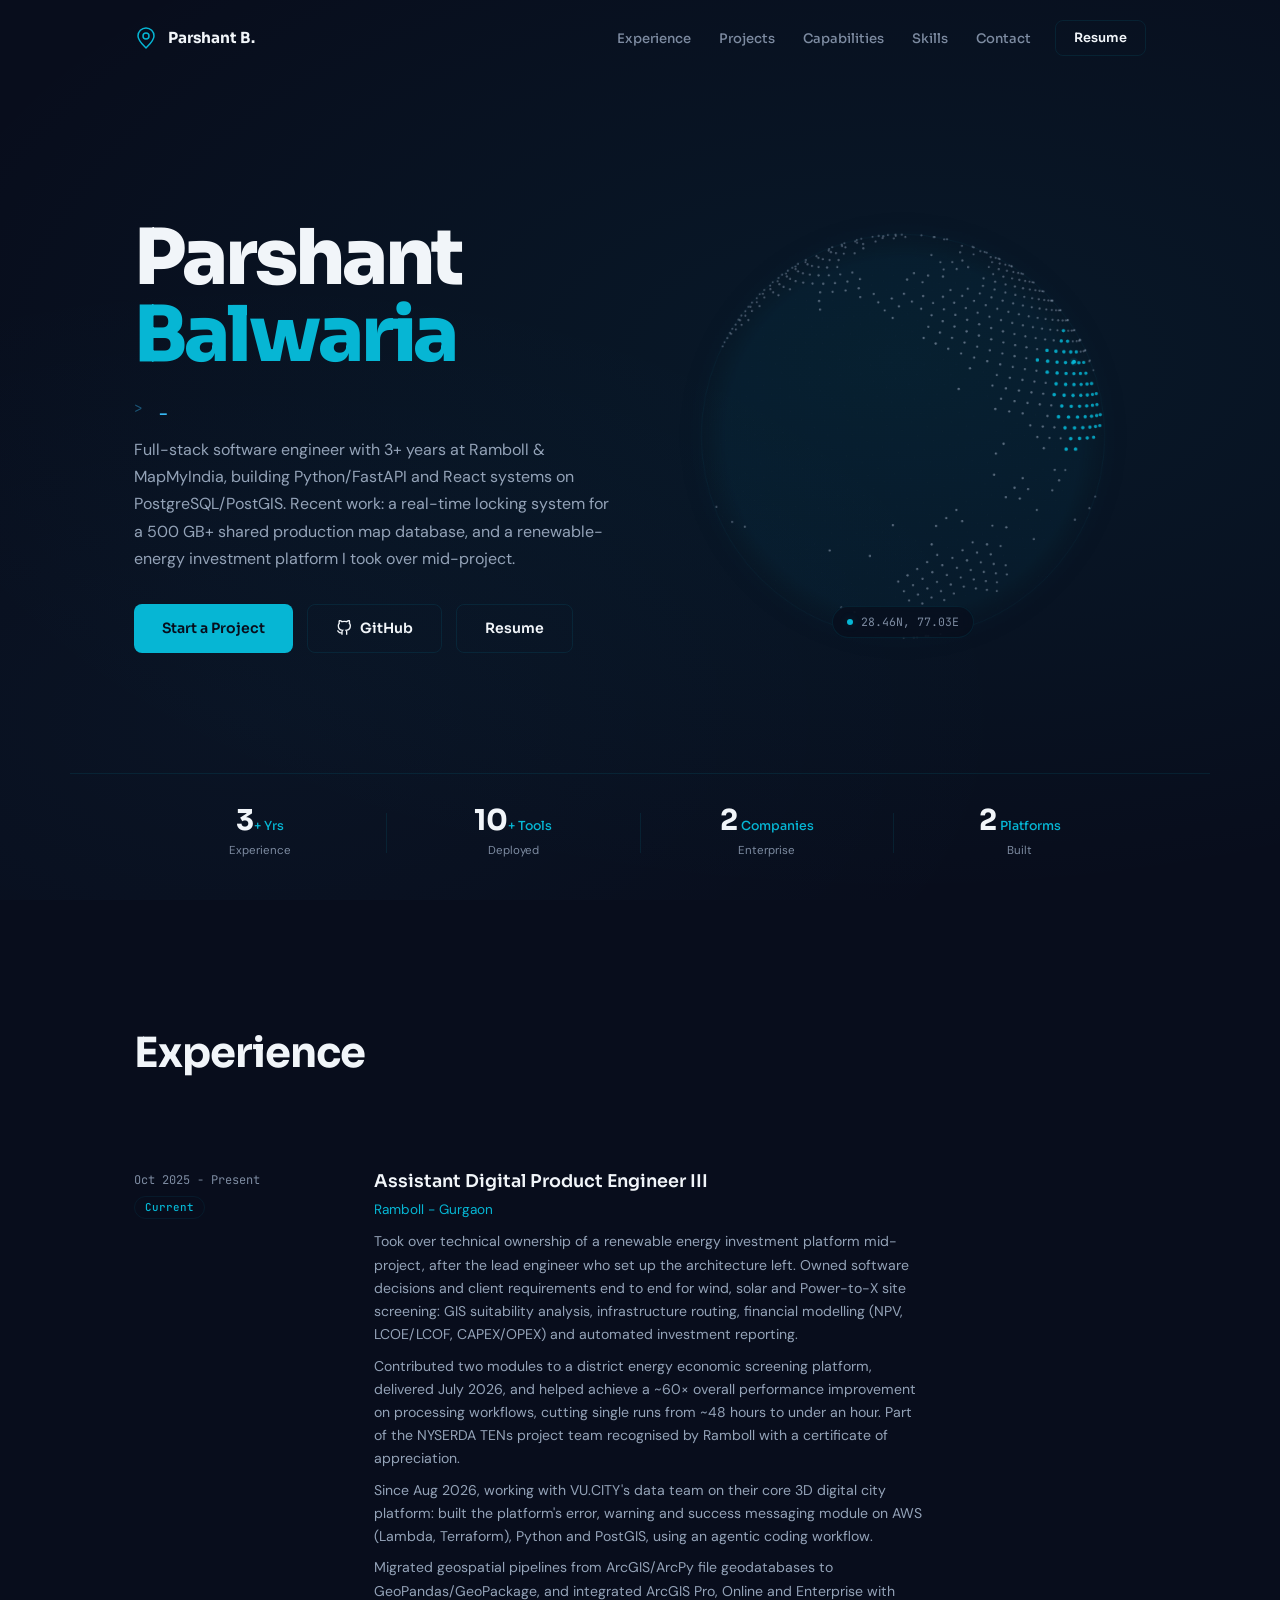
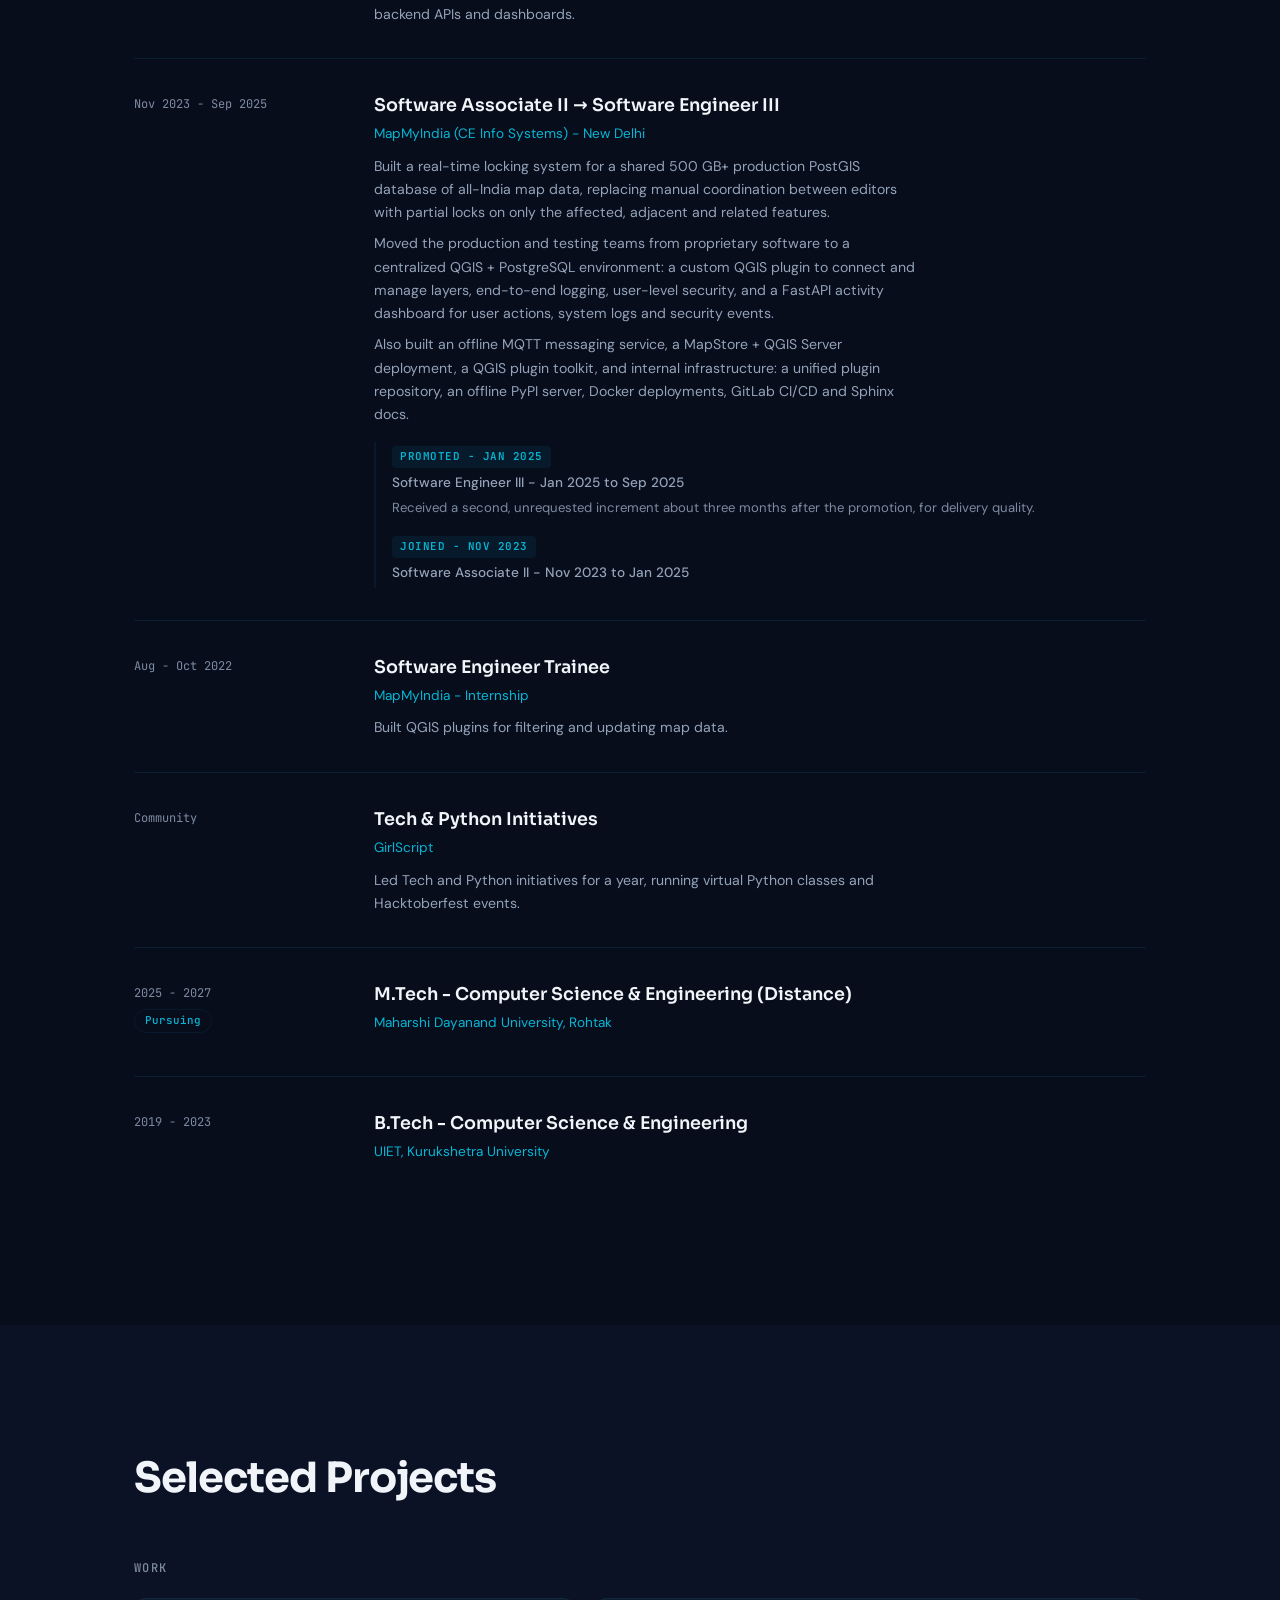
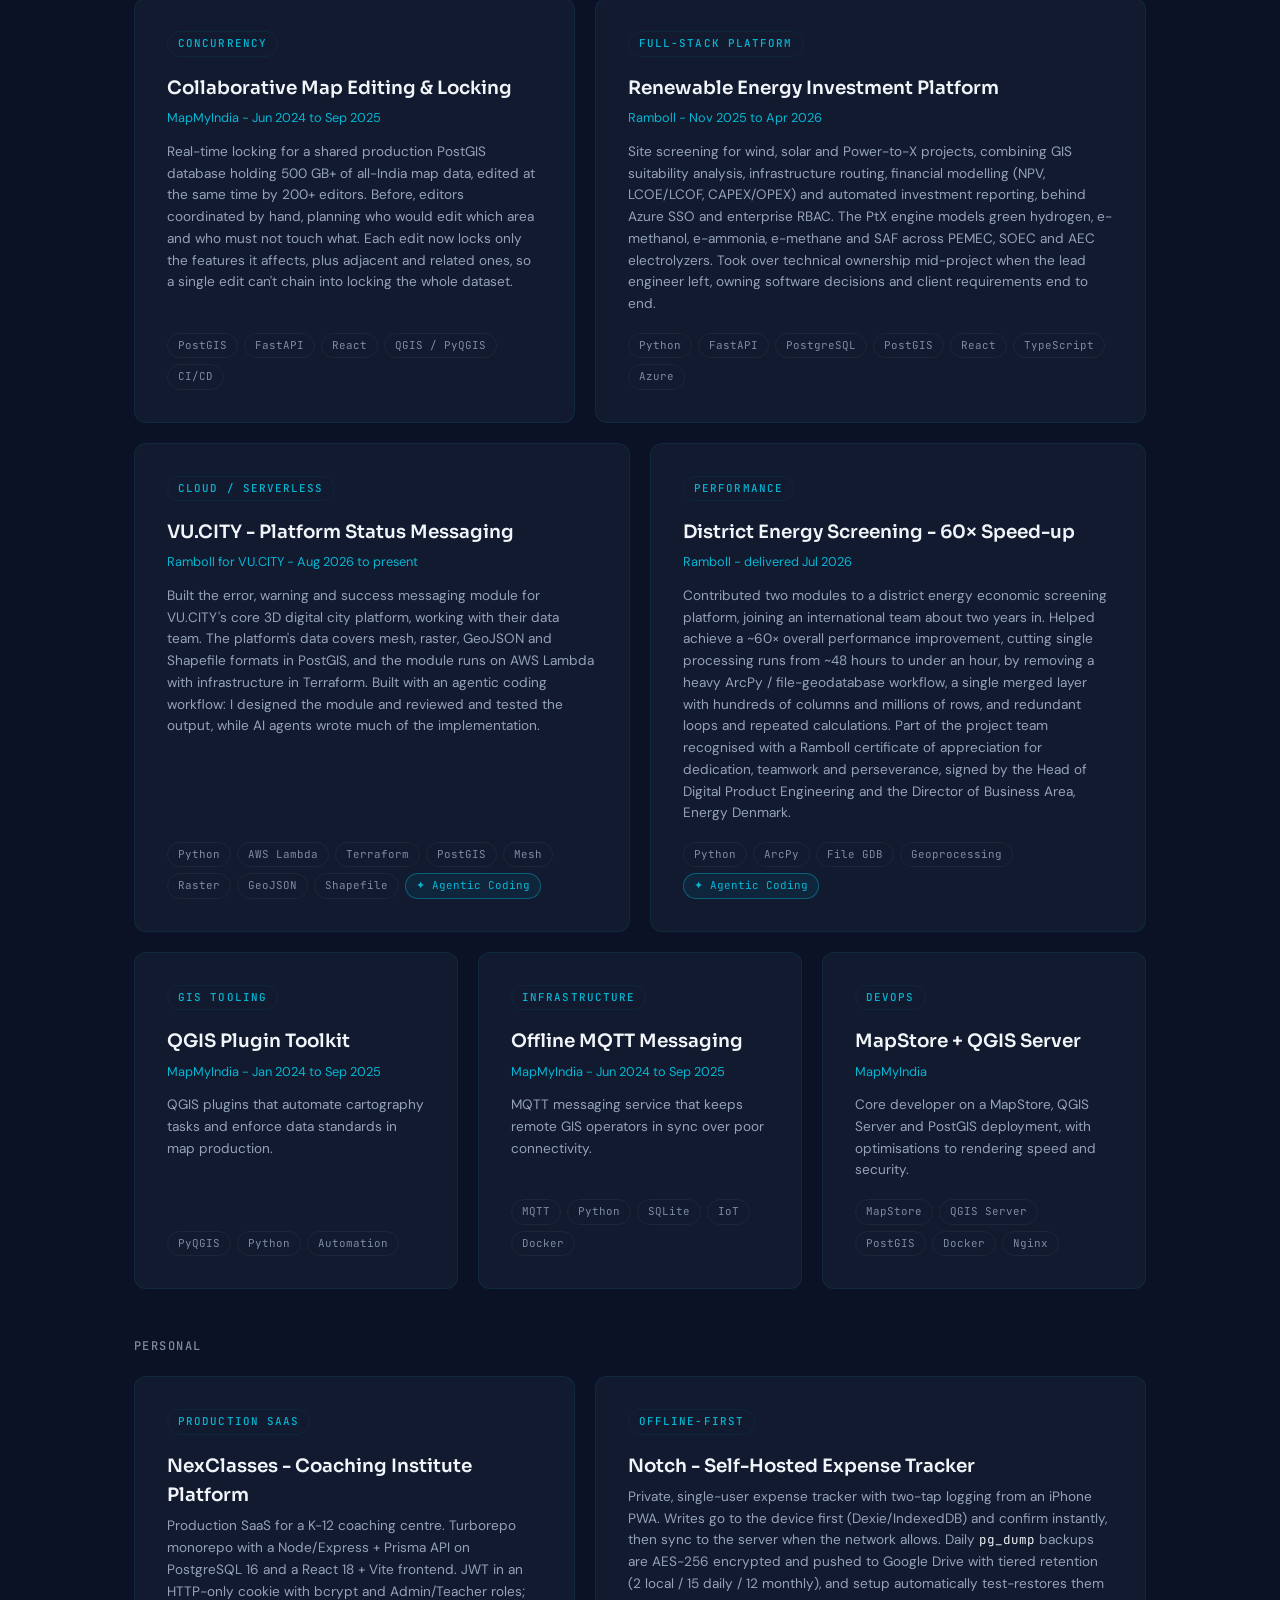
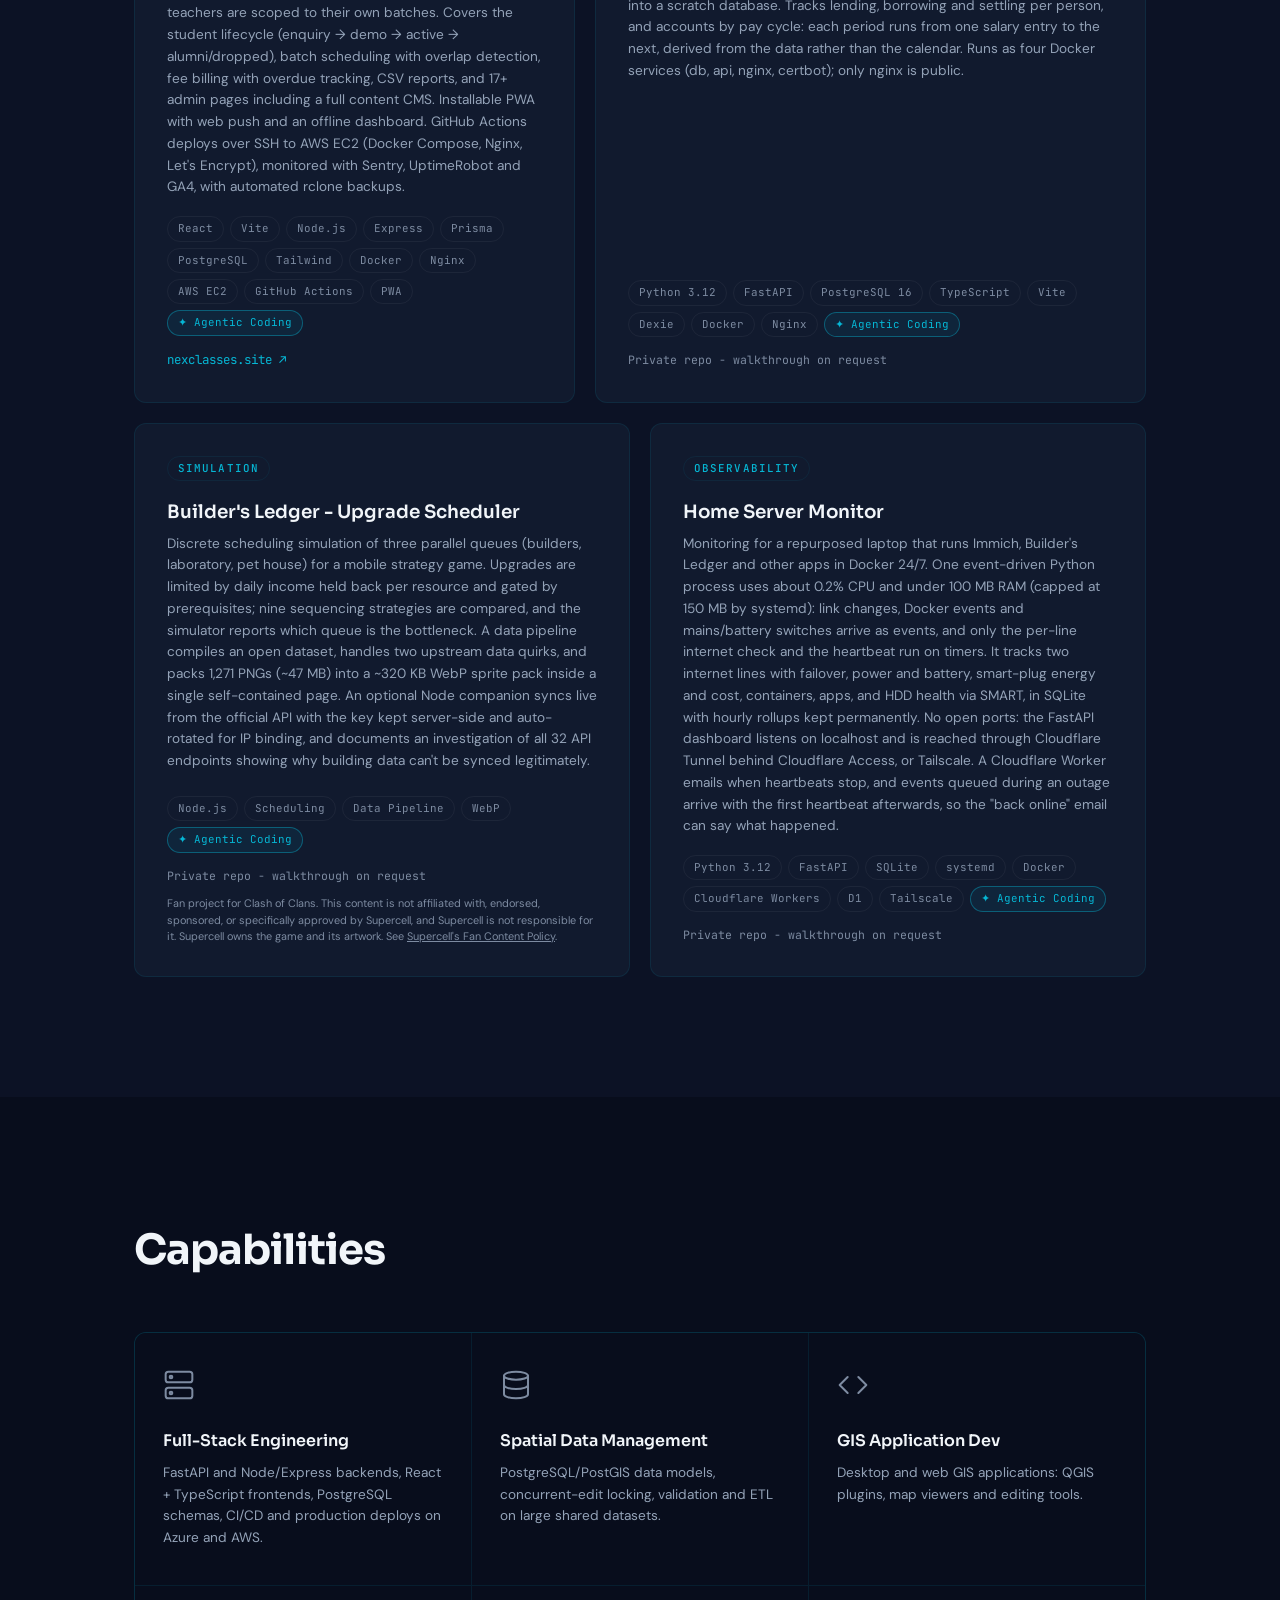
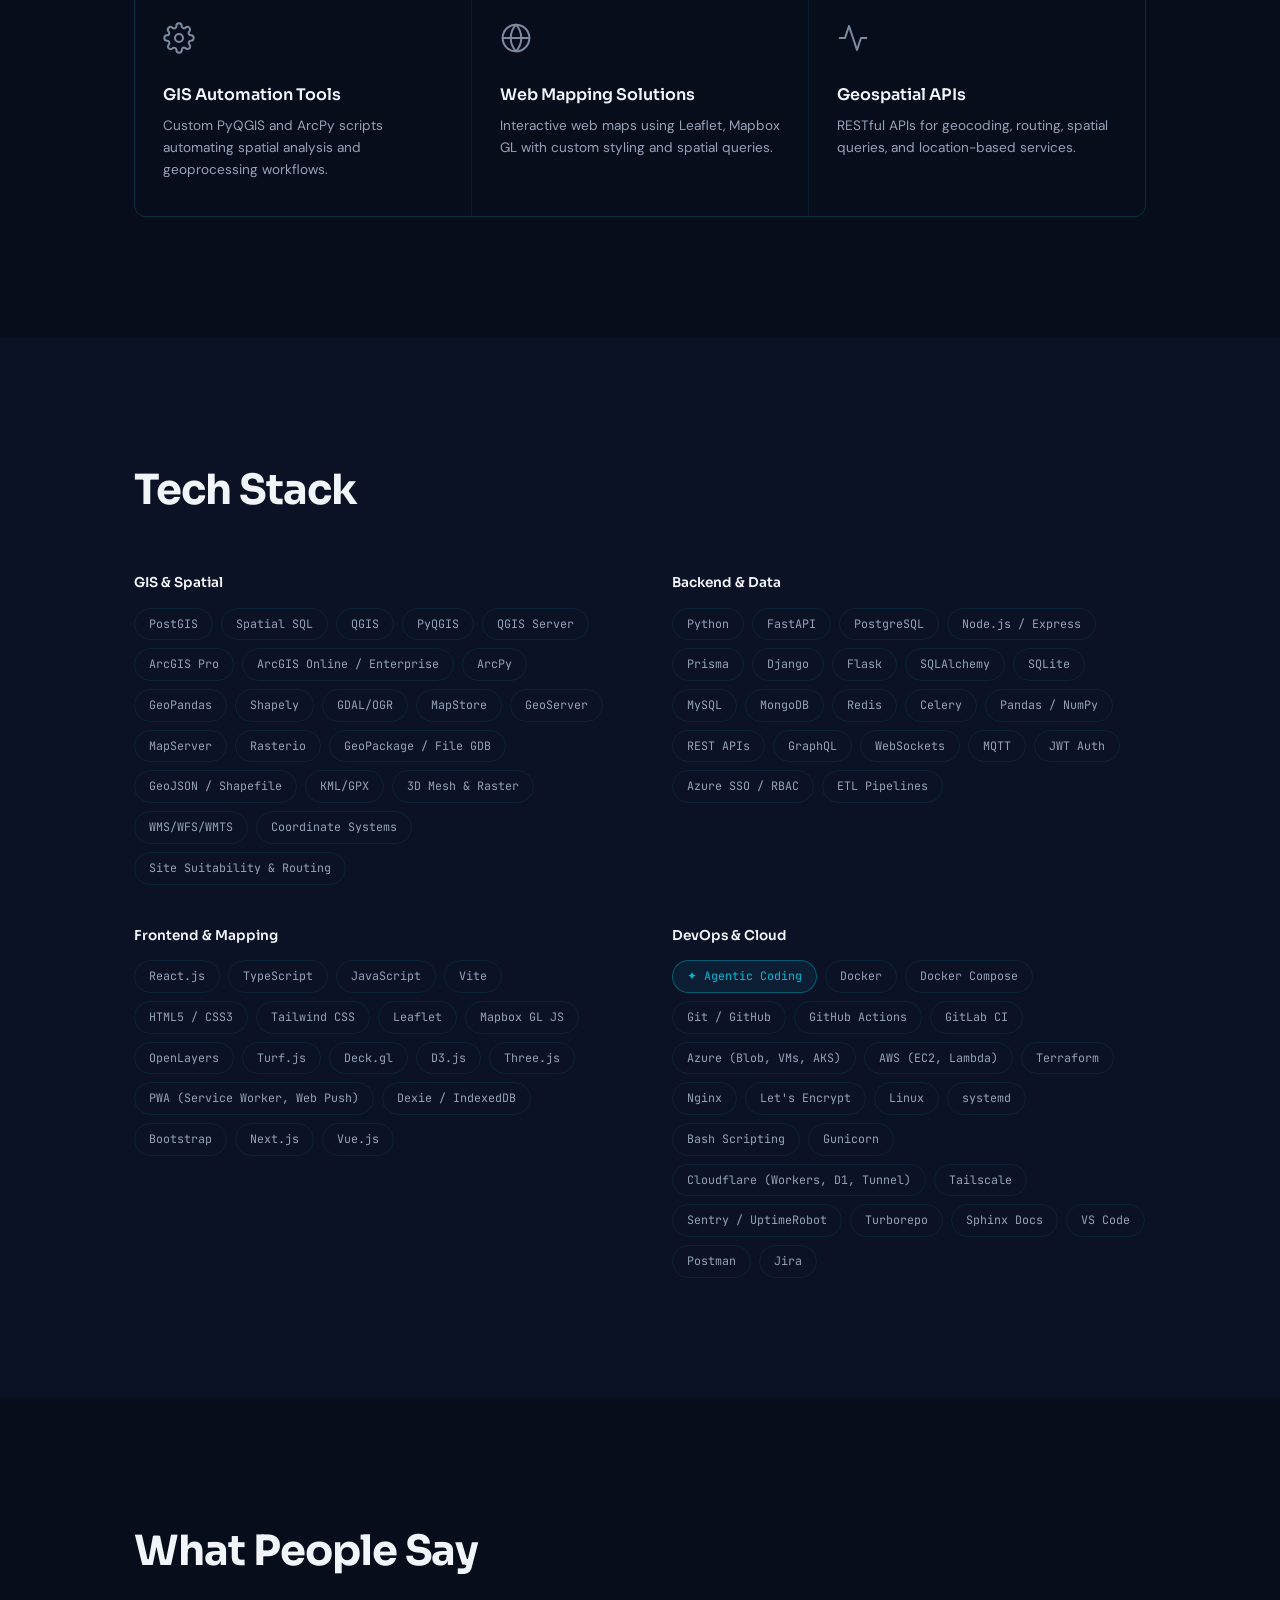
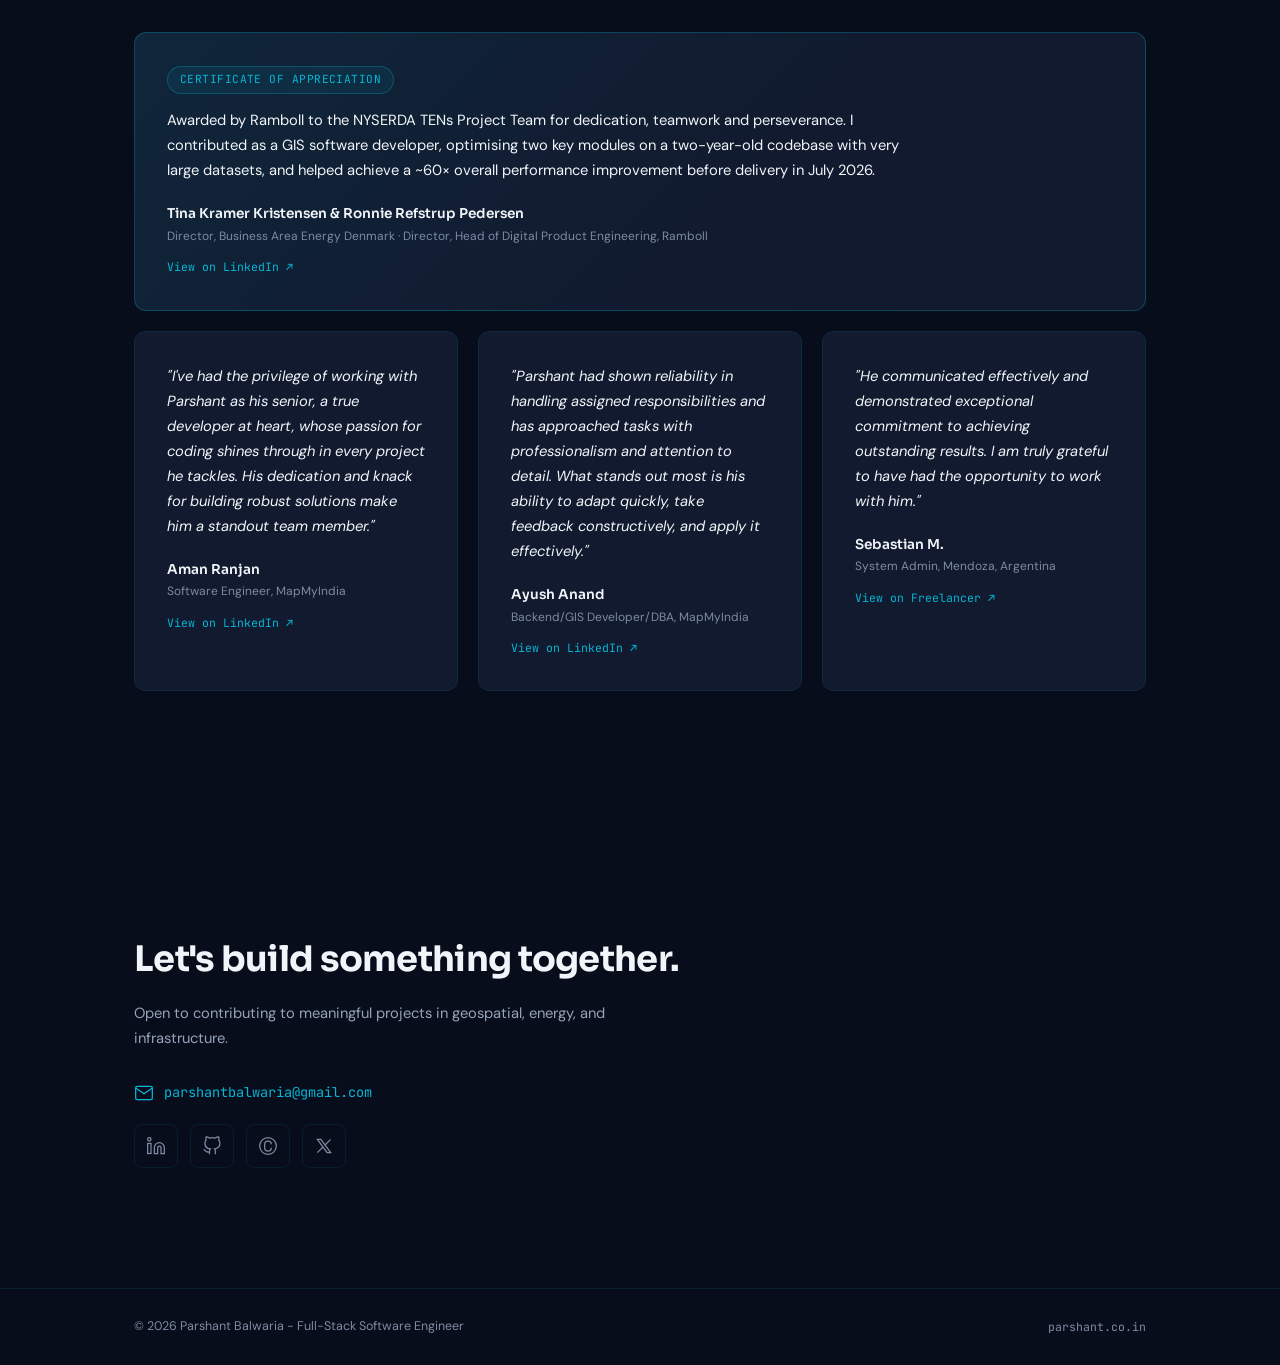
==== commit d4d6a2e9: "Describe the Ramboll certificate as a team recognition The certificate was awarded to the NYSERDA TE" ====
--- a/index.html
+++ b/index.html
@@ -126,7 +126,7 @@
                         <p class="exp-company">Ramboll - Gurgaon</p>
                         <p class="exp-desc">Took over technical ownership of a renewable energy investment platform mid-project, after the lead engineer who set up the architecture left. Owned software decisions and client requirements end to end for wind, solar and Power-to-X site screening: GIS suitability analysis, infrastructure routing, financial modelling (NPV, LCOE/LCOF, CAPEX/OPEX) and automated investment reporting.</p>
                         <!-- Client name is confidential: keep it as "district energy" in public copy. -->
-                        <p class="exp-desc">Contributed two modules to a district energy economic screening platform, delivered July 2026, and helped achieve a ~60&times; overall performance improvement on processing workflows, cutting single runs from ~48 hours to under an hour. Received a certificate of appreciation from Ramboll for the work.</p>
+                        <p class="exp-desc">Contributed two modules to a district energy economic screening platform, delivered July 2026, and helped achieve a ~60&times; overall performance improvement on processing workflows, cutting single runs from ~48 hours to under an hour. Part of the NYSERDA TENs project team recognised by Ramboll with a certificate of appreciation.</p>
                         <p class="exp-desc">Since Aug 2026, working with VU.CITY's data team on their core 3D digital city platform: built the platform's error, warning and success messaging module on AWS (Lambda, Terraform), Python and PostGIS, using an agentic coding workflow.</p>
                         <p class="exp-desc">Migrated geospatial pipelines from ArcGIS/ArcPy file geodatabases to GeoPandas/GeoPackage, and integrated ArcGIS Pro, Online and Enterprise with backend APIs and dashboards.</p>
                     </div>
@@ -231,7 +231,7 @@
                         <span class="proj-tag">Performance</span>
                         <h4 class="proj-name">District Energy Screening - 60&times; Speed-up</h4>
                         <p class="proj-company">Ramboll - delivered Jul 2026</p>
-                        <p class="proj-desc">Contributed two modules to a district energy economic screening platform, joining an international team about two years in. Helped achieve a ~60&times; overall performance improvement, cutting single processing runs from ~48 hours to under an hour, by removing a heavy ArcPy / file-geodatabase workflow, a single merged layer with hundreds of columns and millions of rows, and redundant loops and repeated calculations. Received a certificate of appreciation from Ramboll, signed by the Head of Digital Product Engineering and the Director of Business Area, Energy Denmark.</p>
+                        <p class="proj-desc">Contributed two modules to a district energy economic screening platform, joining an international team about two years in. Helped achieve a ~60&times; overall performance improvement, cutting single processing runs from ~48 hours to under an hour, by removing a heavy ArcPy / file-geodatabase workflow, a single merged layer with hundreds of columns and millions of rows, and redundant loops and repeated calculations. Part of the project team recognised with a Ramboll certificate of appreciation for dedication, teamwork and perseverance, signed by the Head of Digital Product Engineering and the Director of Business Area, Energy Denmark.</p>
                         <div class="proj-stack"><span>Python</span><span>ArcPy</span><span>File GDB</span><span>Geoprocessing</span><span class="chip-ai">Agentic Coding</span></div>
                     </article>
                 </div>
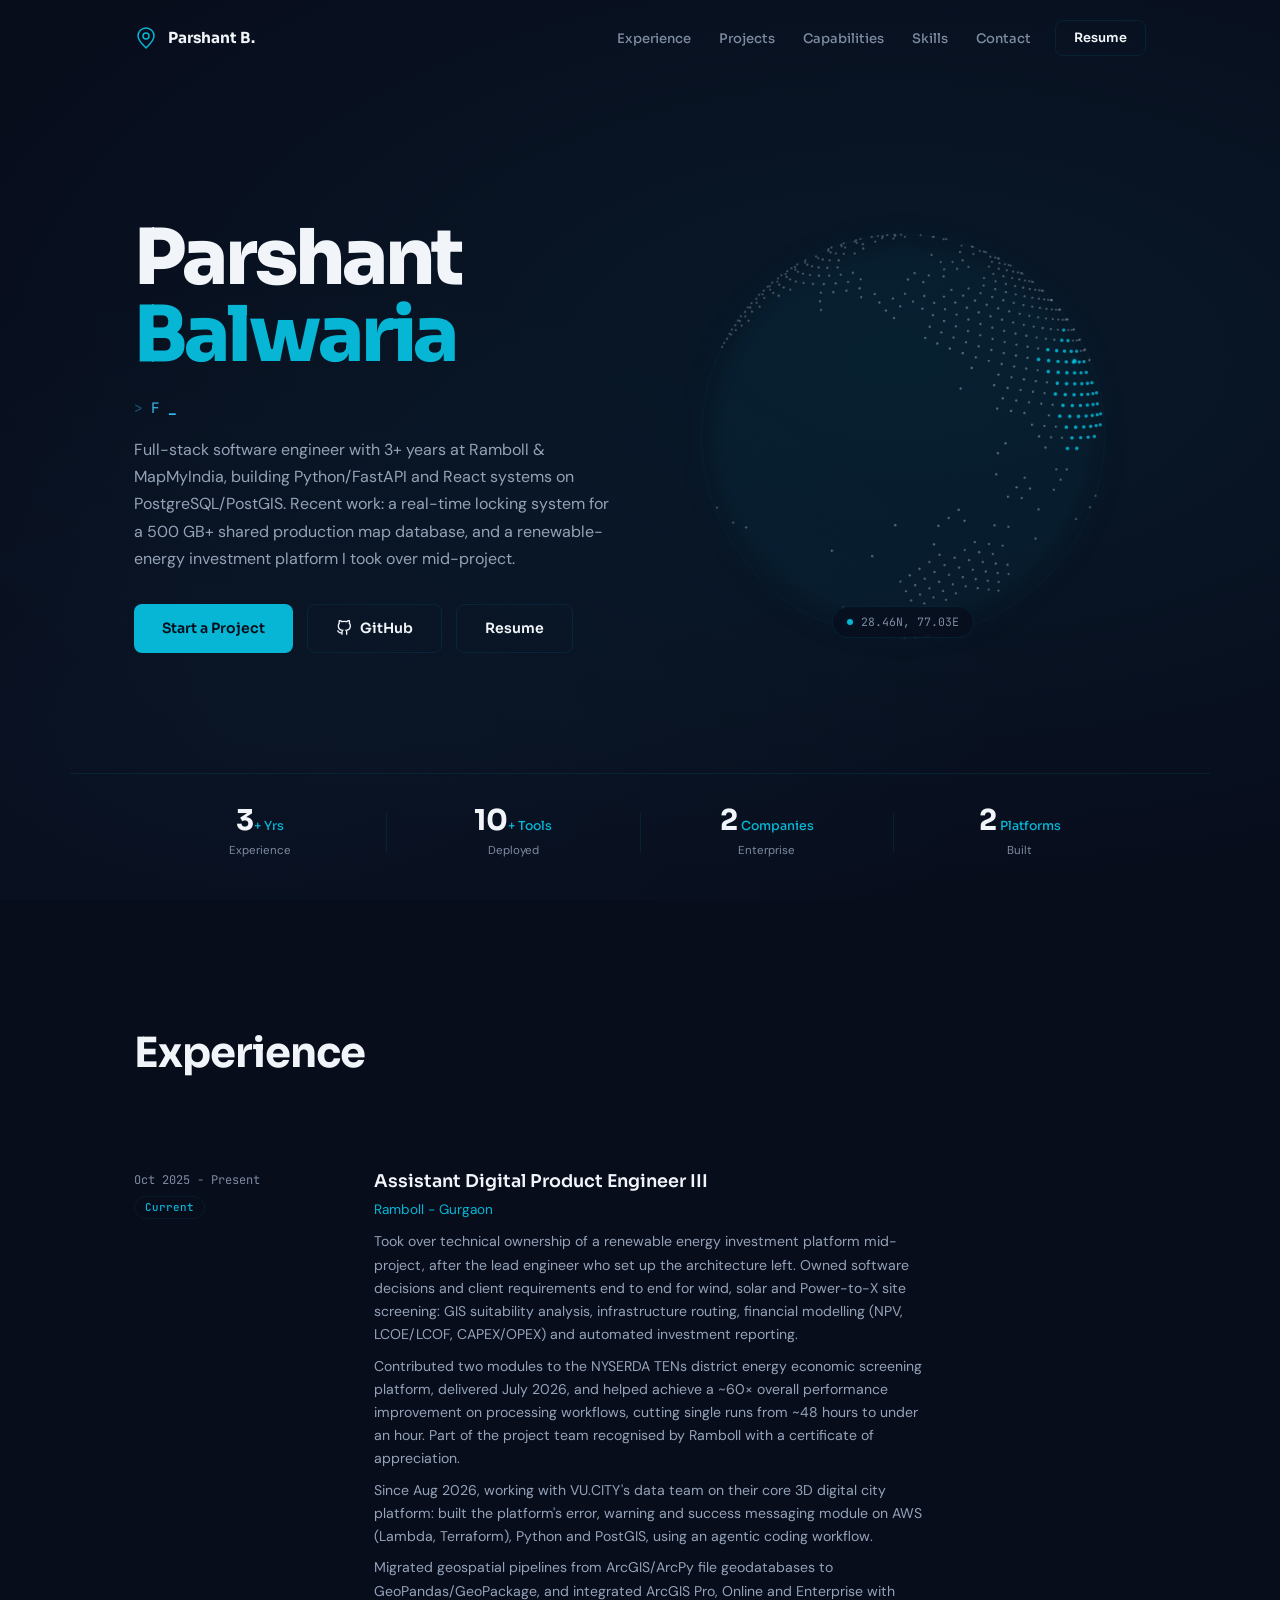
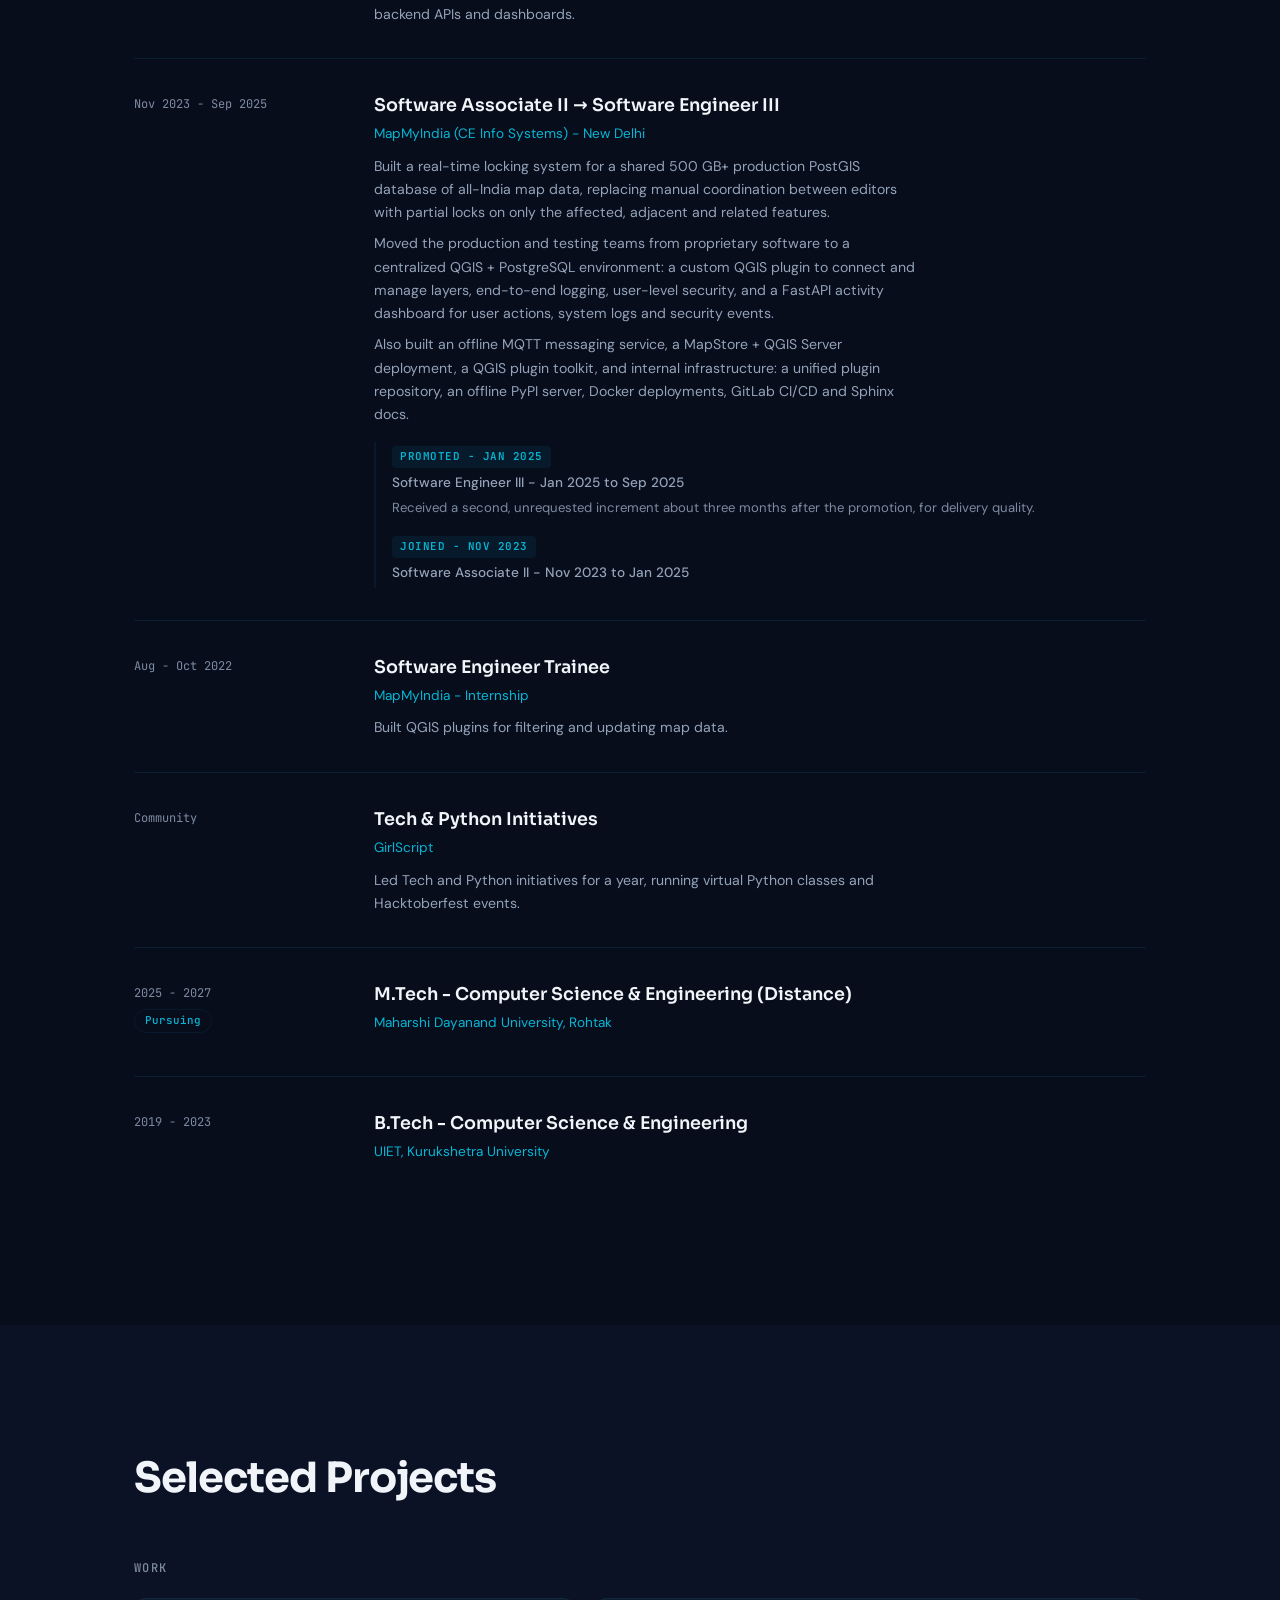
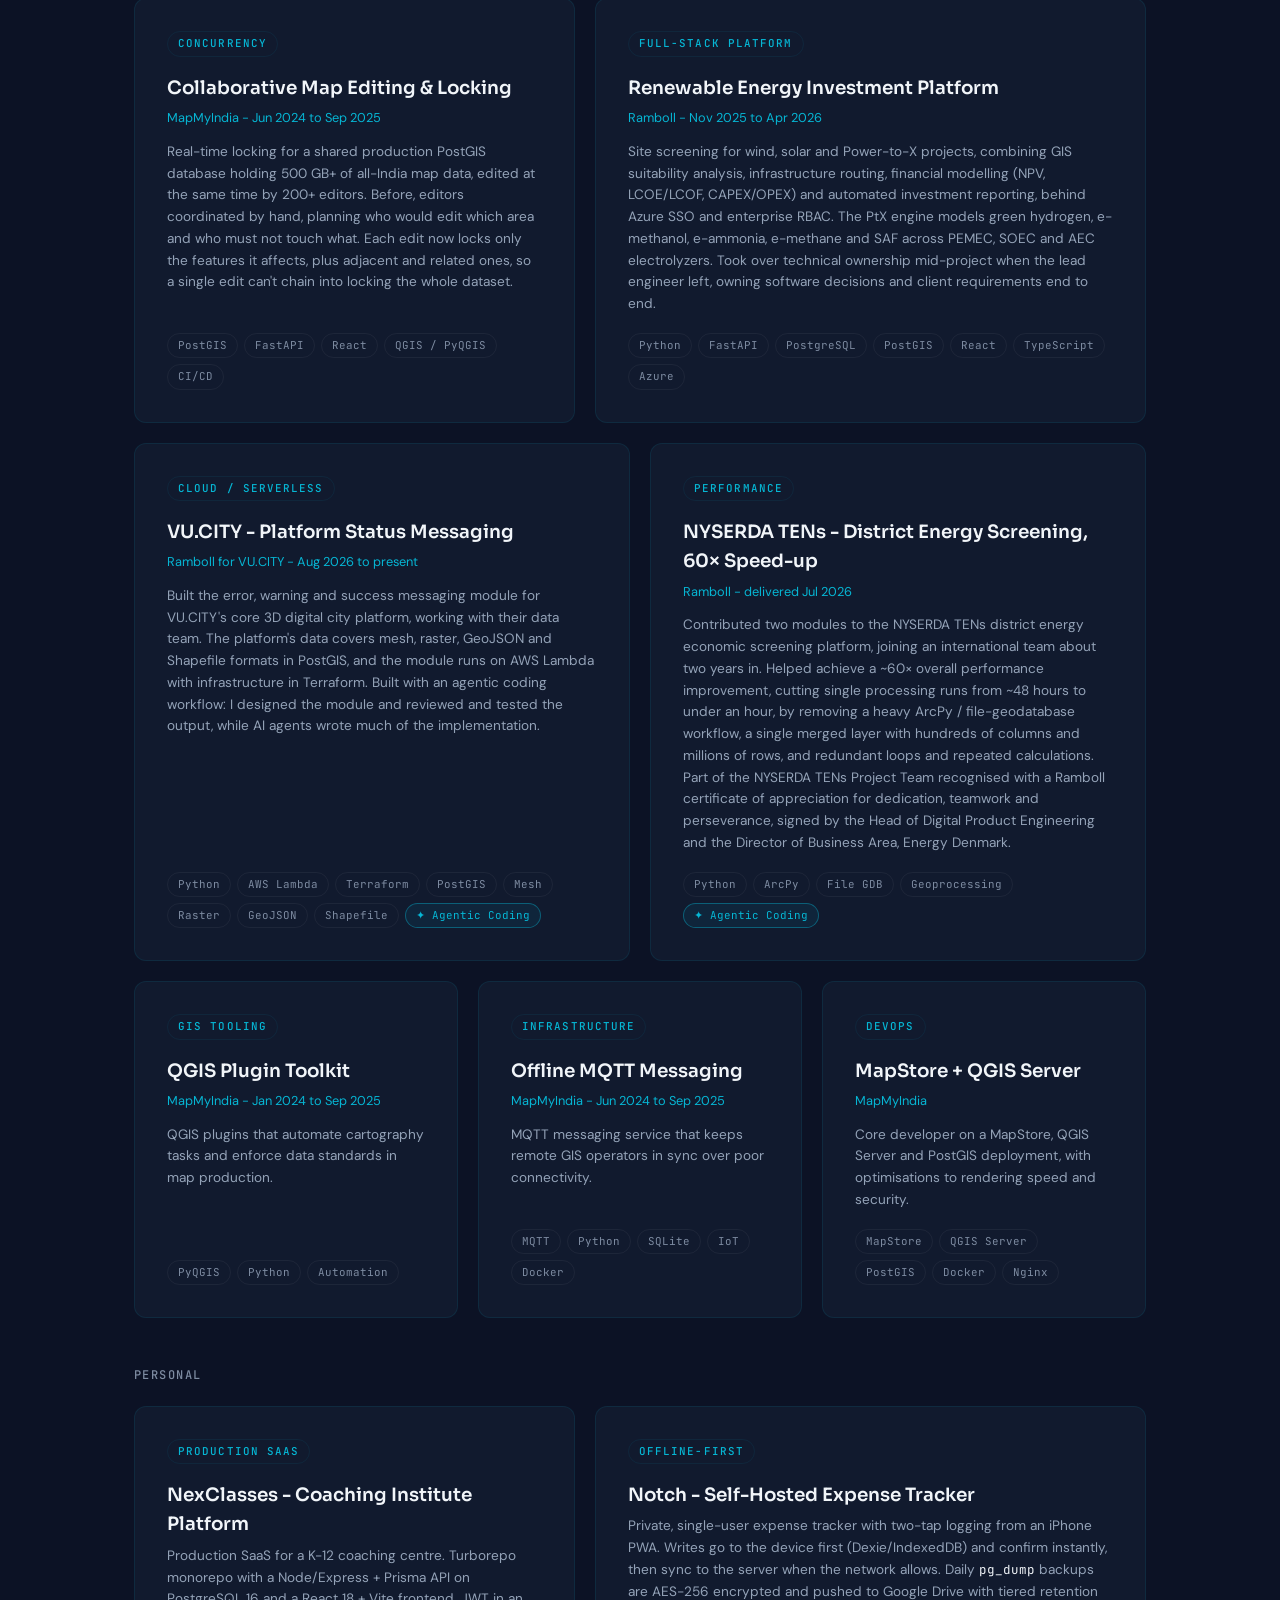
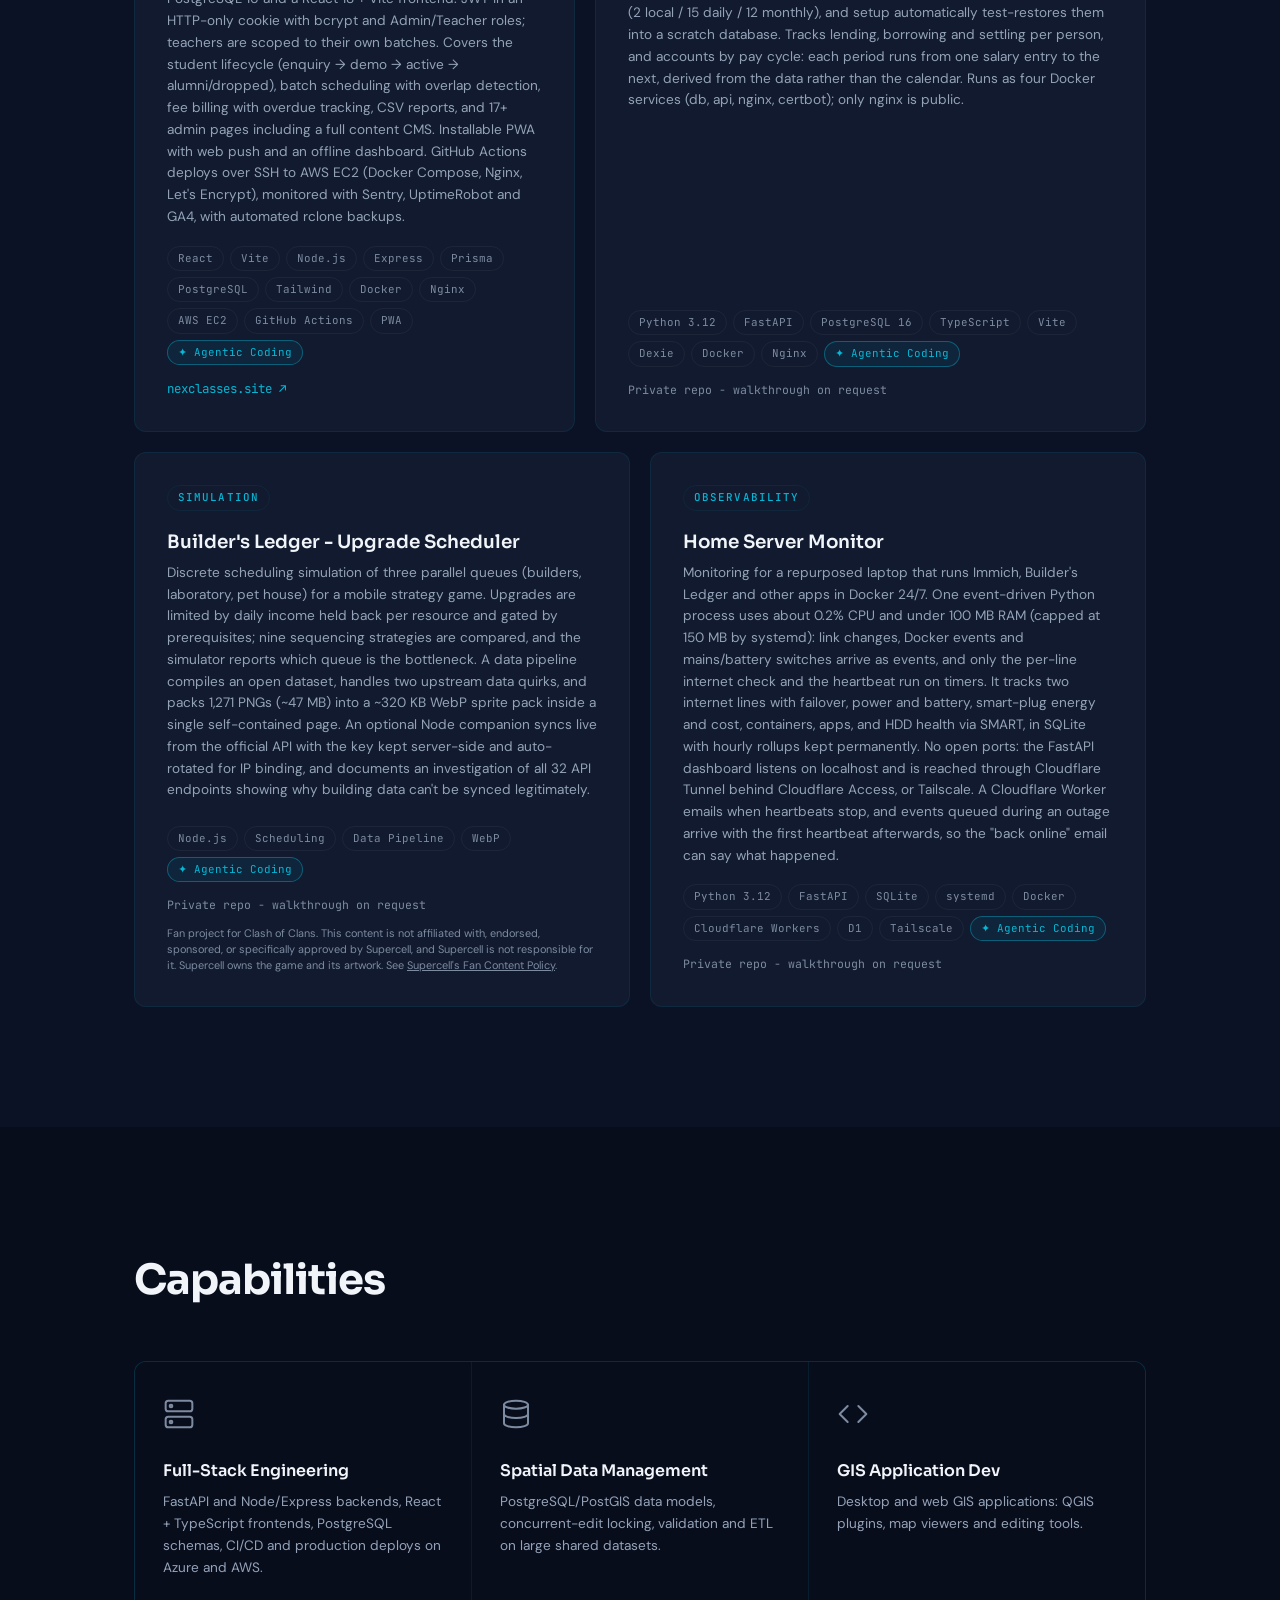
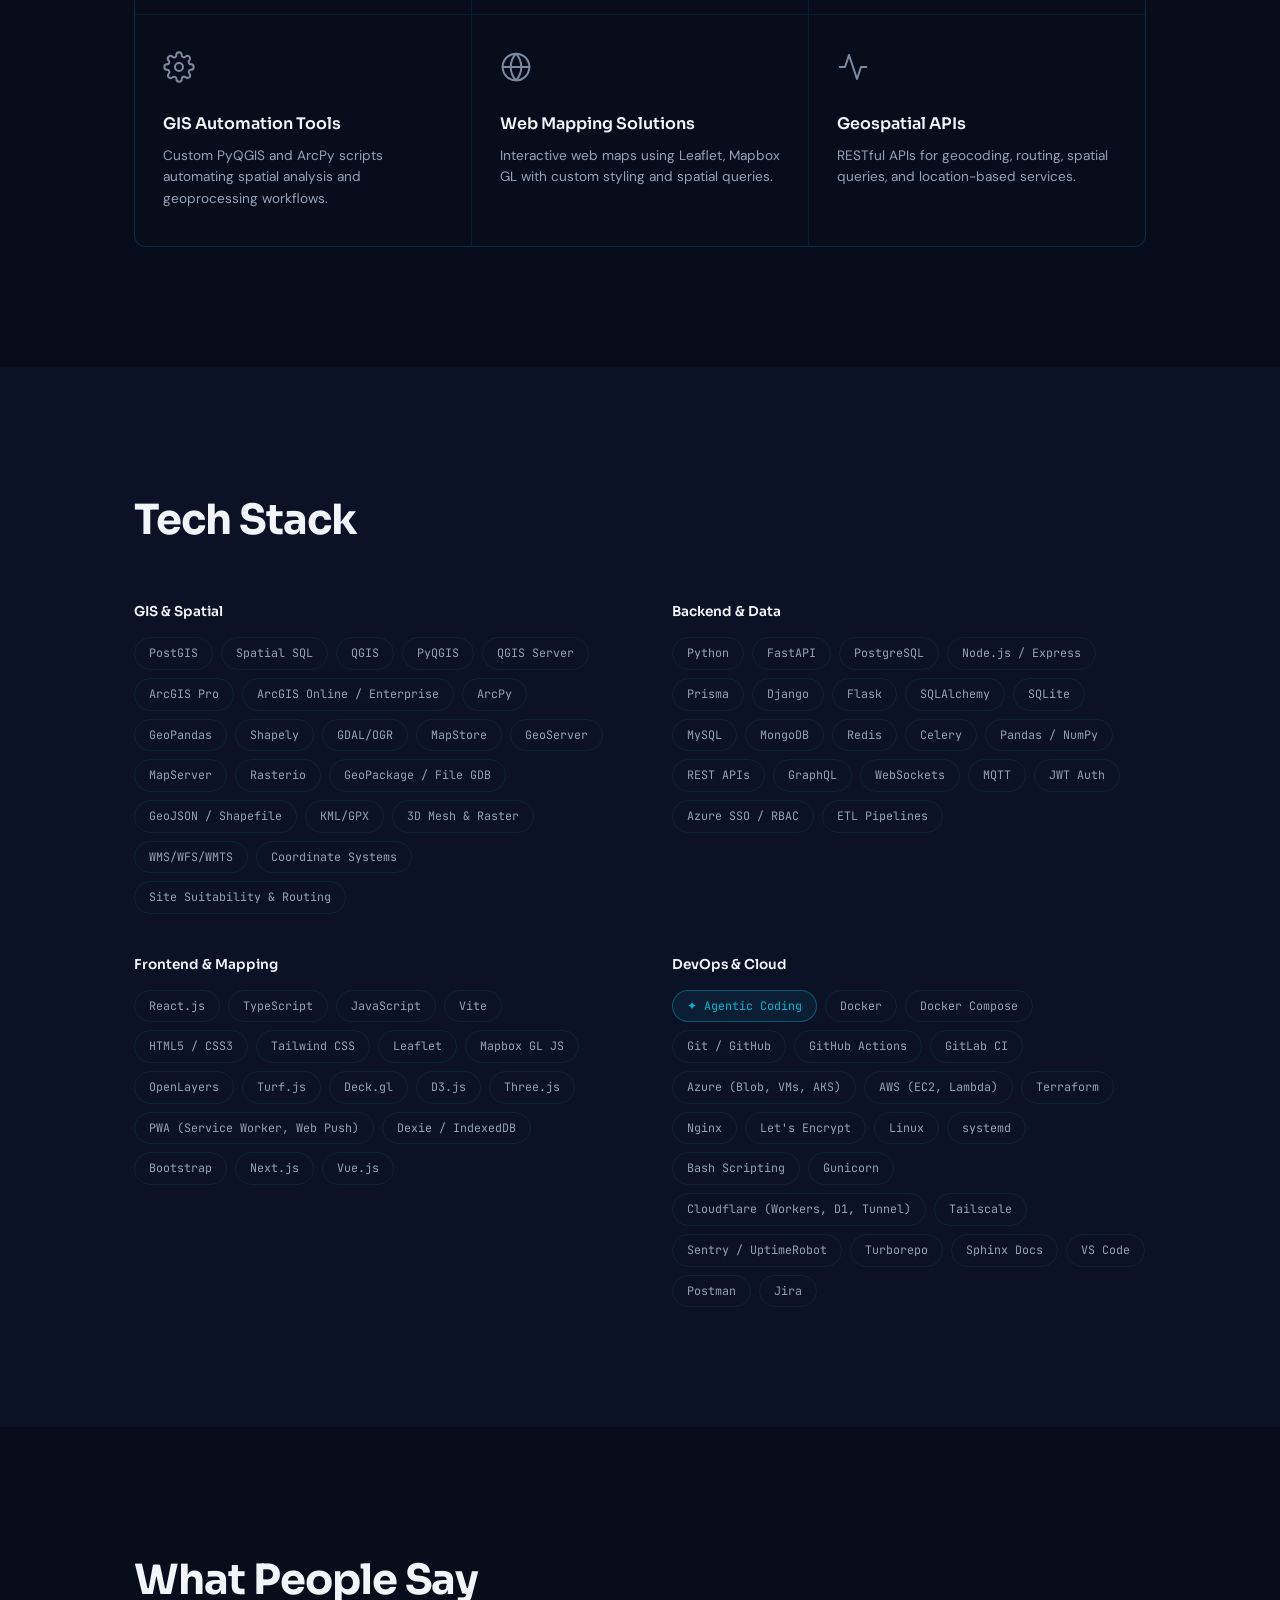
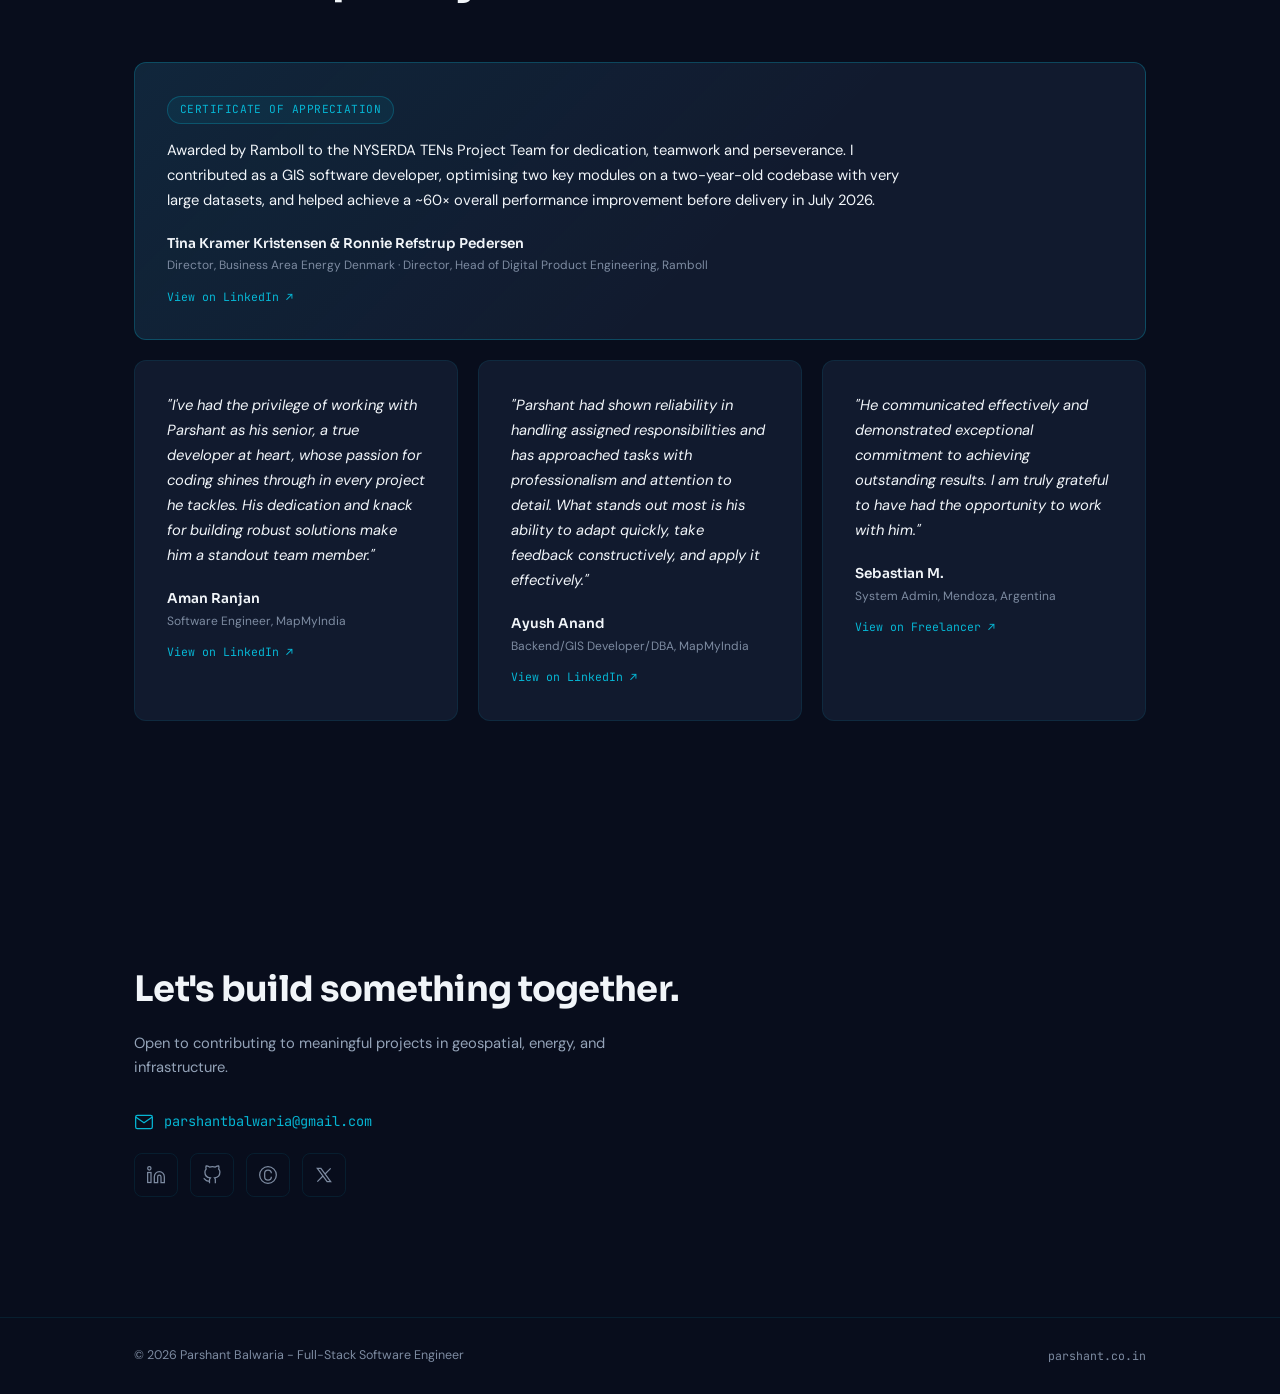
==== commit 63152904: "Name the NYSERDA TENs project in experience and project card Use the project name from the certifica" ====
--- a/index.html
+++ b/index.html
@@ -125,8 +125,7 @@
                         <h3 class="exp-role">Assistant Digital Product Engineer III</h3>
                         <p class="exp-company">Ramboll - Gurgaon</p>
                         <p class="exp-desc">Took over technical ownership of a renewable energy investment platform mid-project, after the lead engineer who set up the architecture left. Owned software decisions and client requirements end to end for wind, solar and Power-to-X site screening: GIS suitability analysis, infrastructure routing, financial modelling (NPV, LCOE/LCOF, CAPEX/OPEX) and automated investment reporting.</p>
-                        <!-- Client name is confidential: keep it as "district energy" in public copy. -->
-                        <p class="exp-desc">Contributed two modules to a district energy economic screening platform, delivered July 2026, and helped achieve a ~60&times; overall performance improvement on processing workflows, cutting single runs from ~48 hours to under an hour. Part of the NYSERDA TENs project team recognised by Ramboll with a certificate of appreciation.</p>
+                        <p class="exp-desc">Contributed two modules to the NYSERDA TENs district energy economic screening platform, delivered July 2026, and helped achieve a ~60&times; overall performance improvement on processing workflows, cutting single runs from ~48 hours to under an hour. Part of the project team recognised by Ramboll with a certificate of appreciation.</p>
                         <p class="exp-desc">Since Aug 2026, working with VU.CITY's data team on their core 3D digital city platform: built the platform's error, warning and success messaging module on AWS (Lambda, Terraform), Python and PostGIS, using an agentic coding workflow.</p>
                         <p class="exp-desc">Migrated geospatial pipelines from ArcGIS/ArcPy file geodatabases to GeoPandas/GeoPackage, and integrated ArcGIS Pro, Online and Enterprise with backend APIs and dashboards.</p>
                     </div>
@@ -229,9 +228,9 @@
                     </article>
                     <article class="proj-card" data-reveal>
                         <span class="proj-tag">Performance</span>
-                        <h4 class="proj-name">District Energy Screening - 60&times; Speed-up</h4>
+                        <h4 class="proj-name">NYSERDA TENs - District Energy Screening, 60&times; Speed-up</h4>
                         <p class="proj-company">Ramboll - delivered Jul 2026</p>
-                        <p class="proj-desc">Contributed two modules to a district energy economic screening platform, joining an international team about two years in. Helped achieve a ~60&times; overall performance improvement, cutting single processing runs from ~48 hours to under an hour, by removing a heavy ArcPy / file-geodatabase workflow, a single merged layer with hundreds of columns and millions of rows, and redundant loops and repeated calculations. Part of the project team recognised with a Ramboll certificate of appreciation for dedication, teamwork and perseverance, signed by the Head of Digital Product Engineering and the Director of Business Area, Energy Denmark.</p>
+                        <p class="proj-desc">Contributed two modules to the NYSERDA TENs district energy economic screening platform, joining an international team about two years in. Helped achieve a ~60&times; overall performance improvement, cutting single processing runs from ~48 hours to under an hour, by removing a heavy ArcPy / file-geodatabase workflow, a single merged layer with hundreds of columns and millions of rows, and redundant loops and repeated calculations. Part of the NYSERDA TENs Project Team recognised with a Ramboll certificate of appreciation for dedication, teamwork and perseverance, signed by the Head of Digital Product Engineering and the Director of Business Area, Energy Denmark.</p>
                         <div class="proj-stack"><span>Python</span><span>ArcPy</span><span>File GDB</span><span>Geoprocessing</span><span class="chip-ai">Agentic Coding</span></div>
                     </article>
                 </div>
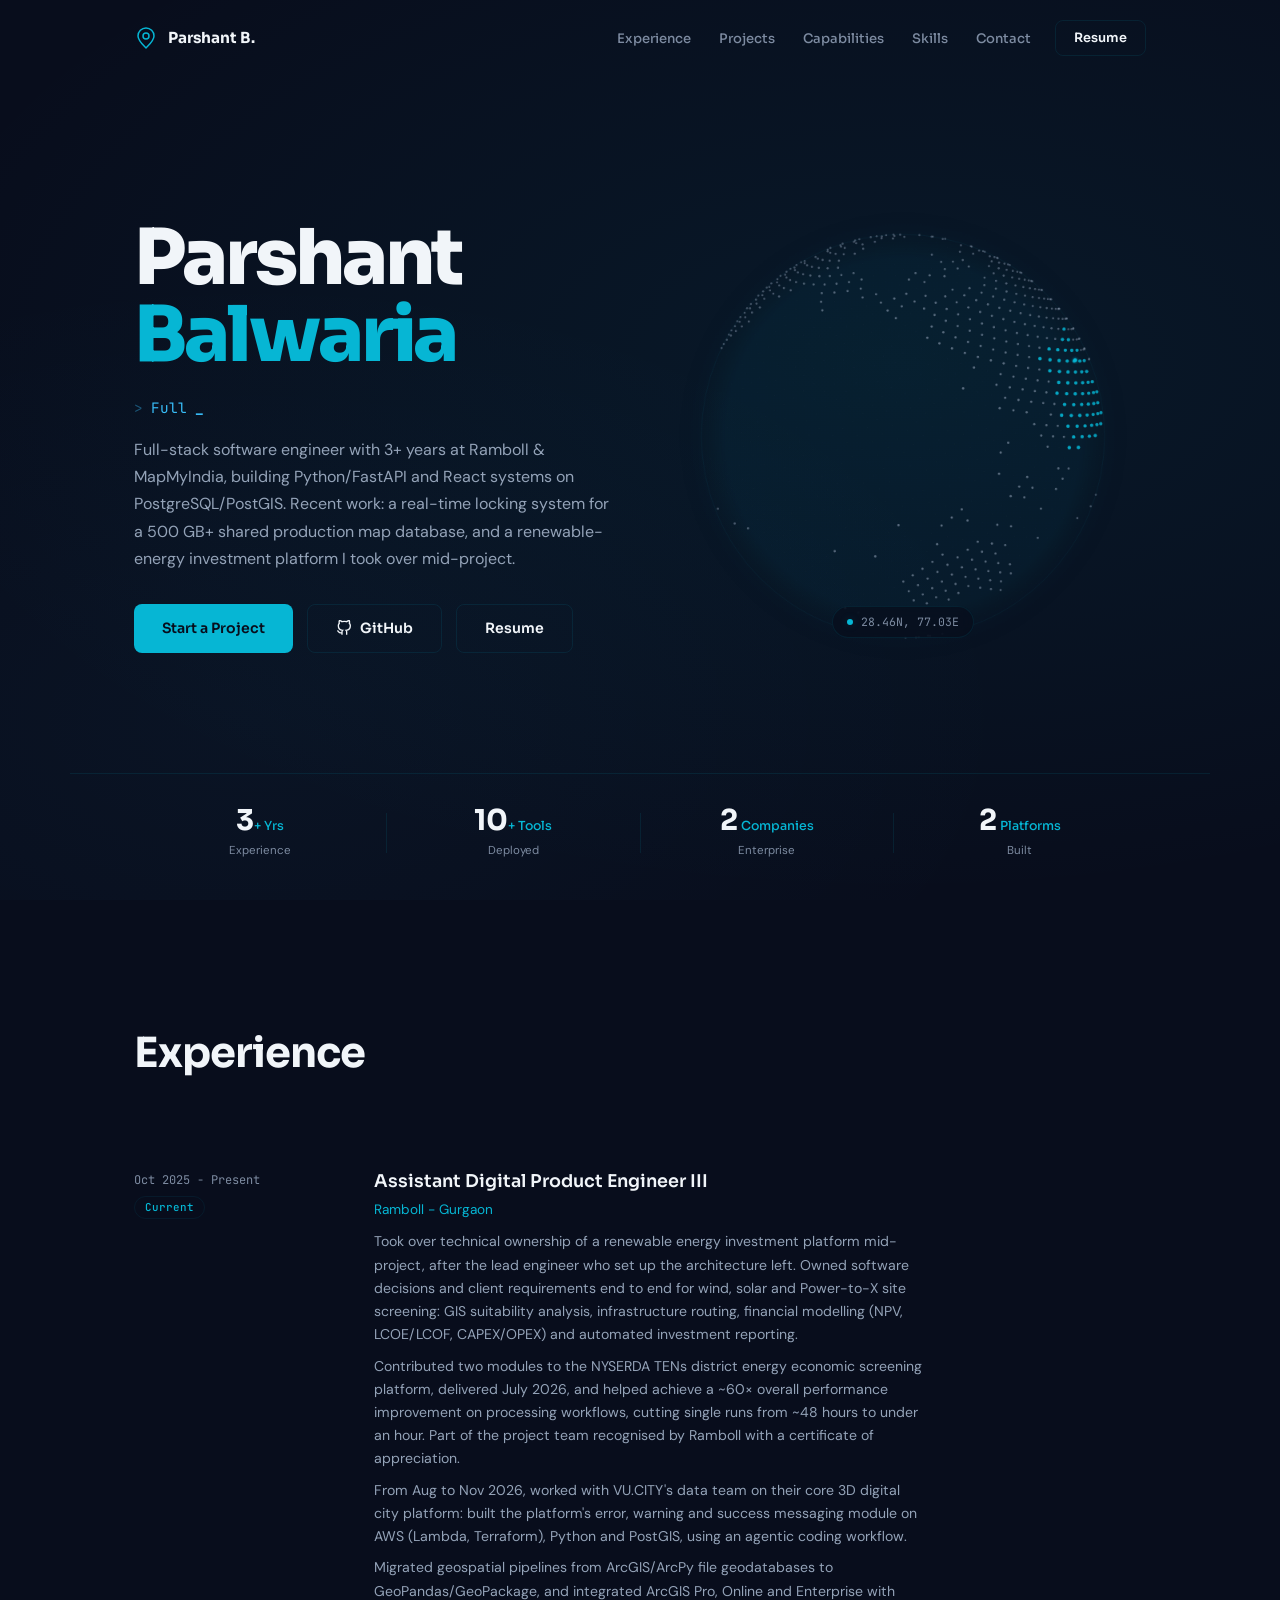
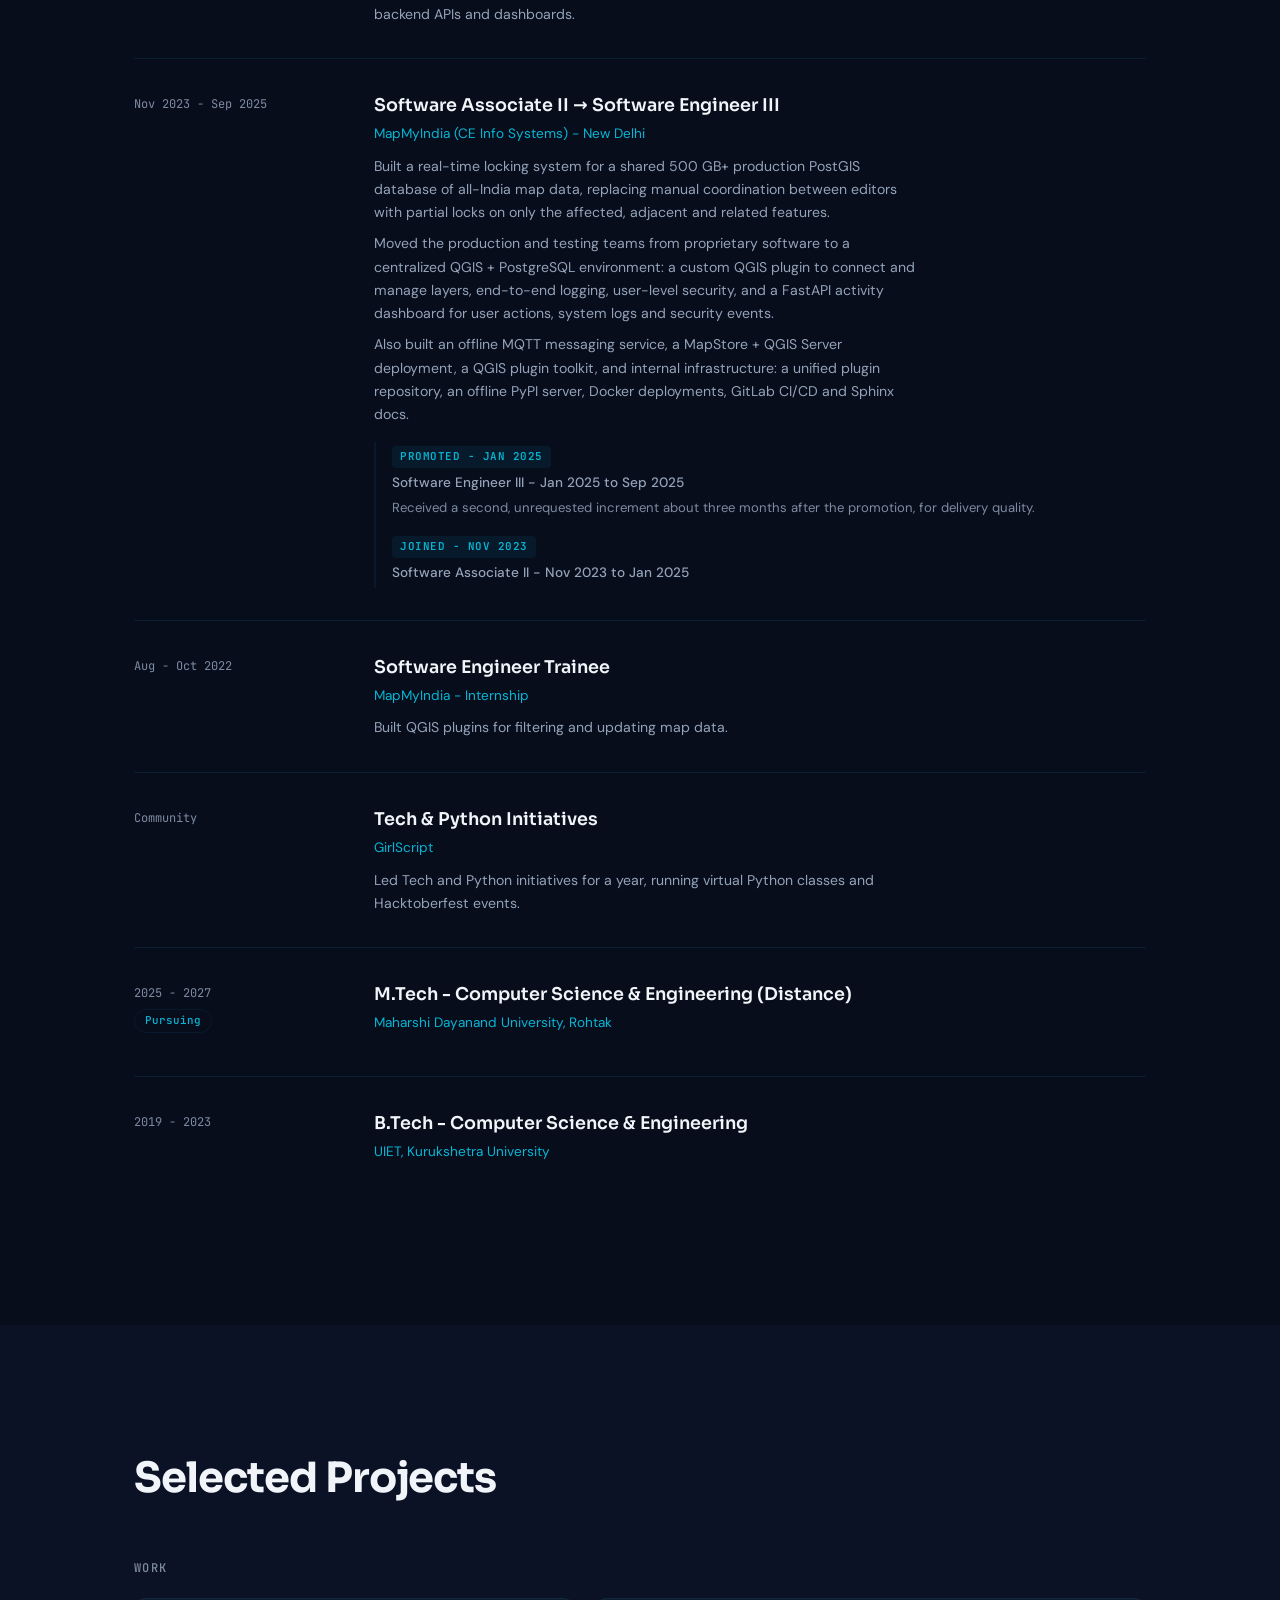
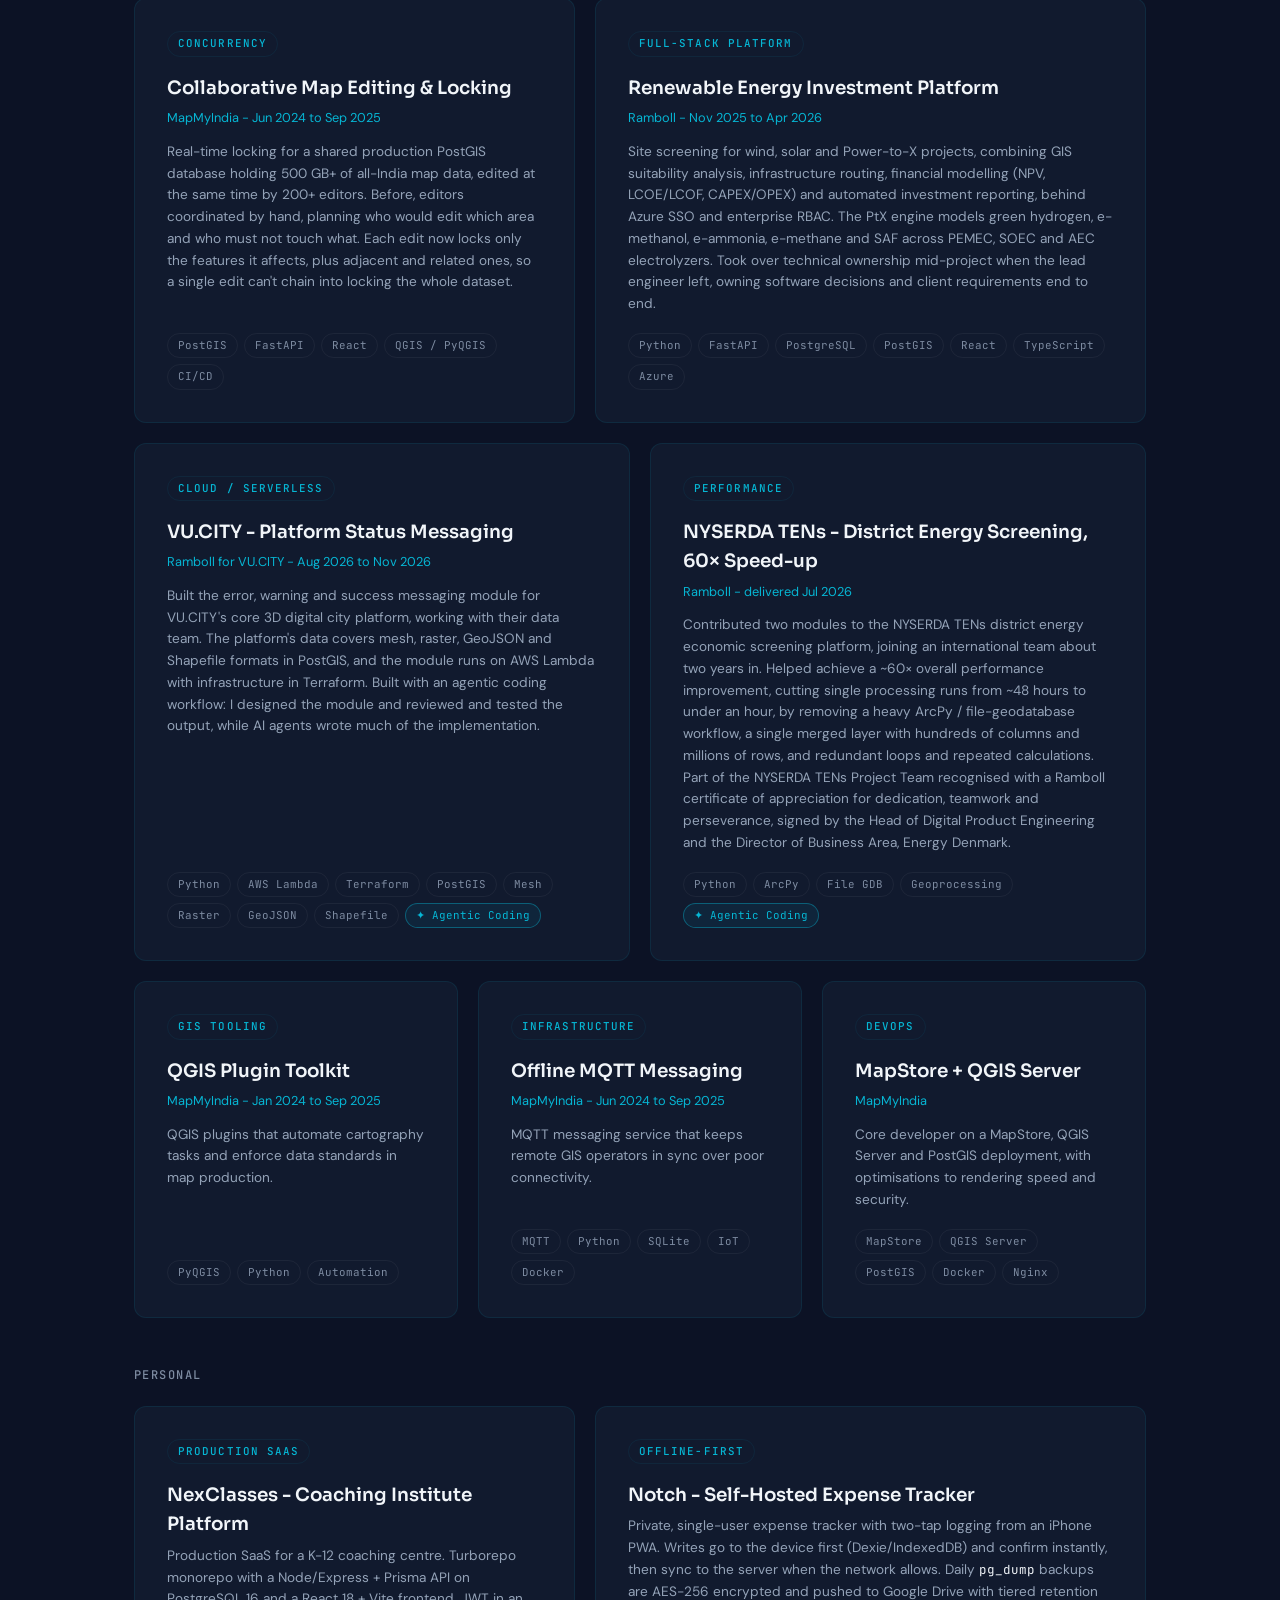
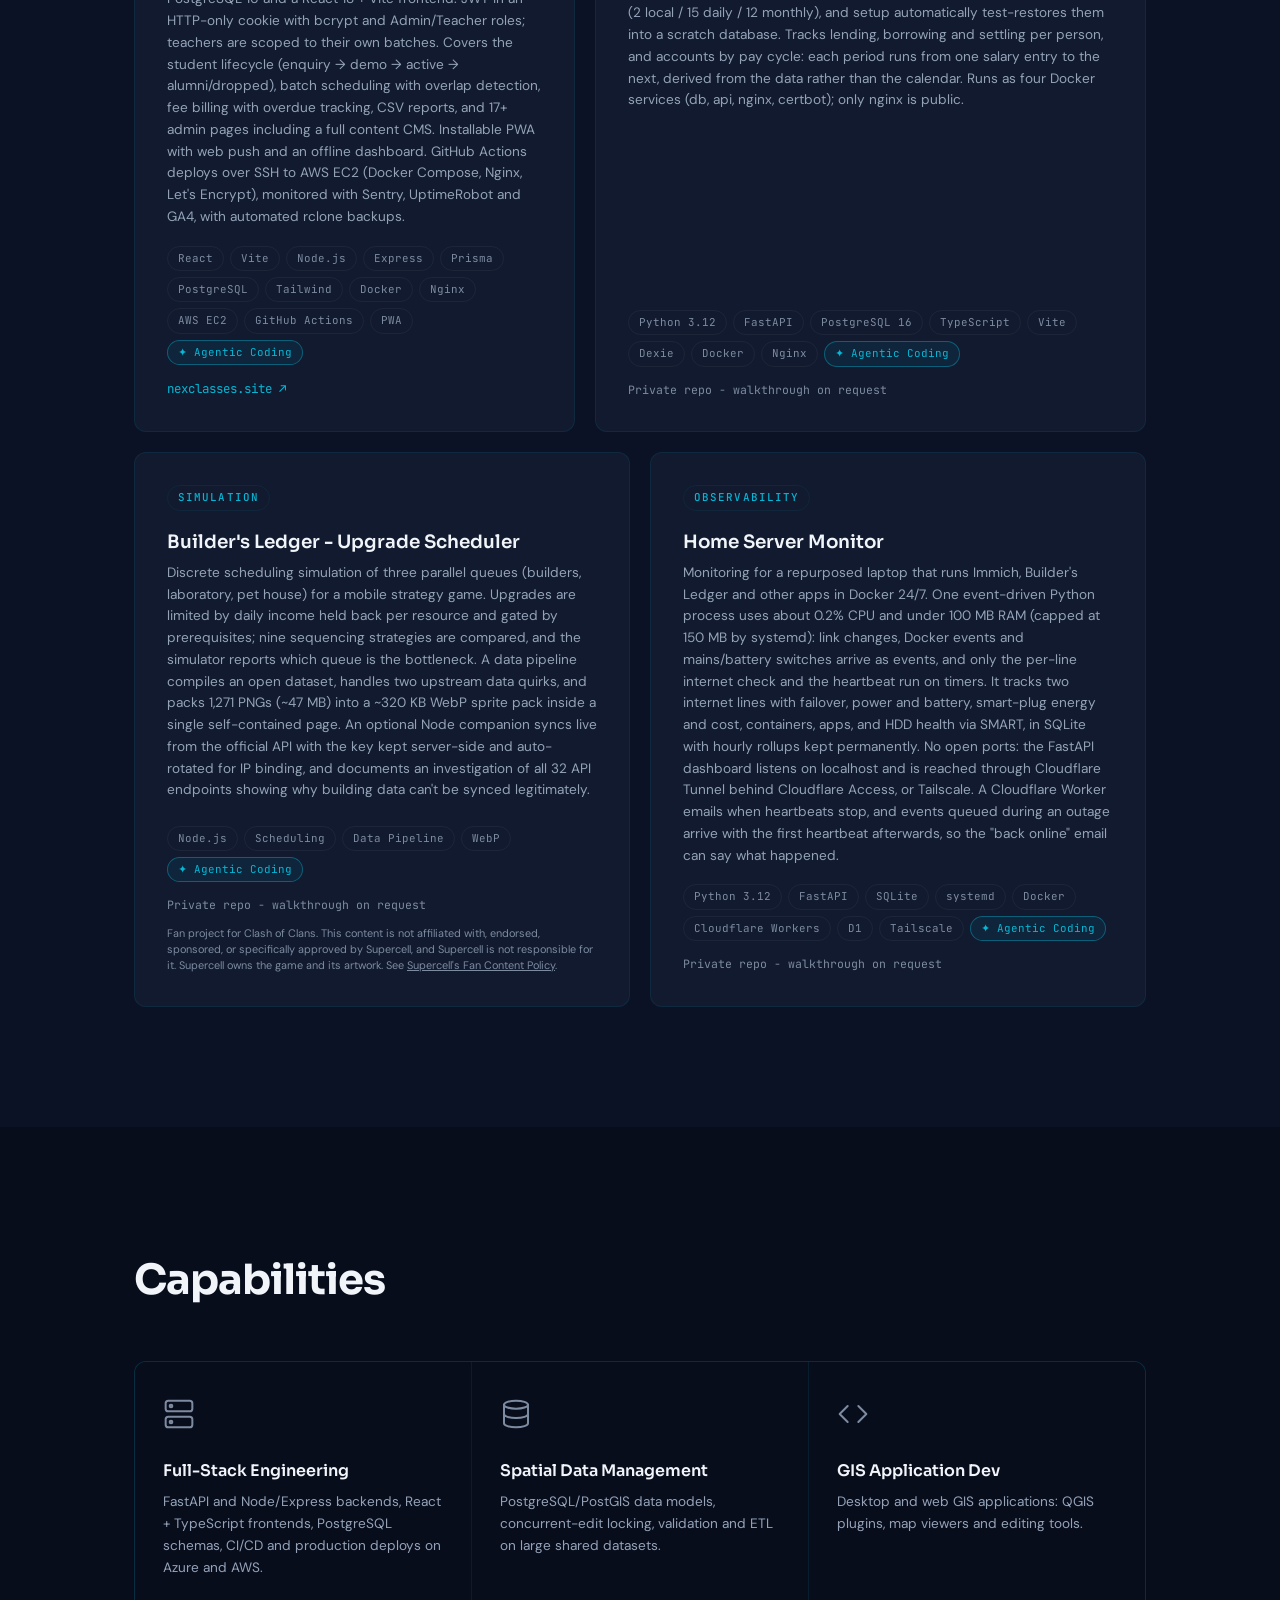
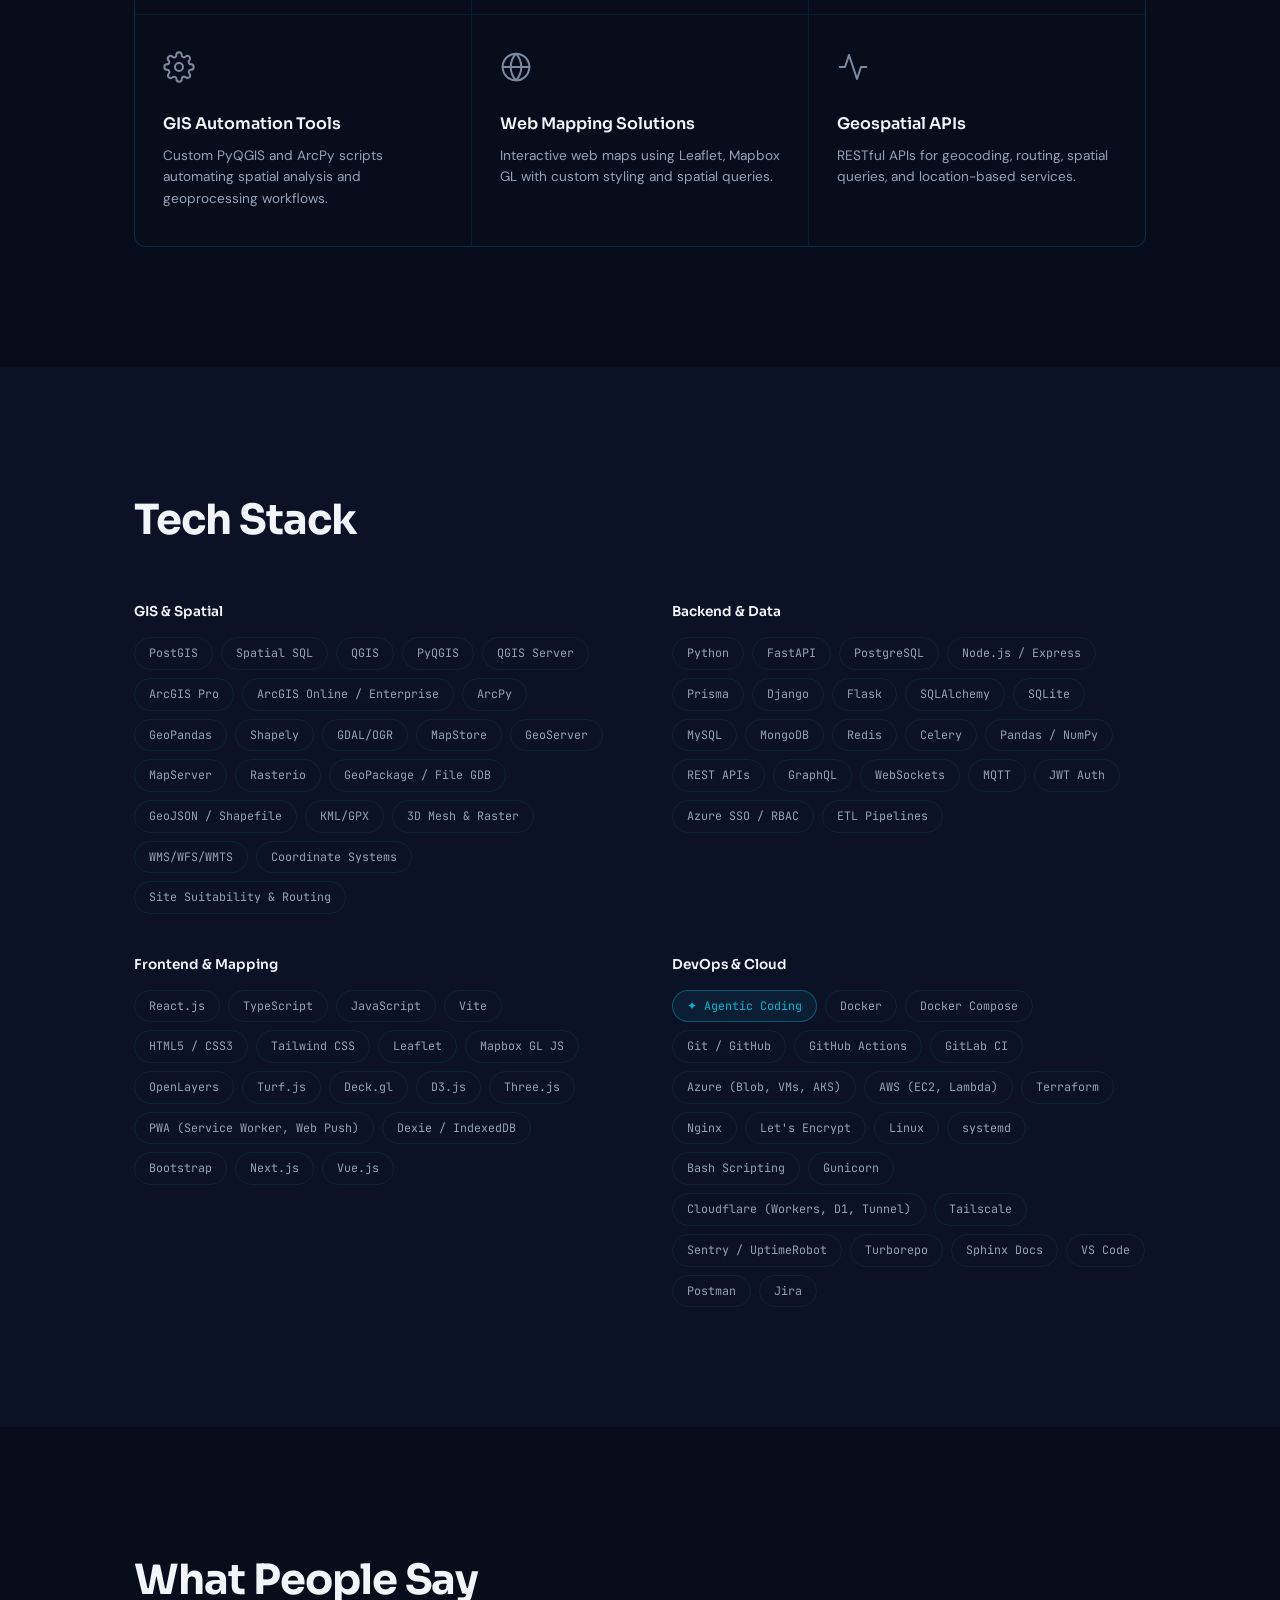
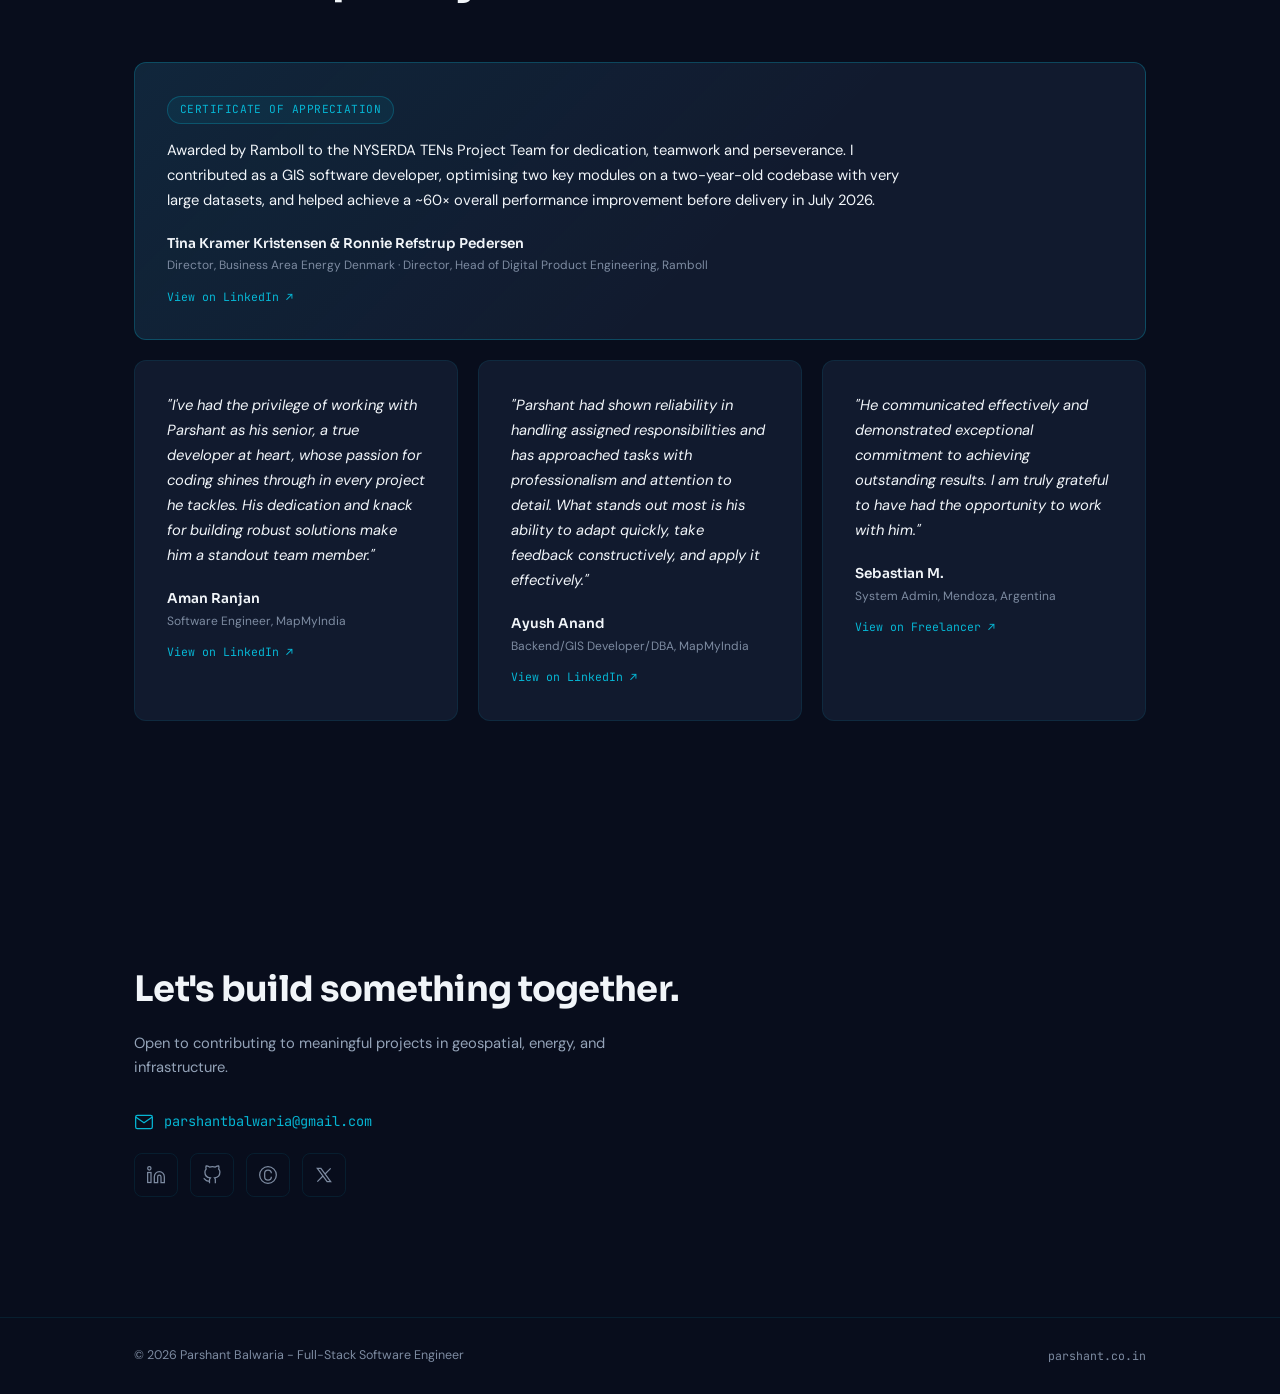
==== commit 1f0bdb77: "Mark VU.CITY work as ended Nov 2026; add project links to resume Site and resume now date the VU.CIT" ====
--- a/index.html
+++ b/index.html
@@ -126,7 +126,7 @@
                         <p class="exp-company">Ramboll - Gurgaon</p>
                         <p class="exp-desc">Took over technical ownership of a renewable energy investment platform mid-project, after the lead engineer who set up the architecture left. Owned software decisions and client requirements end to end for wind, solar and Power-to-X site screening: GIS suitability analysis, infrastructure routing, financial modelling (NPV, LCOE/LCOF, CAPEX/OPEX) and automated investment reporting.</p>
                         <p class="exp-desc">Contributed two modules to the NYSERDA TENs district energy economic screening platform, delivered July 2026, and helped achieve a ~60&times; overall performance improvement on processing workflows, cutting single runs from ~48 hours to under an hour. Part of the project team recognised by Ramboll with a certificate of appreciation.</p>
-                        <p class="exp-desc">Since Aug 2026, working with VU.CITY's data team on their core 3D digital city platform: built the platform's error, warning and success messaging module on AWS (Lambda, Terraform), Python and PostGIS, using an agentic coding workflow.</p>
+                        <p class="exp-desc">From Aug to Nov 2026, worked with VU.CITY's data team on their core 3D digital city platform: built the platform's error, warning and success messaging module on AWS (Lambda, Terraform), Python and PostGIS, using an agentic coding workflow.</p>
                         <p class="exp-desc">Migrated geospatial pipelines from ArcGIS/ArcPy file geodatabases to GeoPandas/GeoPackage, and integrated ArcGIS Pro, Online and Enterprise with backend APIs and dashboards.</p>
                     </div>
                 </article>
@@ -222,7 +222,7 @@
                     <article class="proj-card" data-reveal>
                         <span class="proj-tag">Cloud / Serverless</span>
                         <h4 class="proj-name">VU.CITY - Platform Status Messaging</h4>
-                        <p class="proj-company">Ramboll for VU.CITY - Aug 2026 to present</p>
+                        <p class="proj-company">Ramboll for VU.CITY - Aug 2026 to Nov 2026</p>
                         <p class="proj-desc">Built the error, warning and success messaging module for VU.CITY's core 3D digital city platform, working with their data team. The platform's data covers mesh, raster, GeoJSON and Shapefile formats in PostGIS, and the module runs on AWS Lambda with infrastructure in Terraform. Built with an agentic coding workflow: I designed the module and reviewed and tested the output, while AI agents wrote much of the implementation.</p>
                         <div class="proj-stack"><span>Python</span><span>AWS Lambda</span><span>Terraform</span><span>PostGIS</span><span>Mesh</span><span>Raster</span><span>GeoJSON</span><span>Shapefile</span><span class="chip-ai">Agentic Coding</span></div>
                     </article>
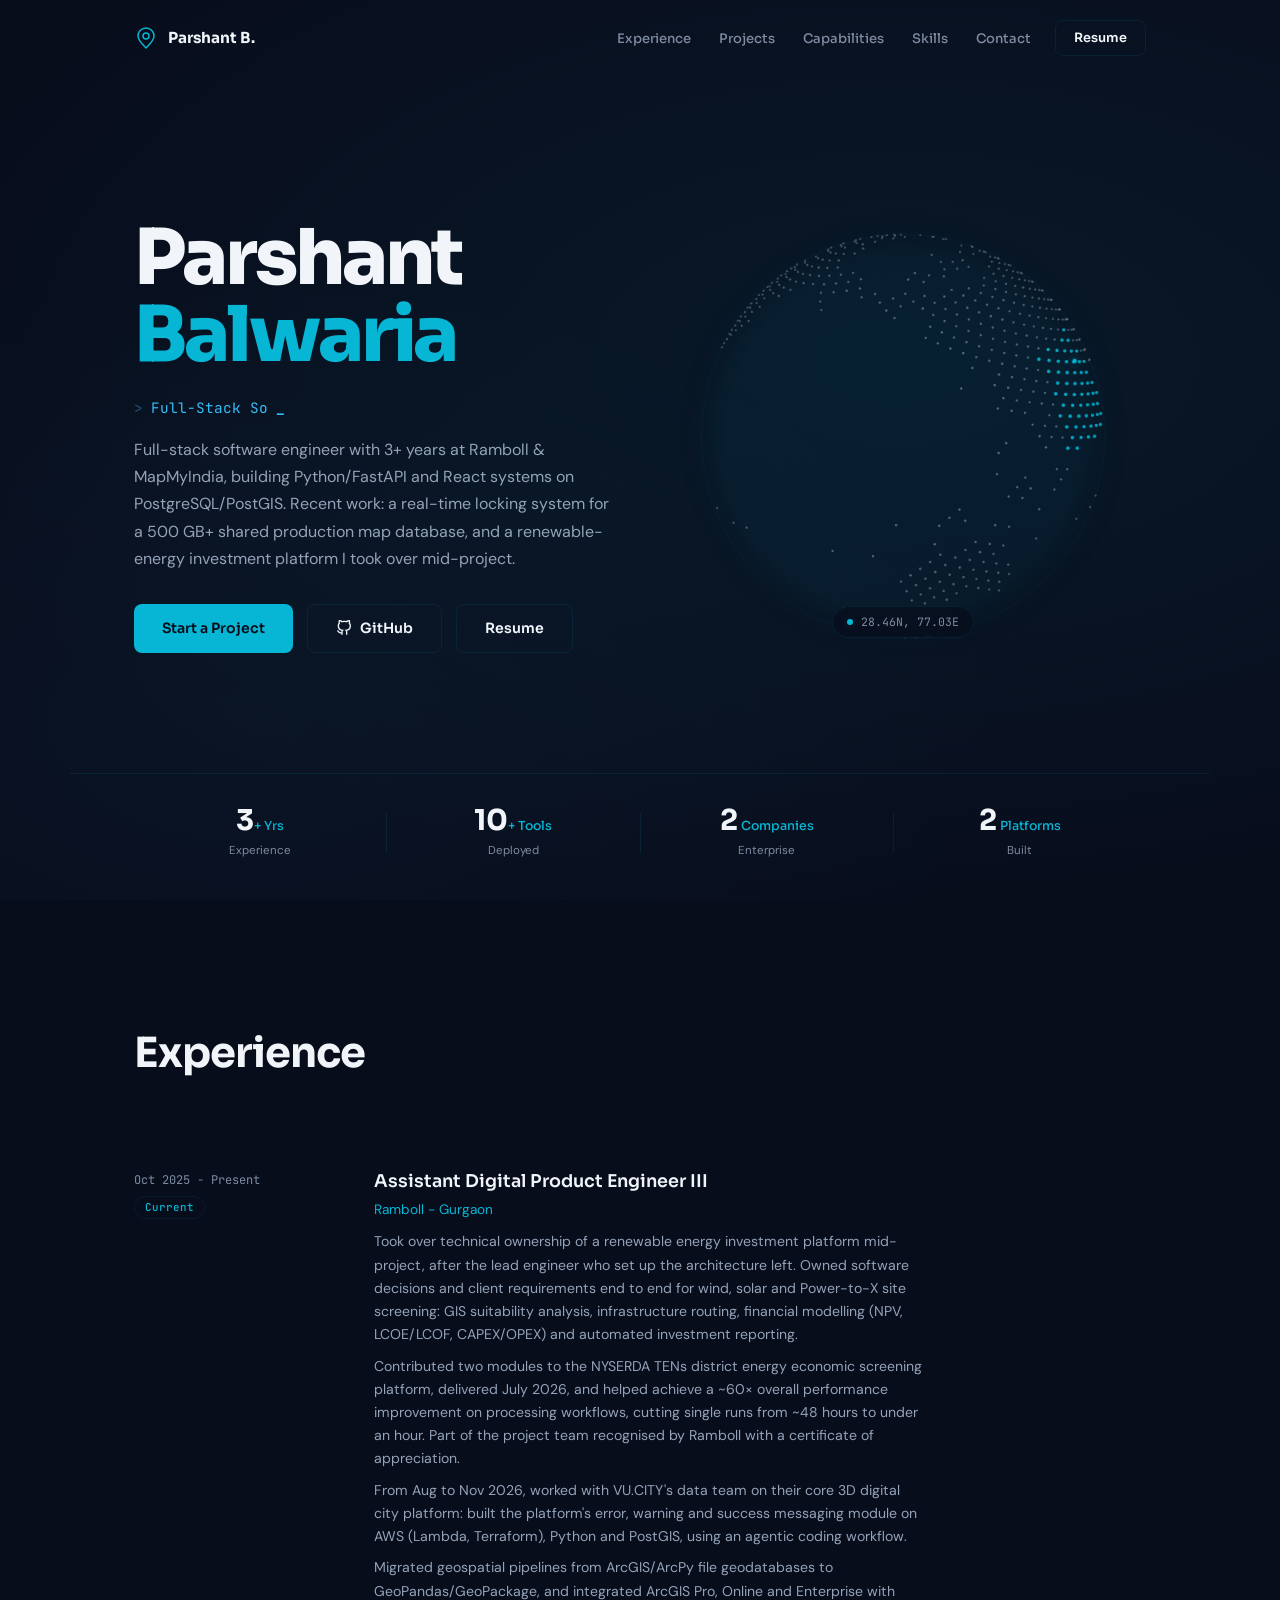
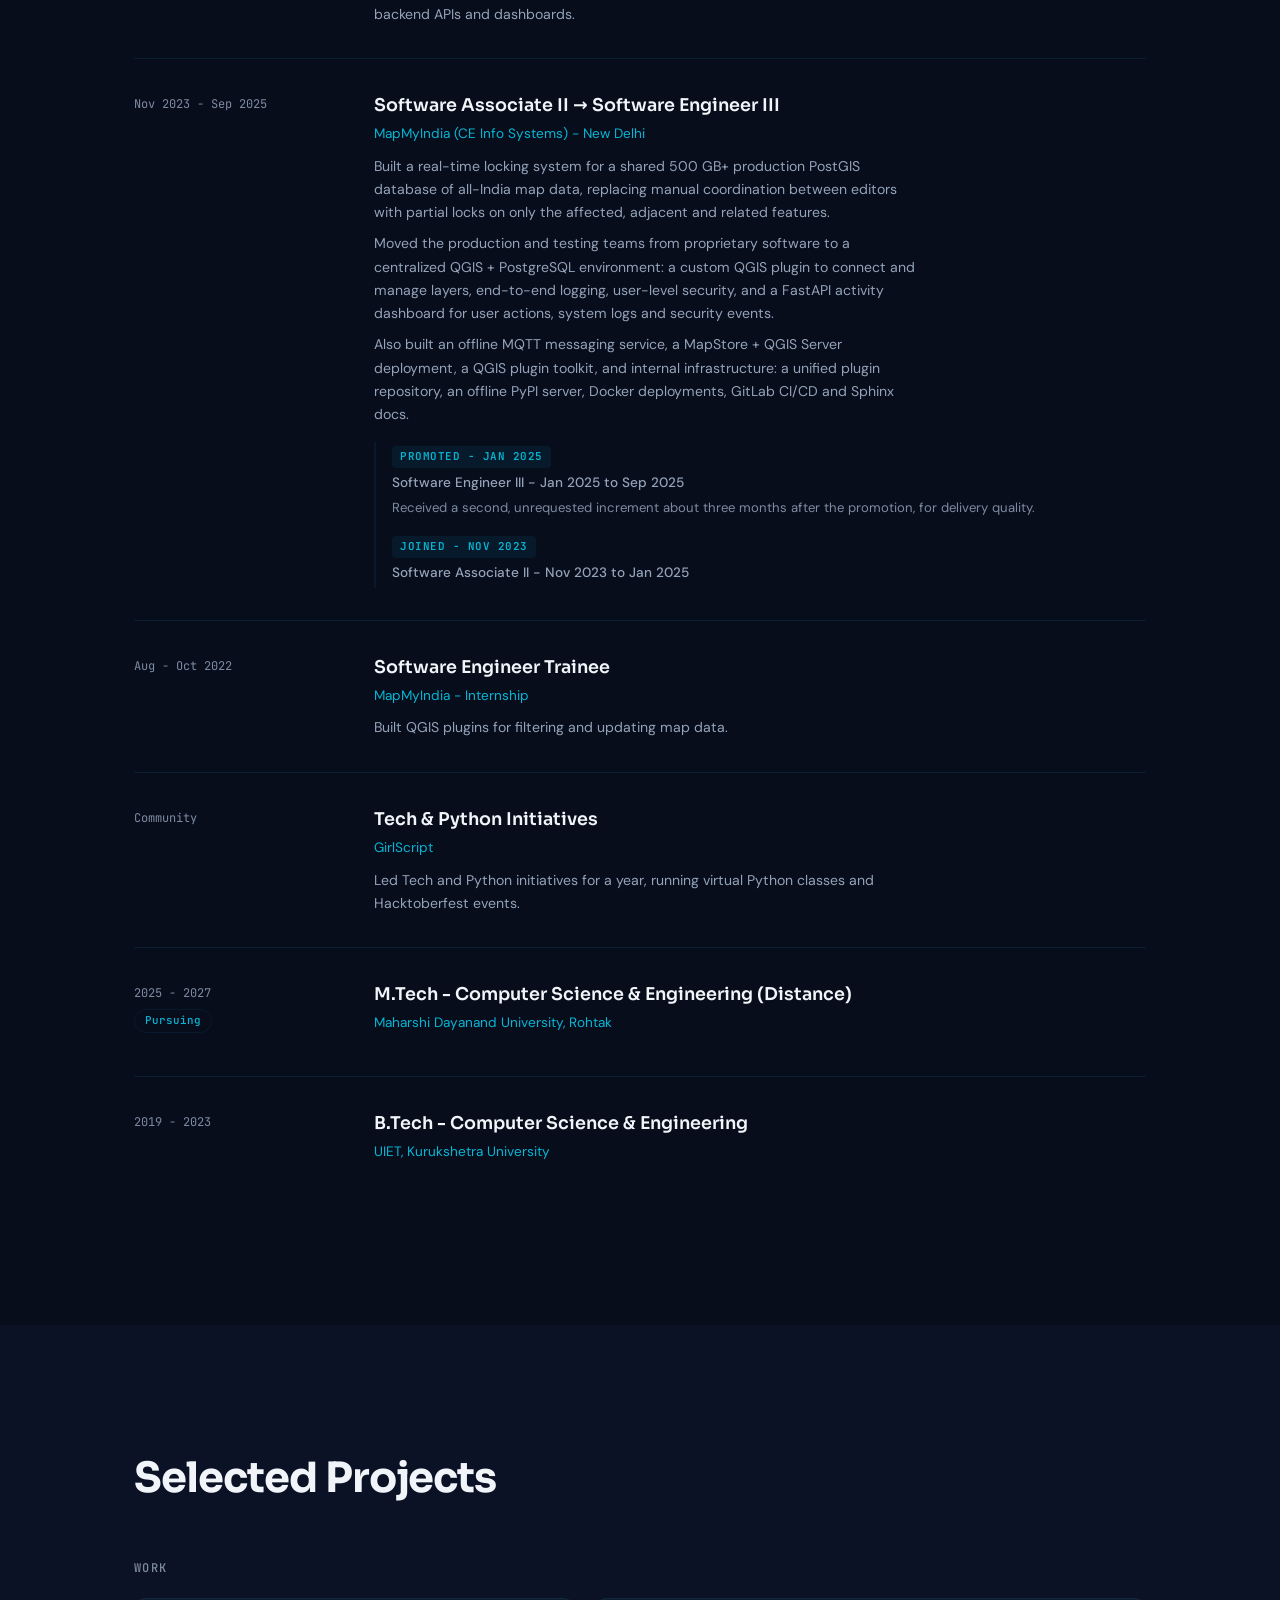
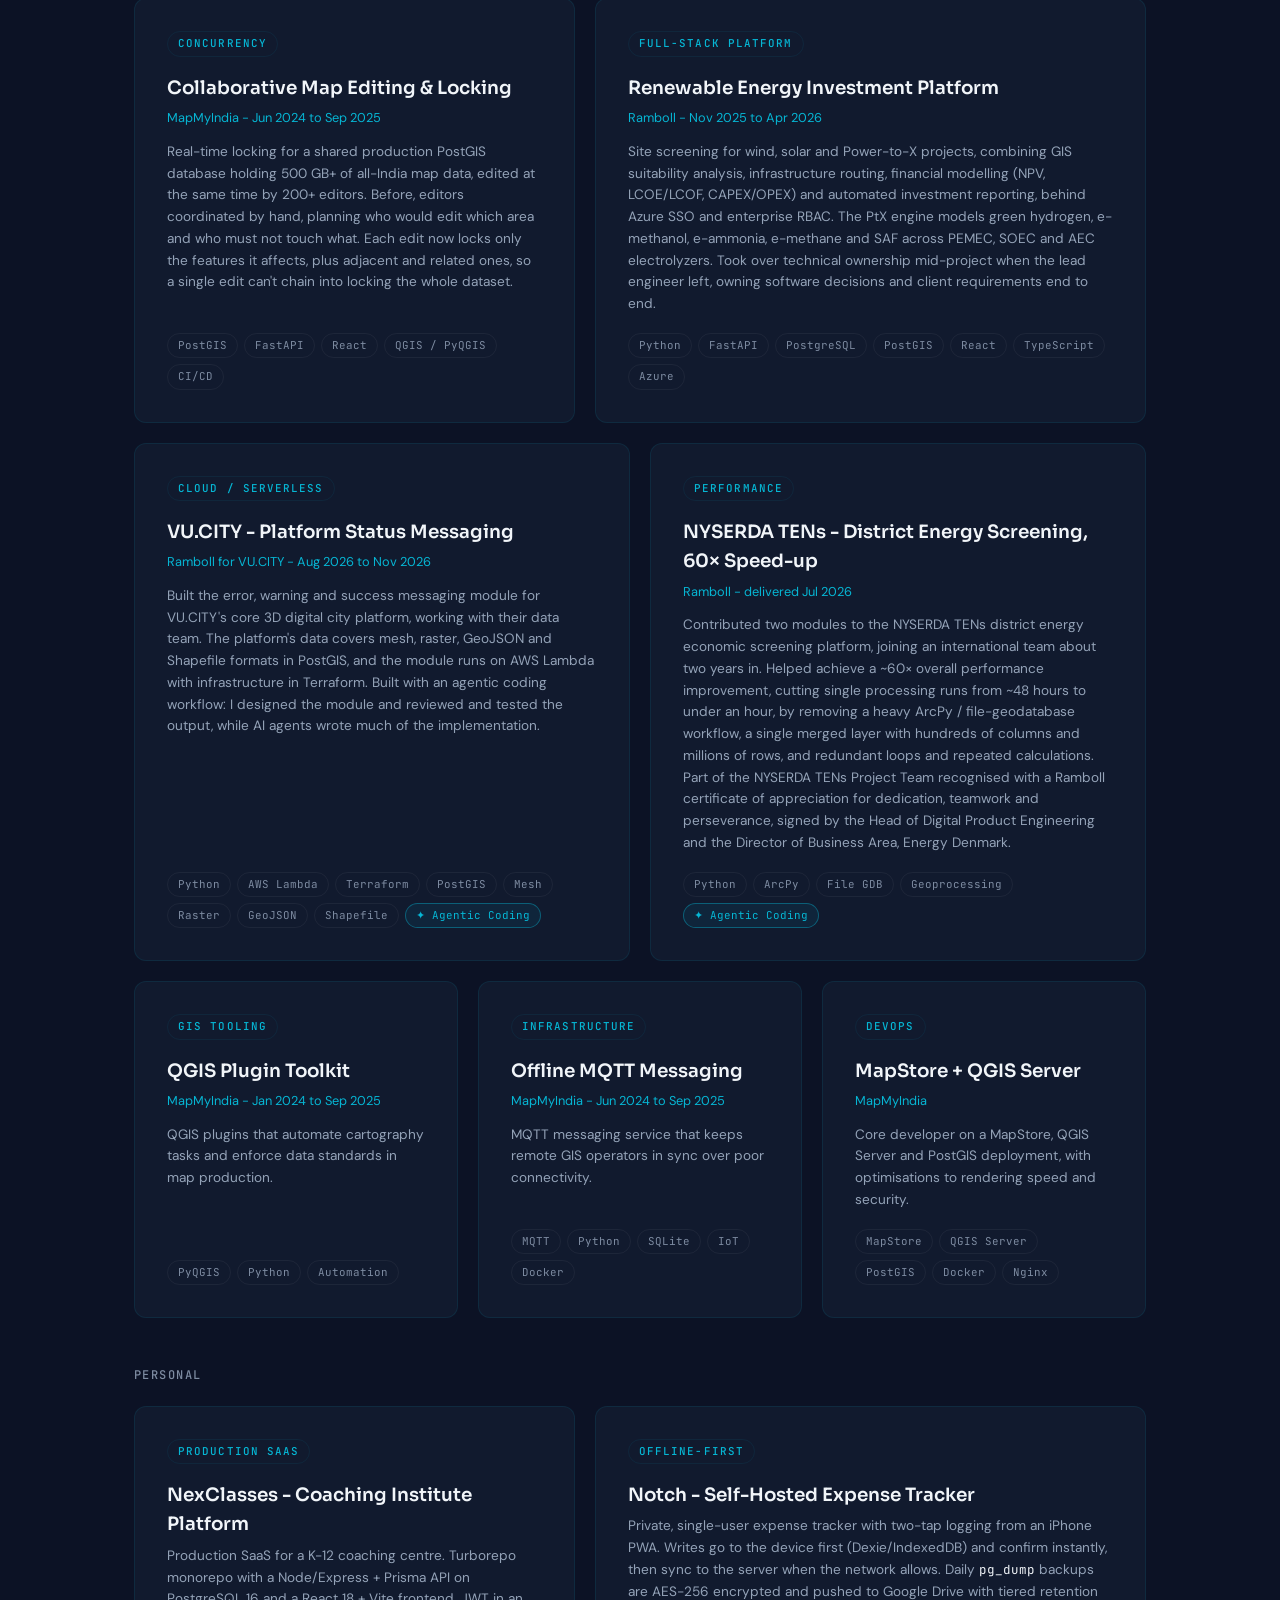
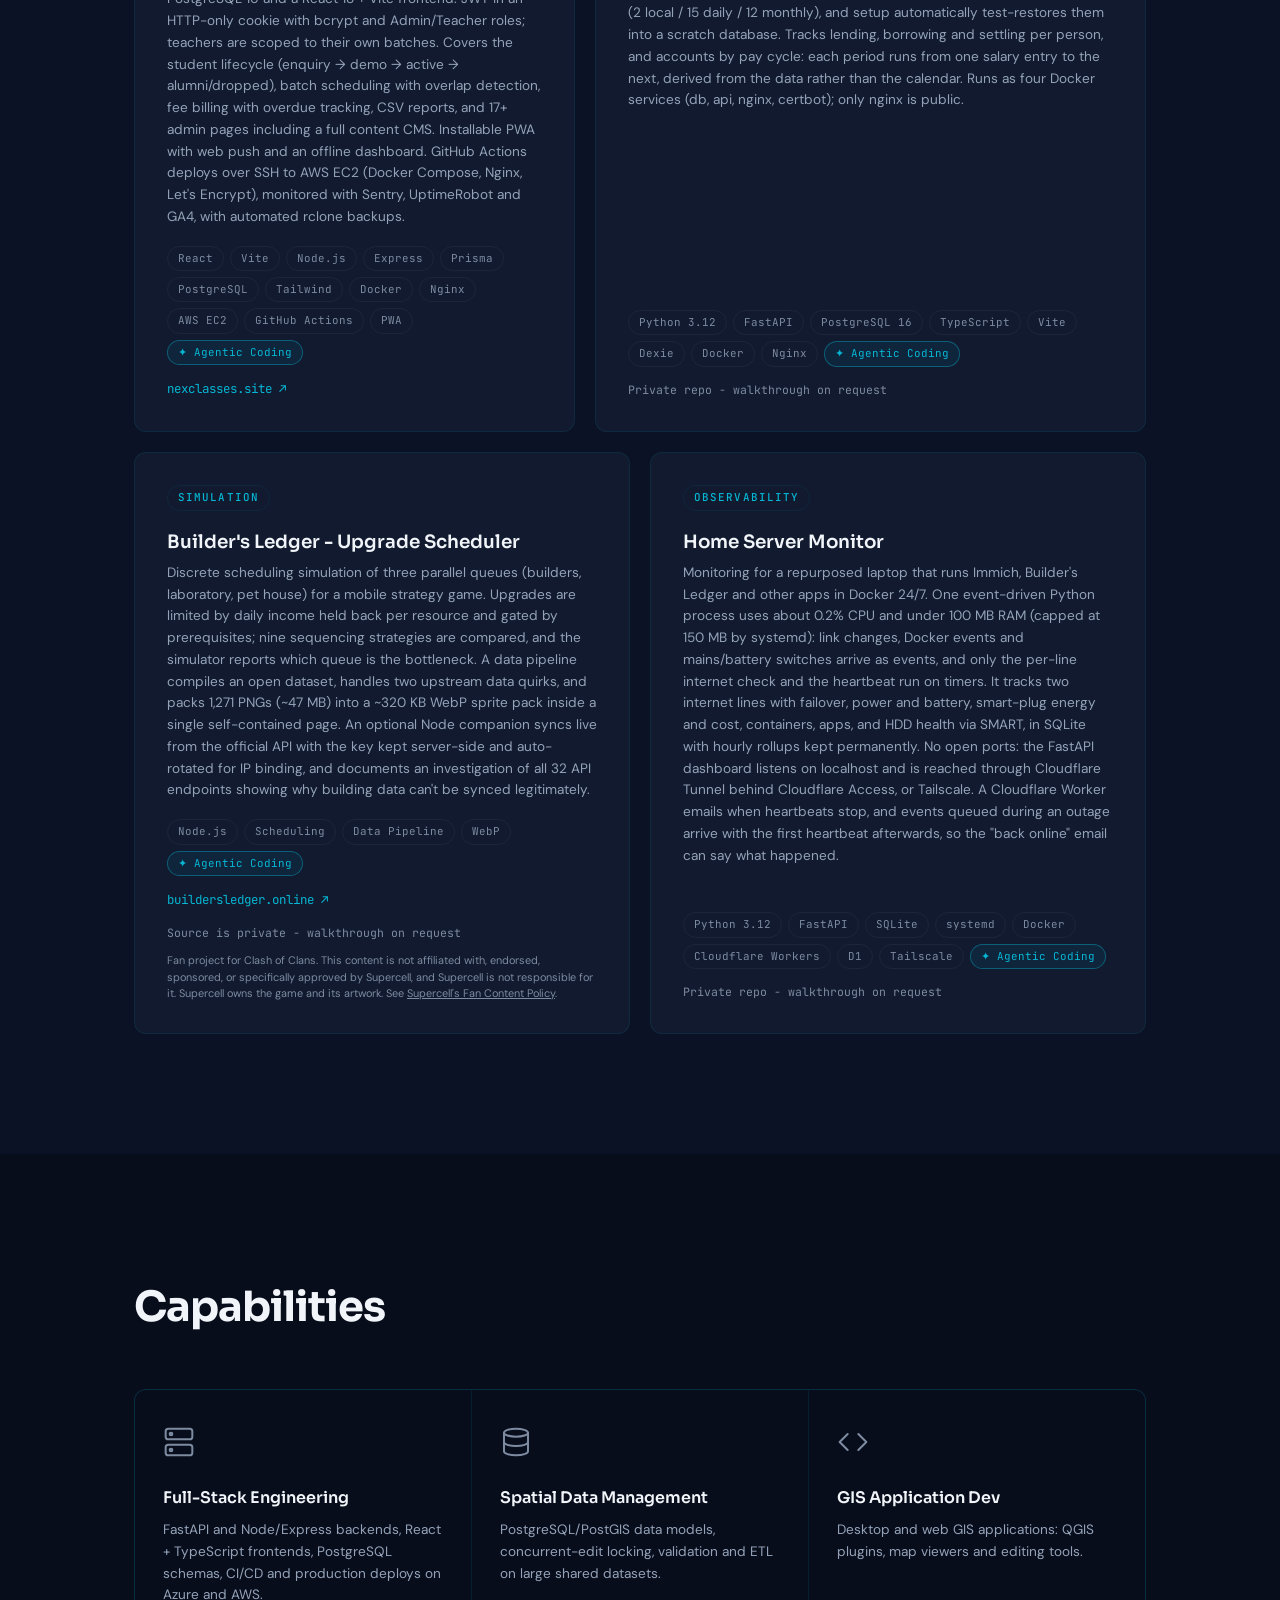
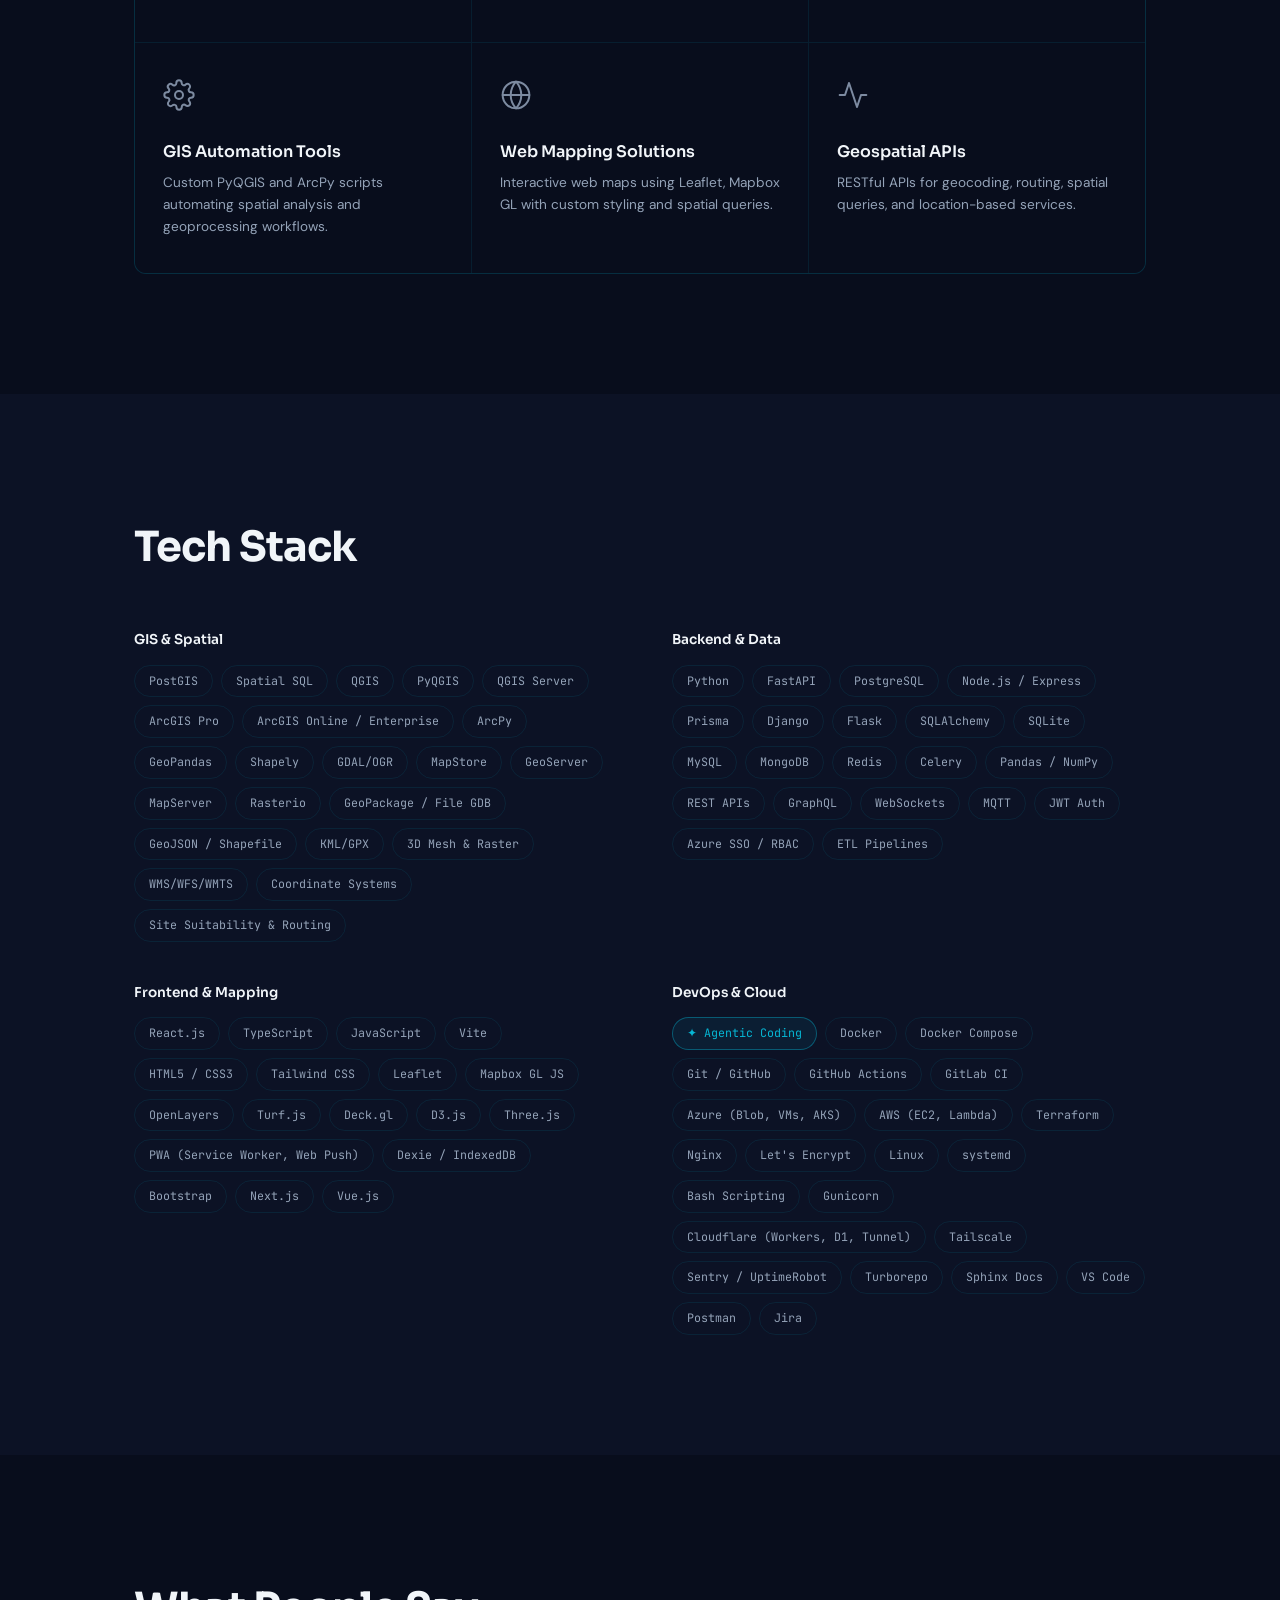
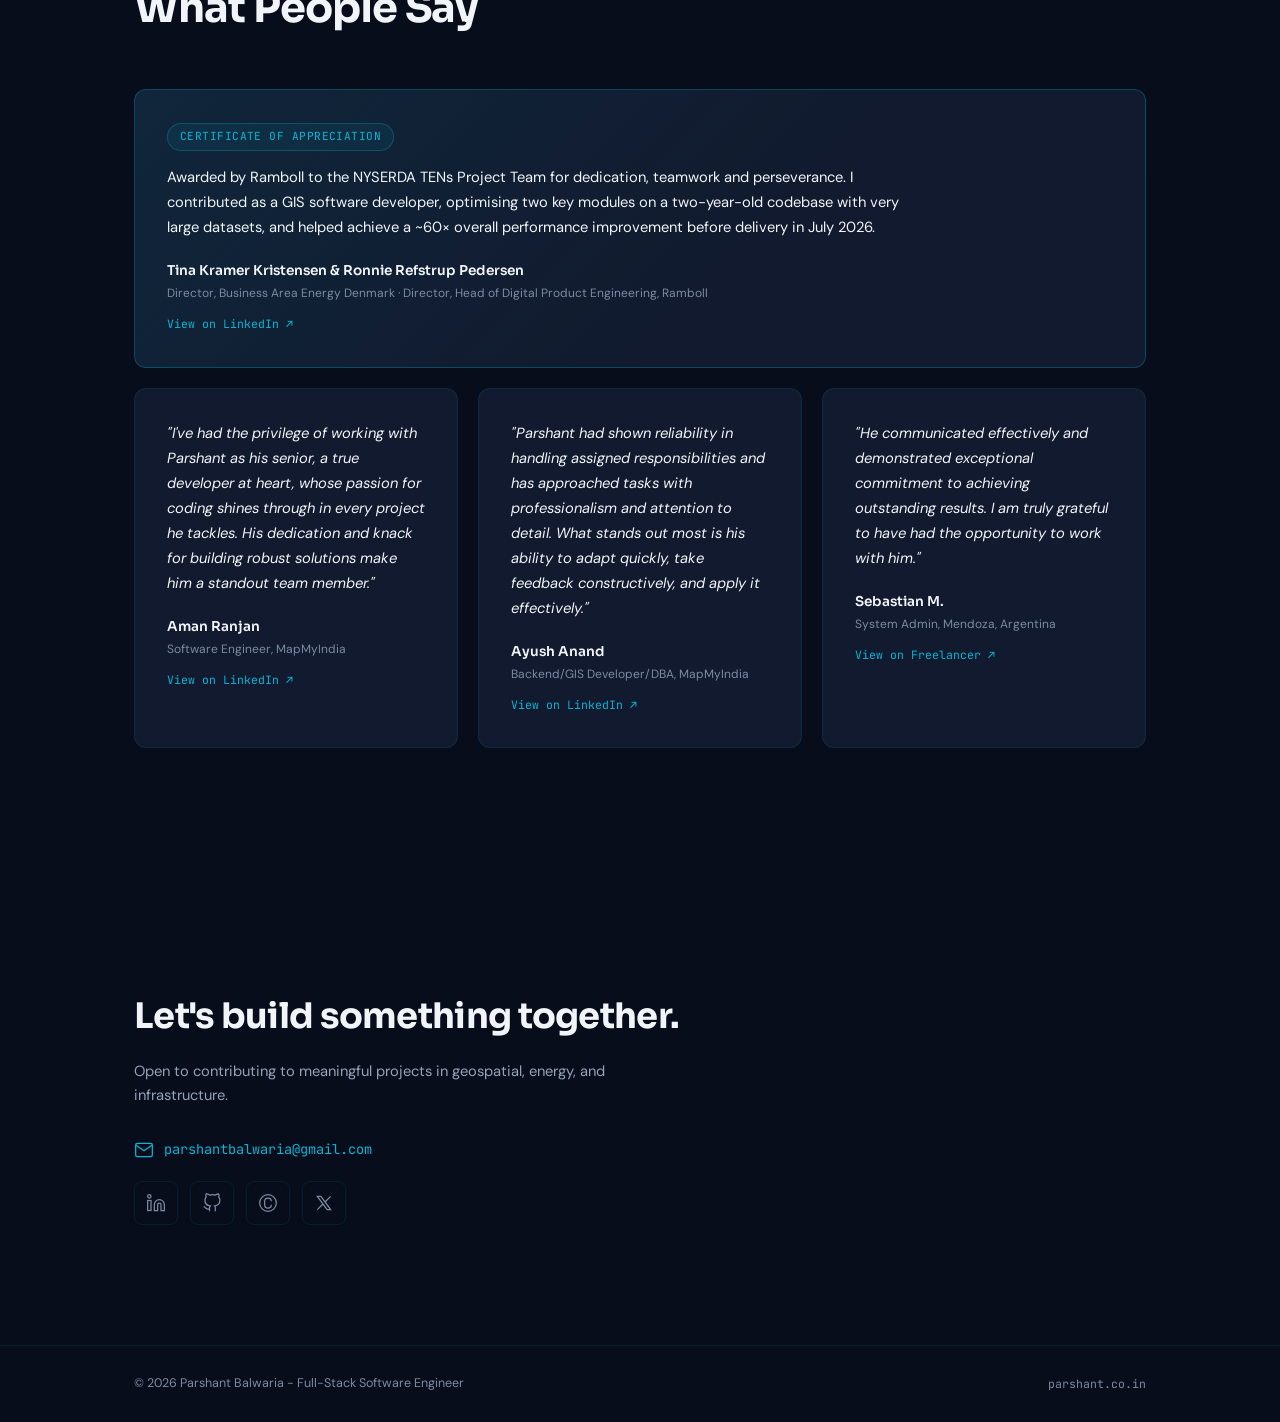
==== commit 8b9915b8: "Link Builder's Ledger on site; start resume projects on page 2 The Builder's Ledger card now links t" ====
--- a/index.html
+++ b/index.html
@@ -281,7 +281,8 @@
                         <h4 class="proj-name">Builder's Ledger - Upgrade Scheduler</h4>
                         <p class="proj-desc">Discrete scheduling simulation of three parallel queues (builders, laboratory, pet house) for a mobile strategy game. Upgrades are limited by daily income held back per resource and gated by prerequisites; nine sequencing strategies are compared, and the simulator reports which queue is the bottleneck. A data pipeline compiles an open dataset, handles two upstream data quirks, and packs 1,271 PNGs (~47&nbsp;MB) into a ~320&nbsp;KB WebP sprite pack inside a single self-contained page. An optional Node companion syncs live from the official API with the key kept server-side and auto-rotated for IP binding, and documents an investigation of all 32 API endpoints showing why building data can't be synced legitimately.</p>
                         <div class="proj-stack"><span>Node.js</span><span>Scheduling</span><span>Data Pipeline</span><span>WebP</span><span class="chip-ai">Agentic Coding</span></div>
-                        <span class="proj-note">Private repo - walkthrough on request</span>
+                        <a class="proj-link" href="https://buildersledger.online/" target="_blank" rel="noopener">buildersledger.online &#8599;</a>
+                        <span class="proj-note">Source is private - walkthrough on request</span>
                         <p class="proj-disclaimer">Fan project for Clash of Clans. This content is not affiliated with, endorsed, sponsored, or specifically approved by Supercell, and Supercell is not responsible for it. Supercell owns the game and its artwork. See <a href="https://supercell.com/en/fan-content-policy/" target="_blank" rel="noopener">Supercell's Fan Content Policy</a>.</p>
                     </article>
                     <article class="proj-card" data-reveal>
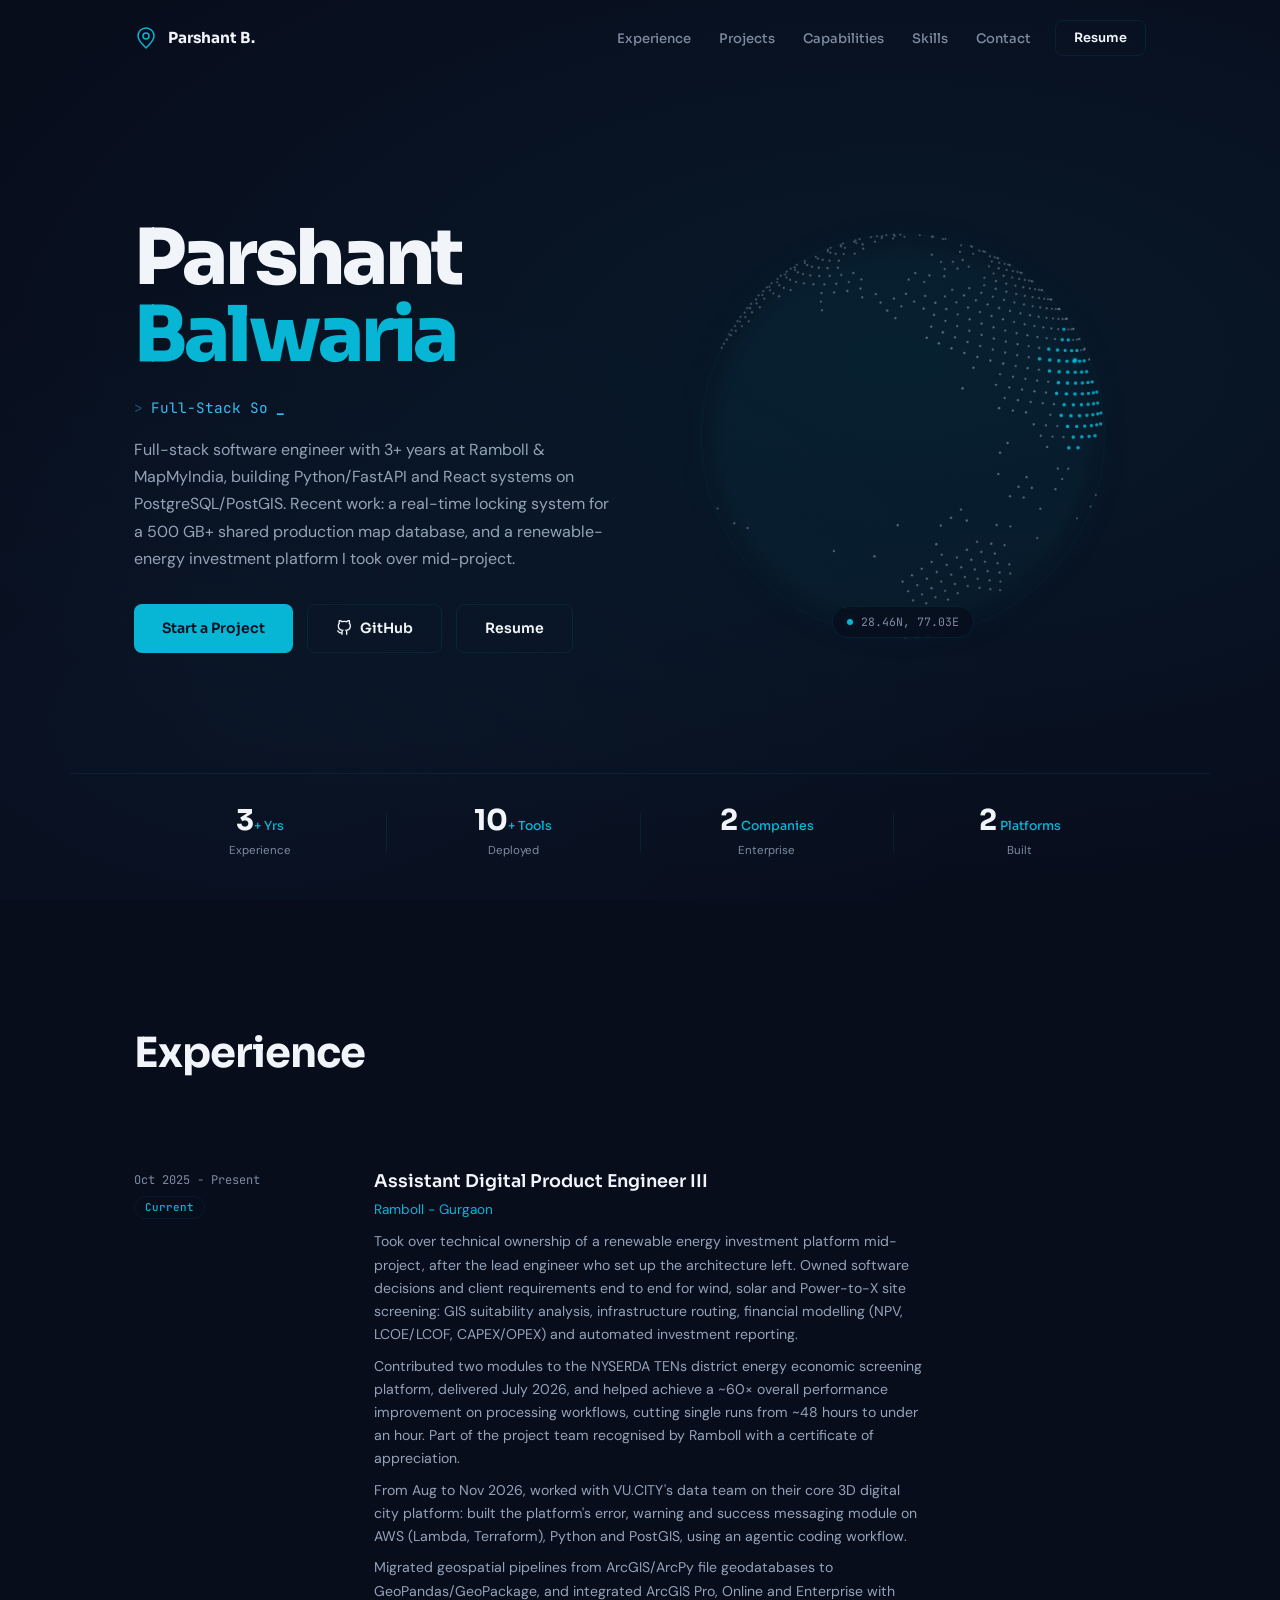
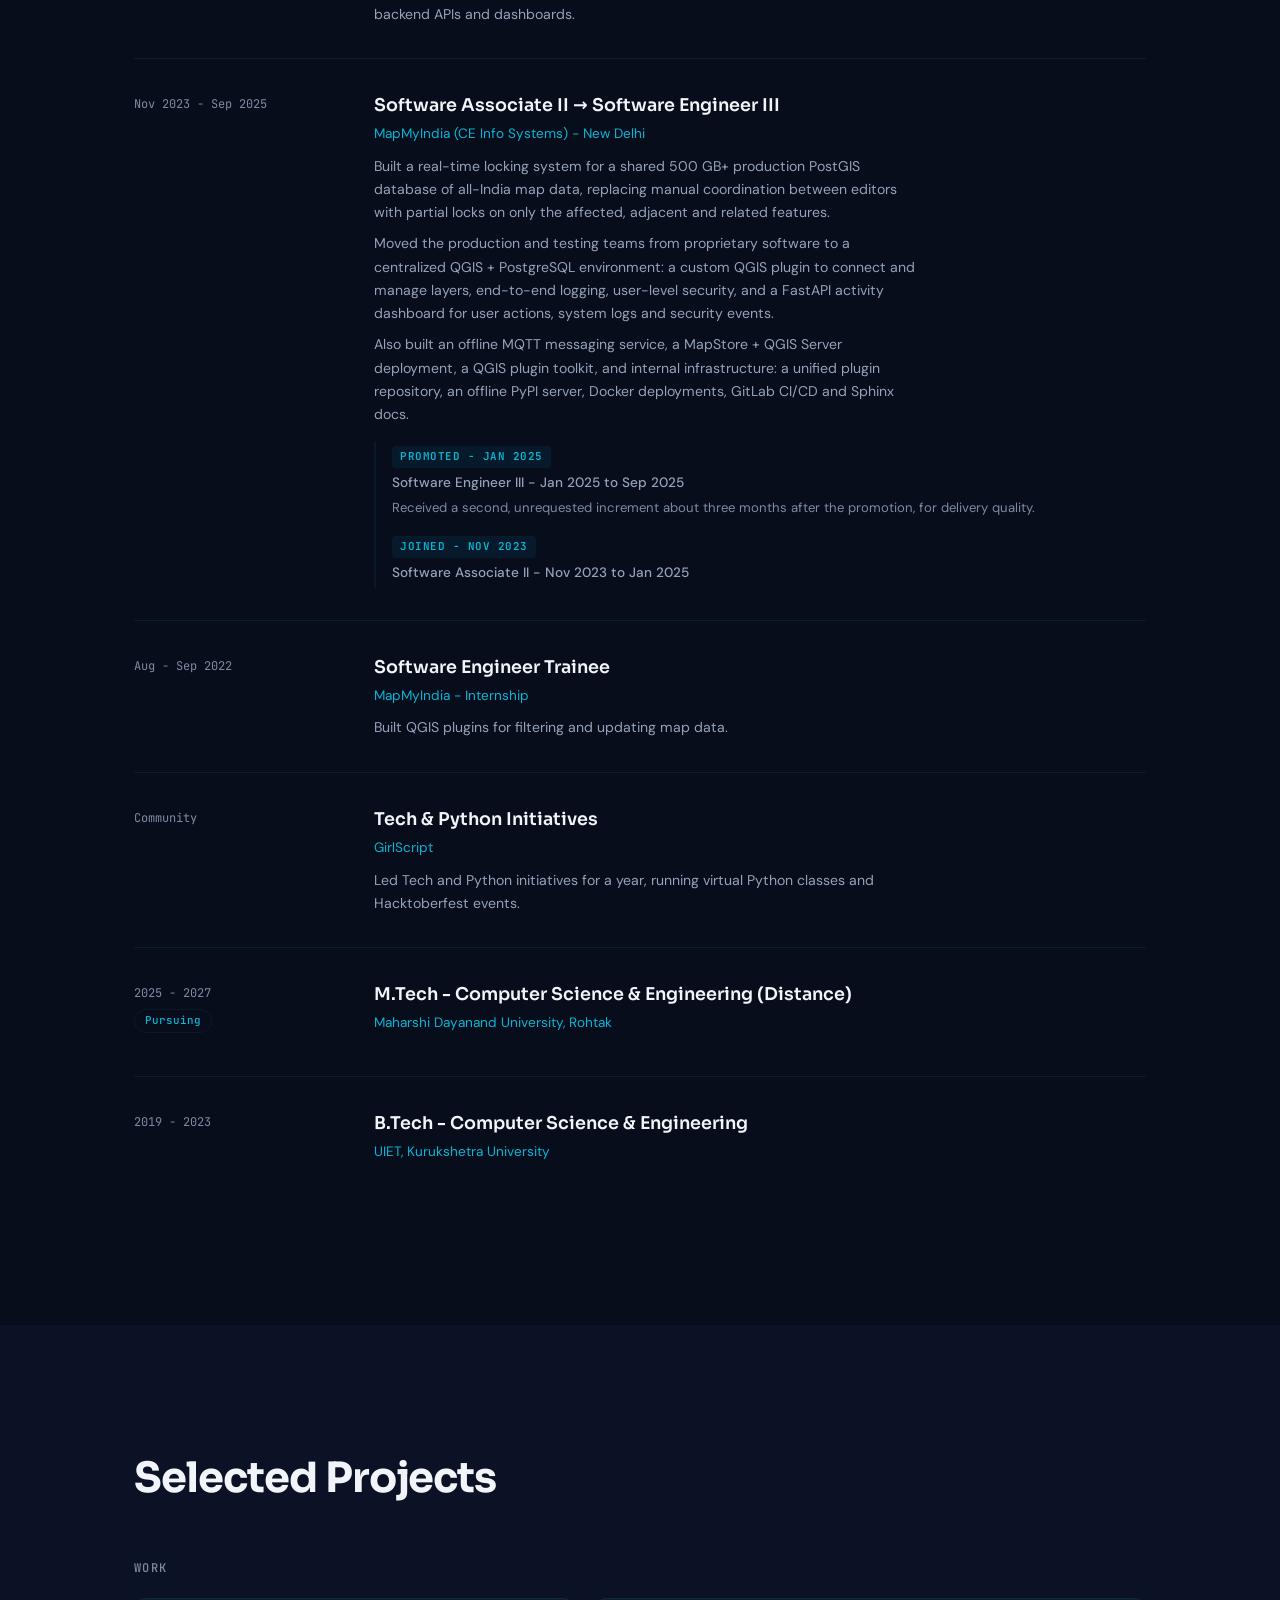
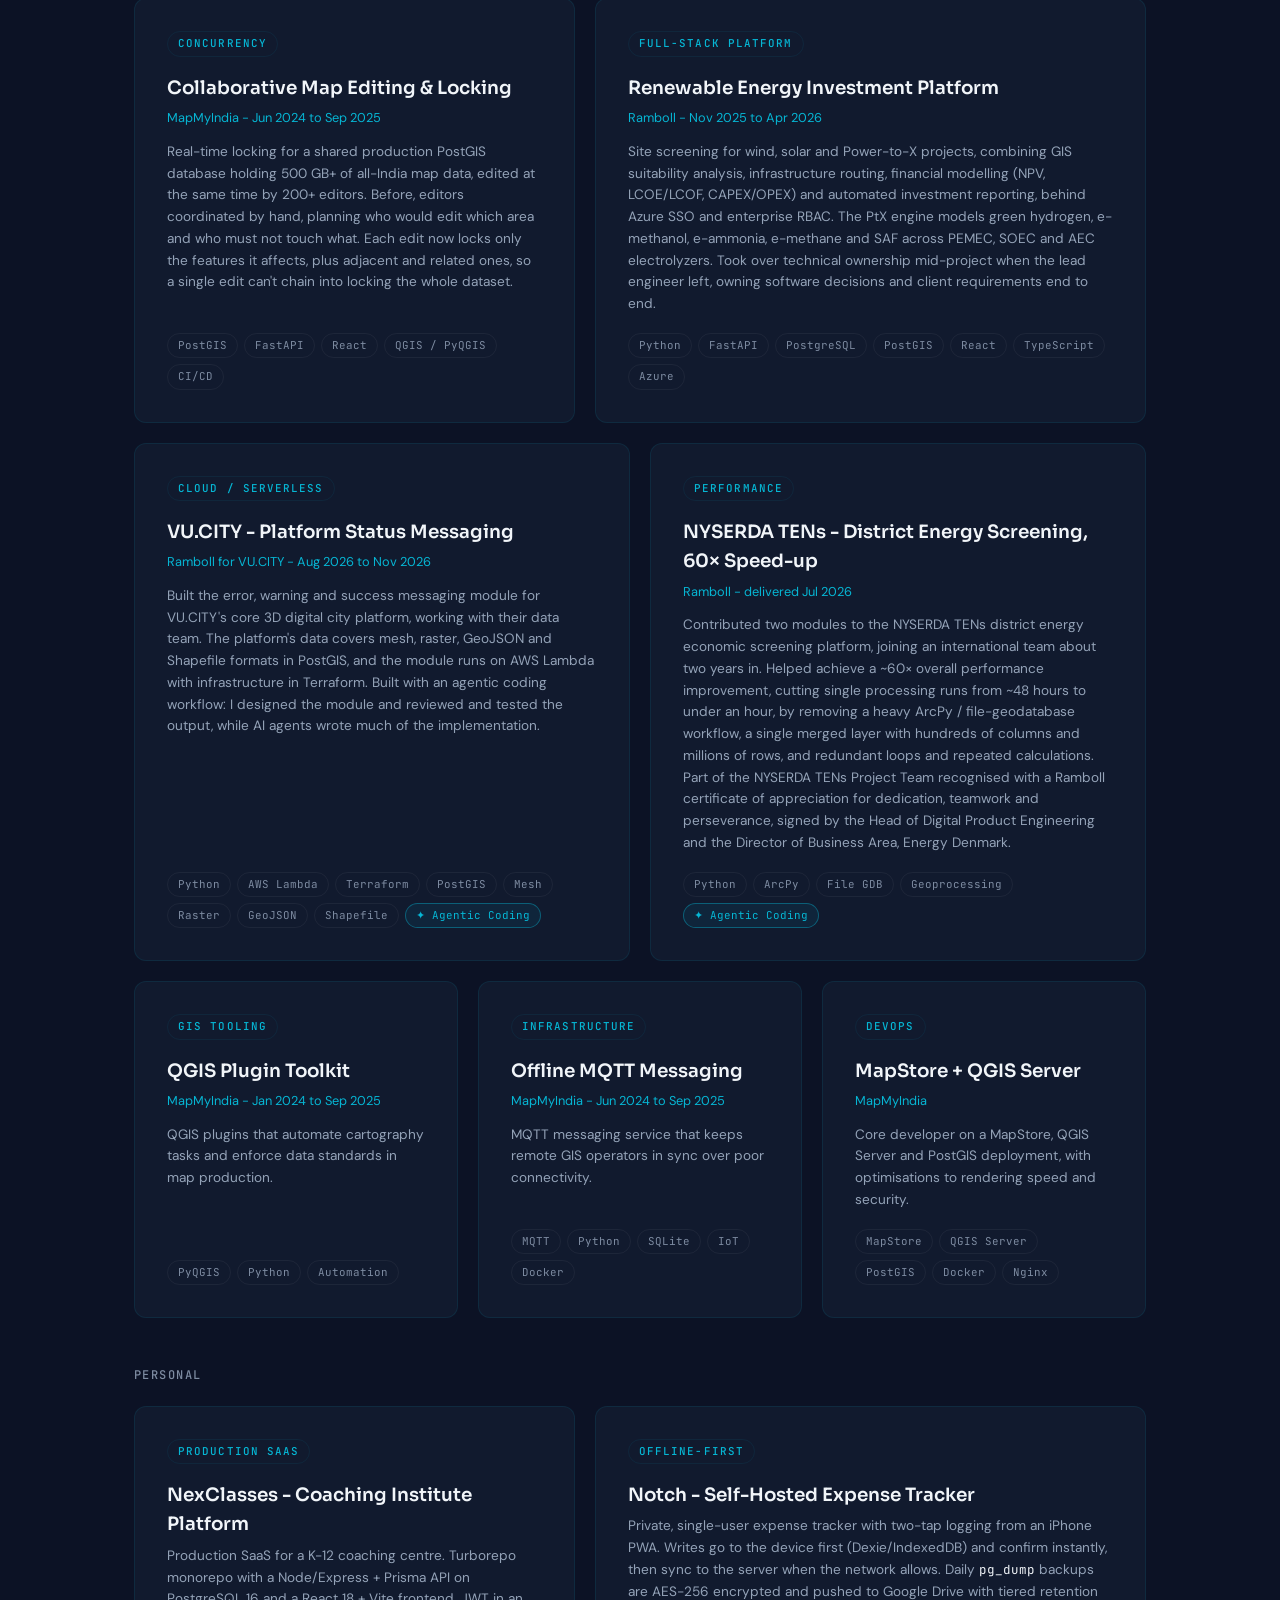
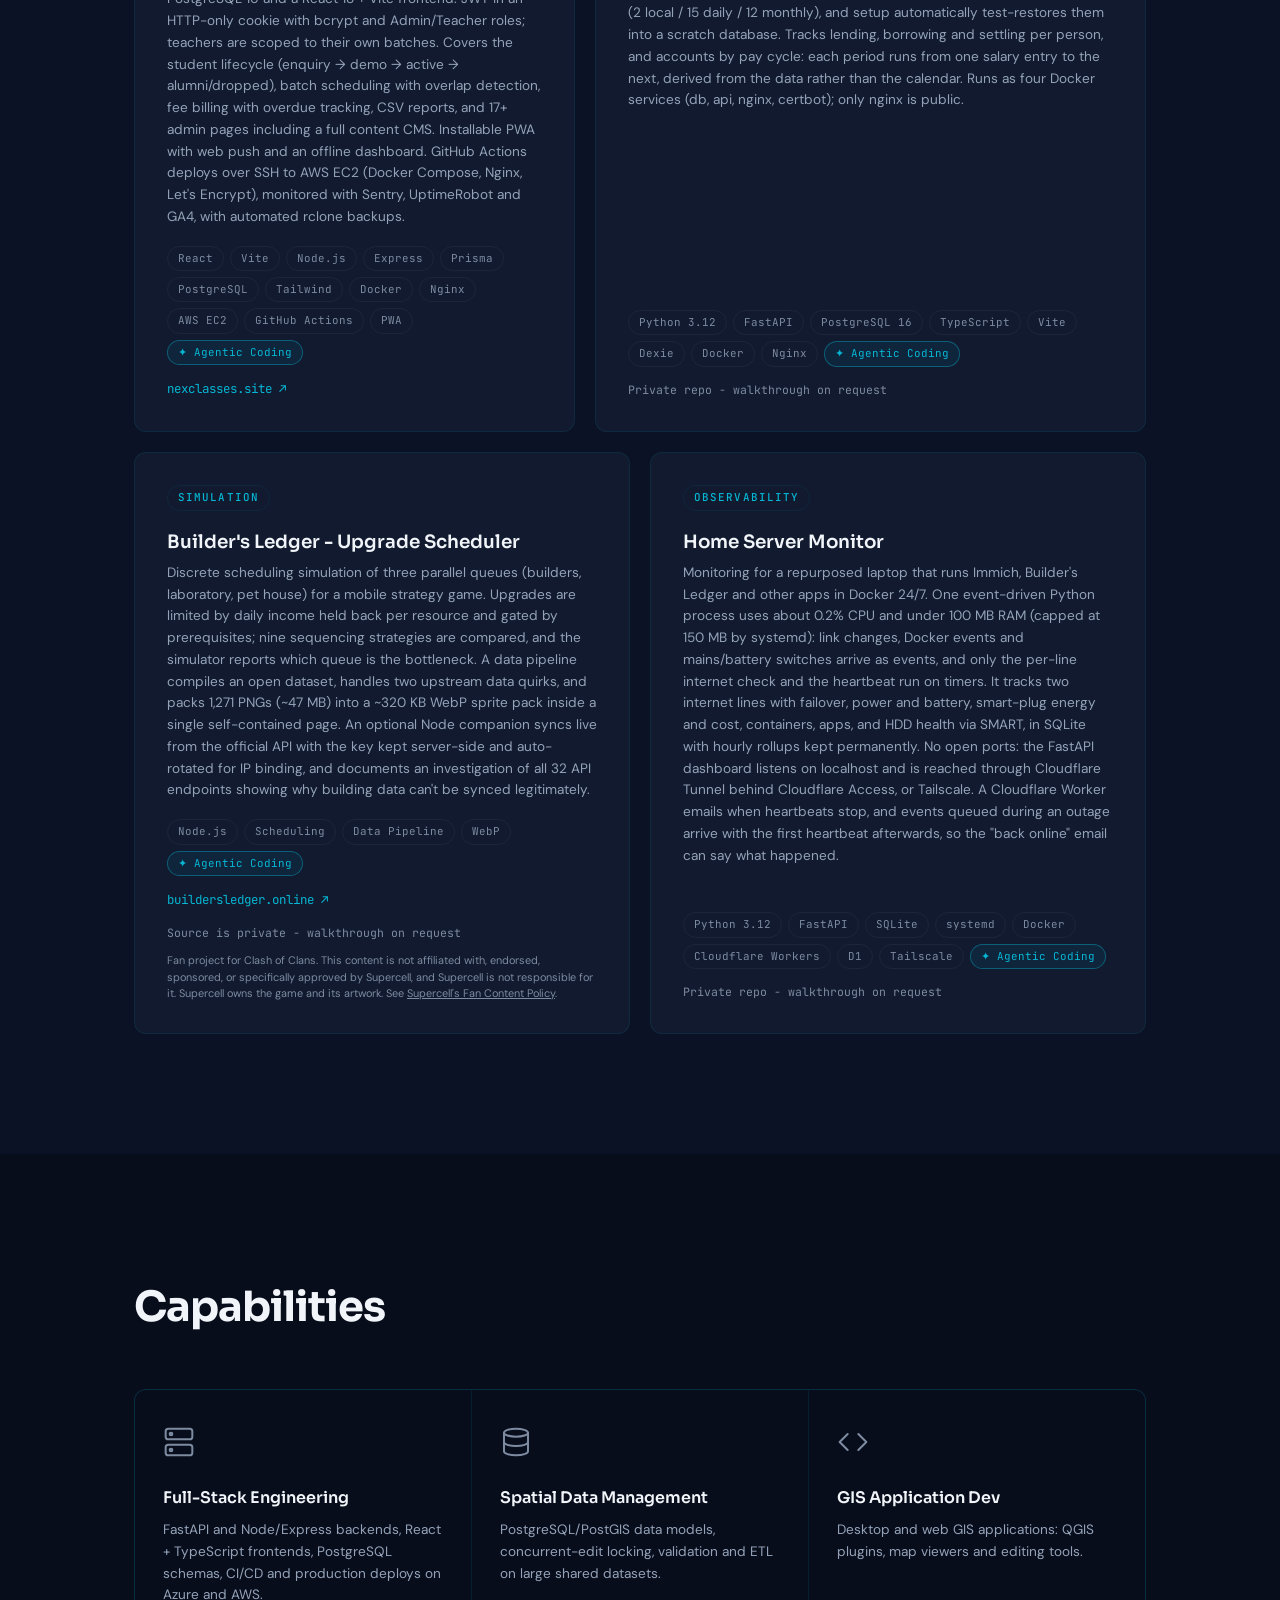
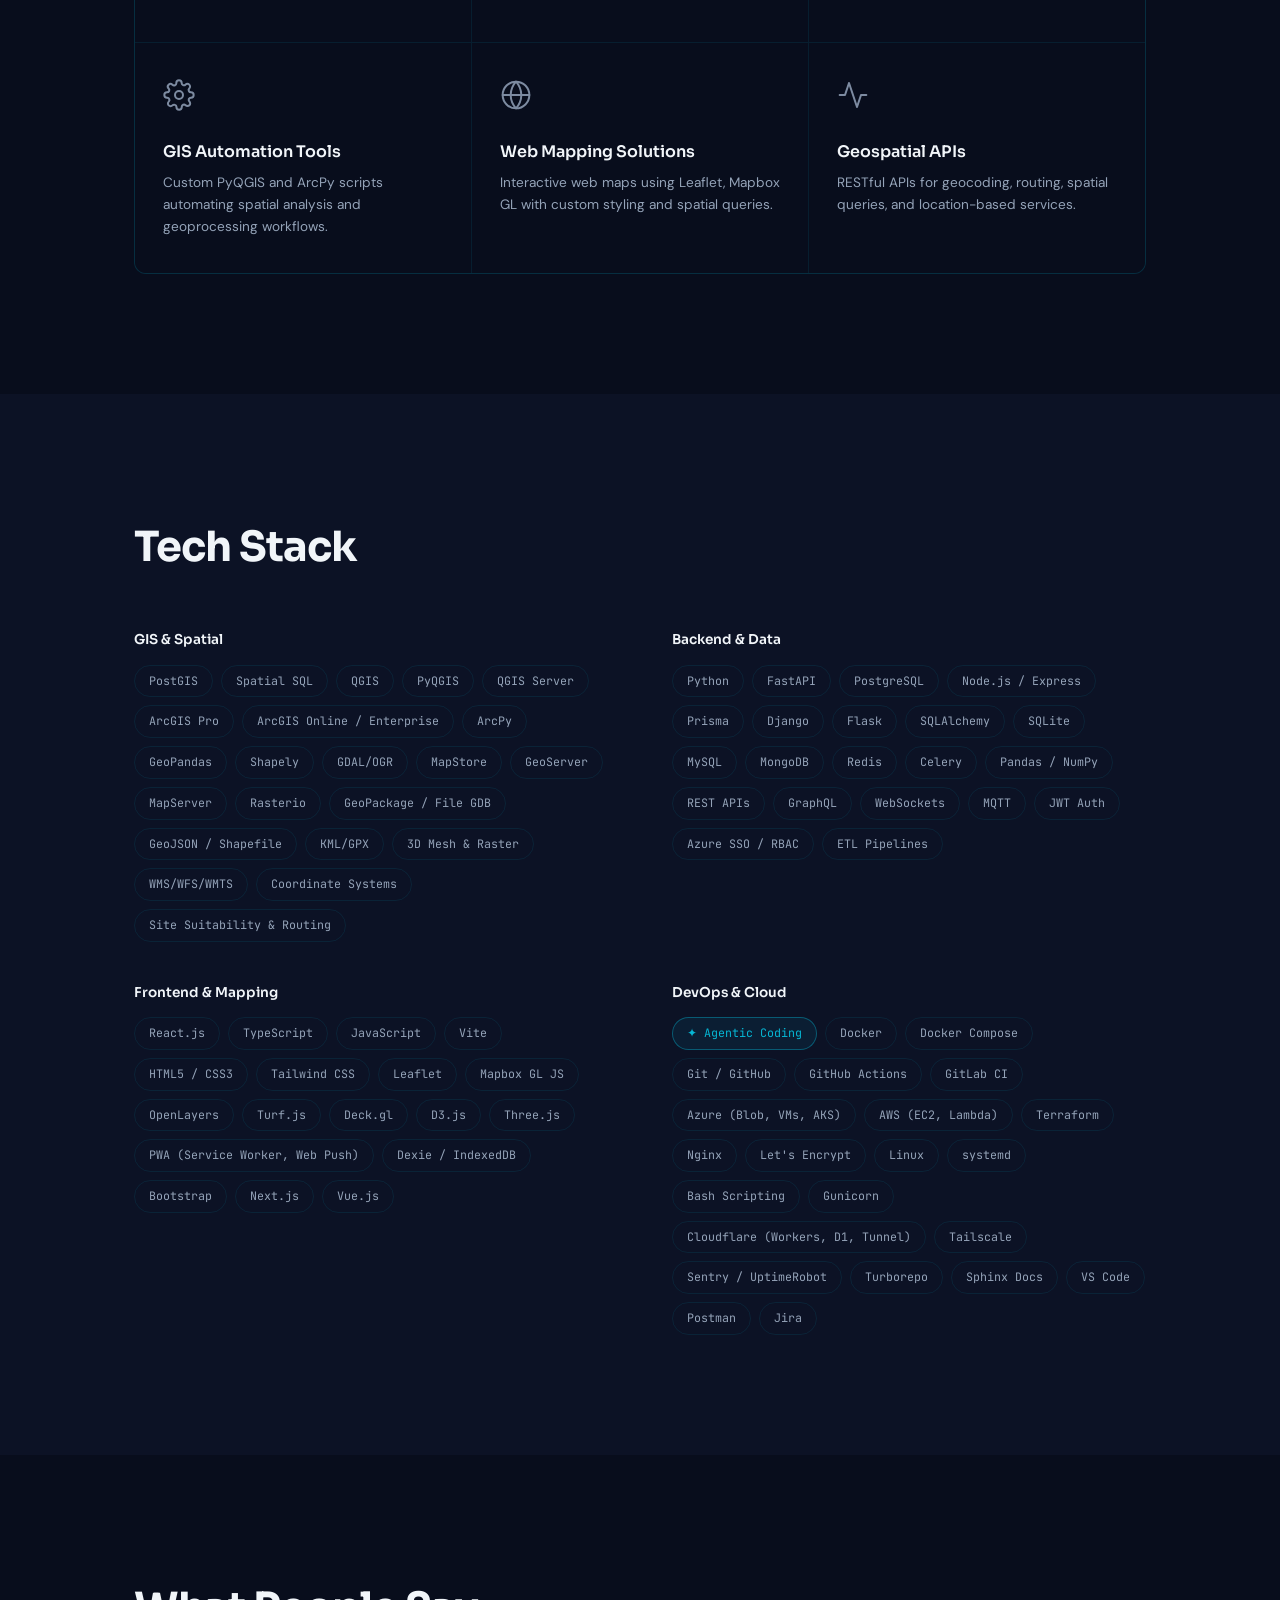
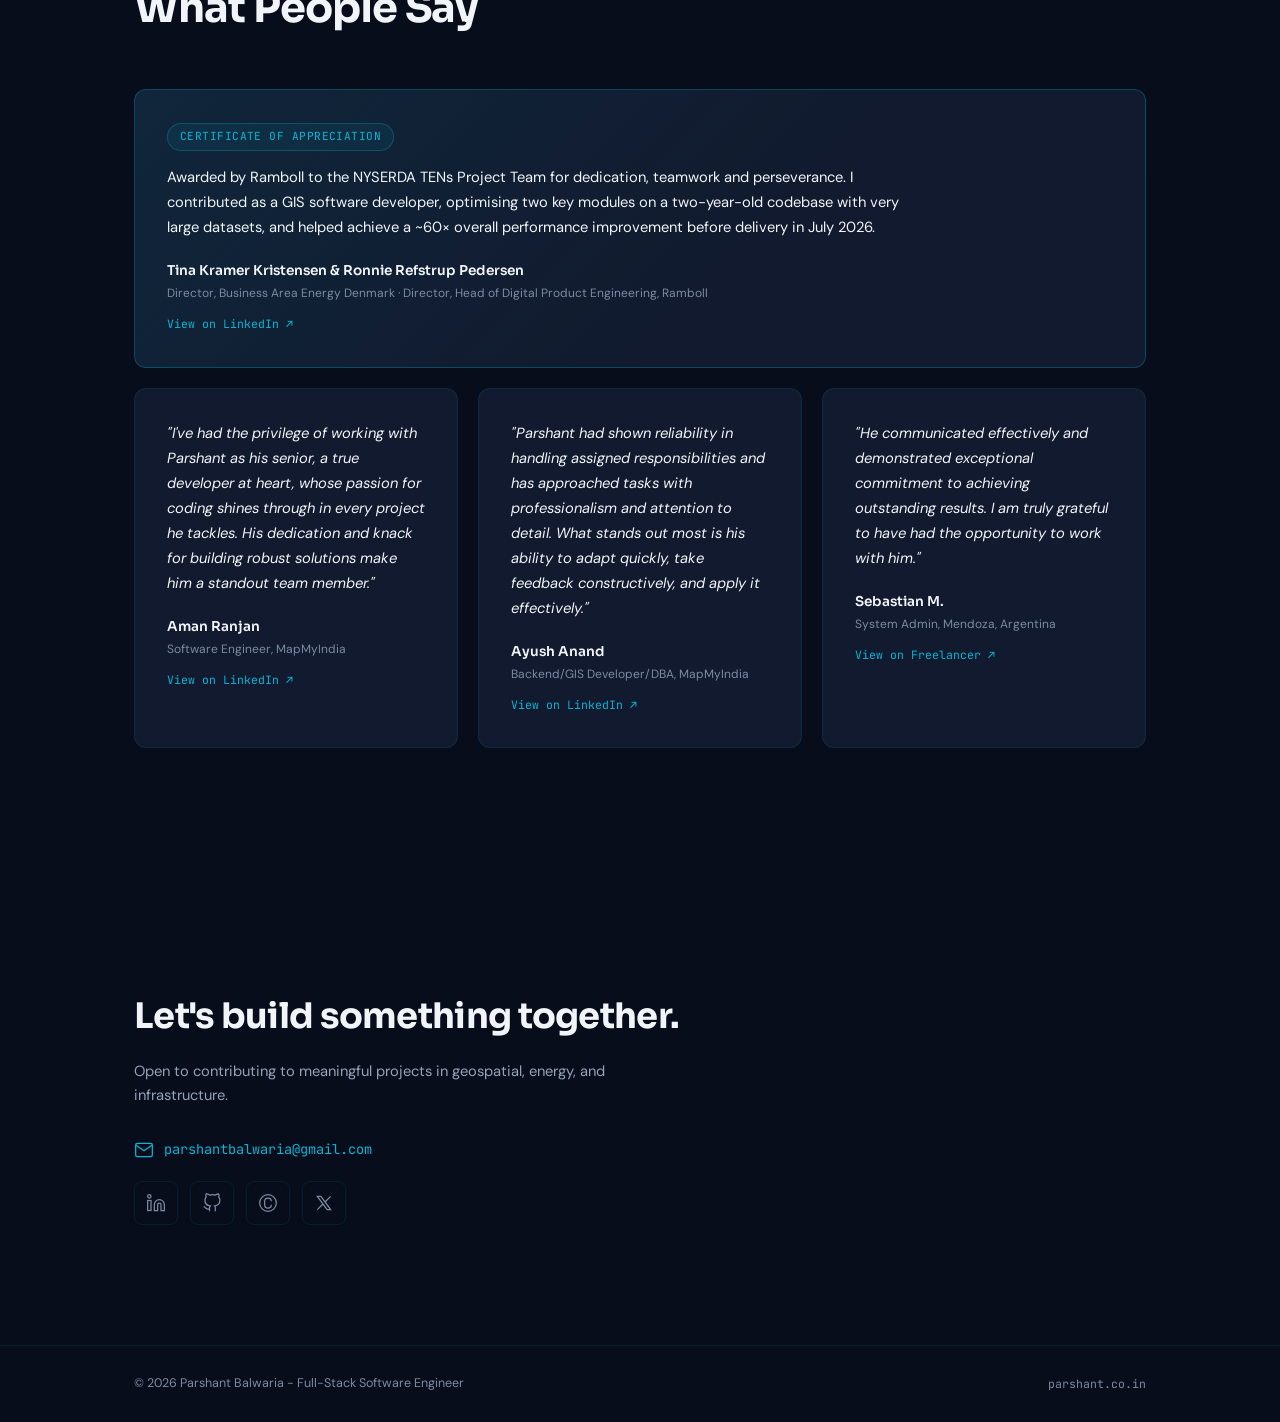
==== commit b82346af: "Set MapMyIndia internship end date to Sep 2022 Matches the LinkedIn profile. Updates the site's expe" ====
--- a/index.html
+++ b/index.html
@@ -155,7 +155,7 @@
                 </article>
                 <article class="exp-item" data-reveal>
                     <div class="exp-left">
-                        <span class="exp-date">Aug - Oct 2022</span>
+                        <span class="exp-date">Aug - Sep 2022</span>
                     </div>
                     <div class="exp-right">
                         <h3 class="exp-role">Software Engineer Trainee</h3>
